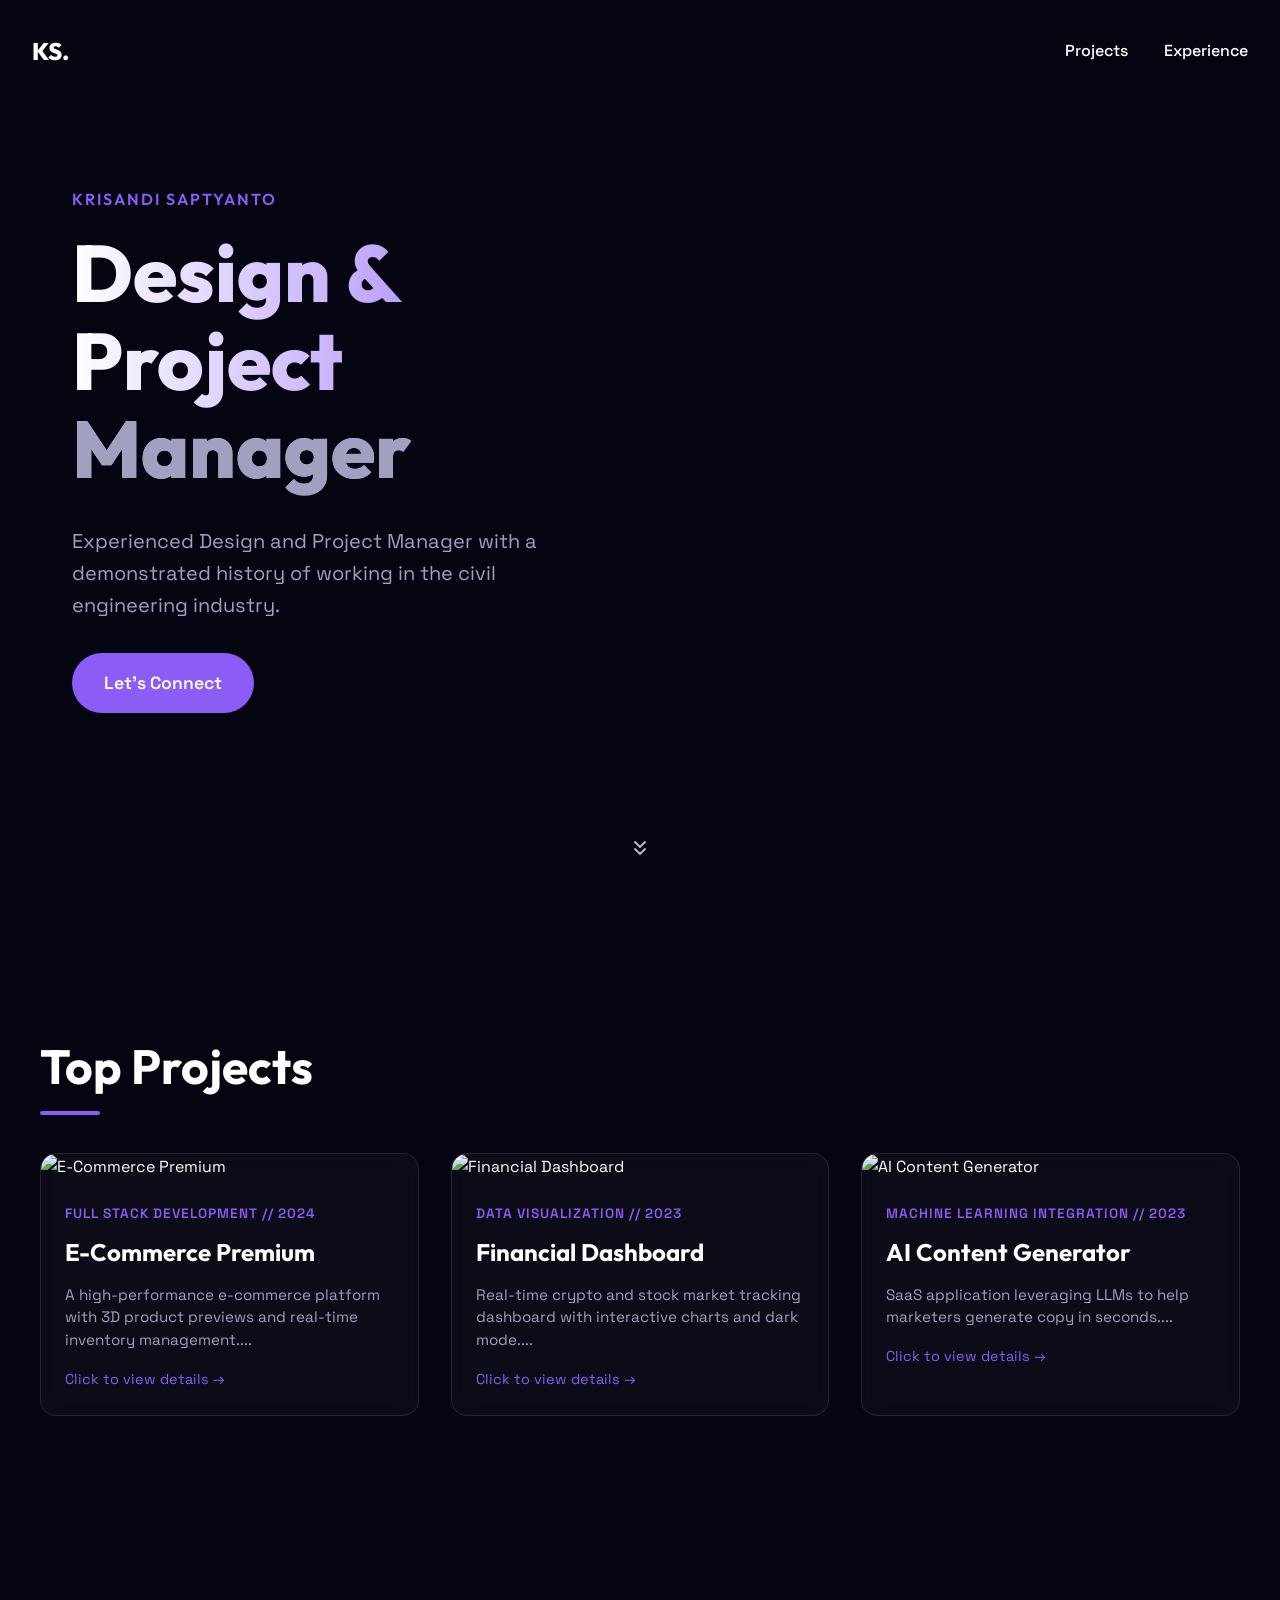
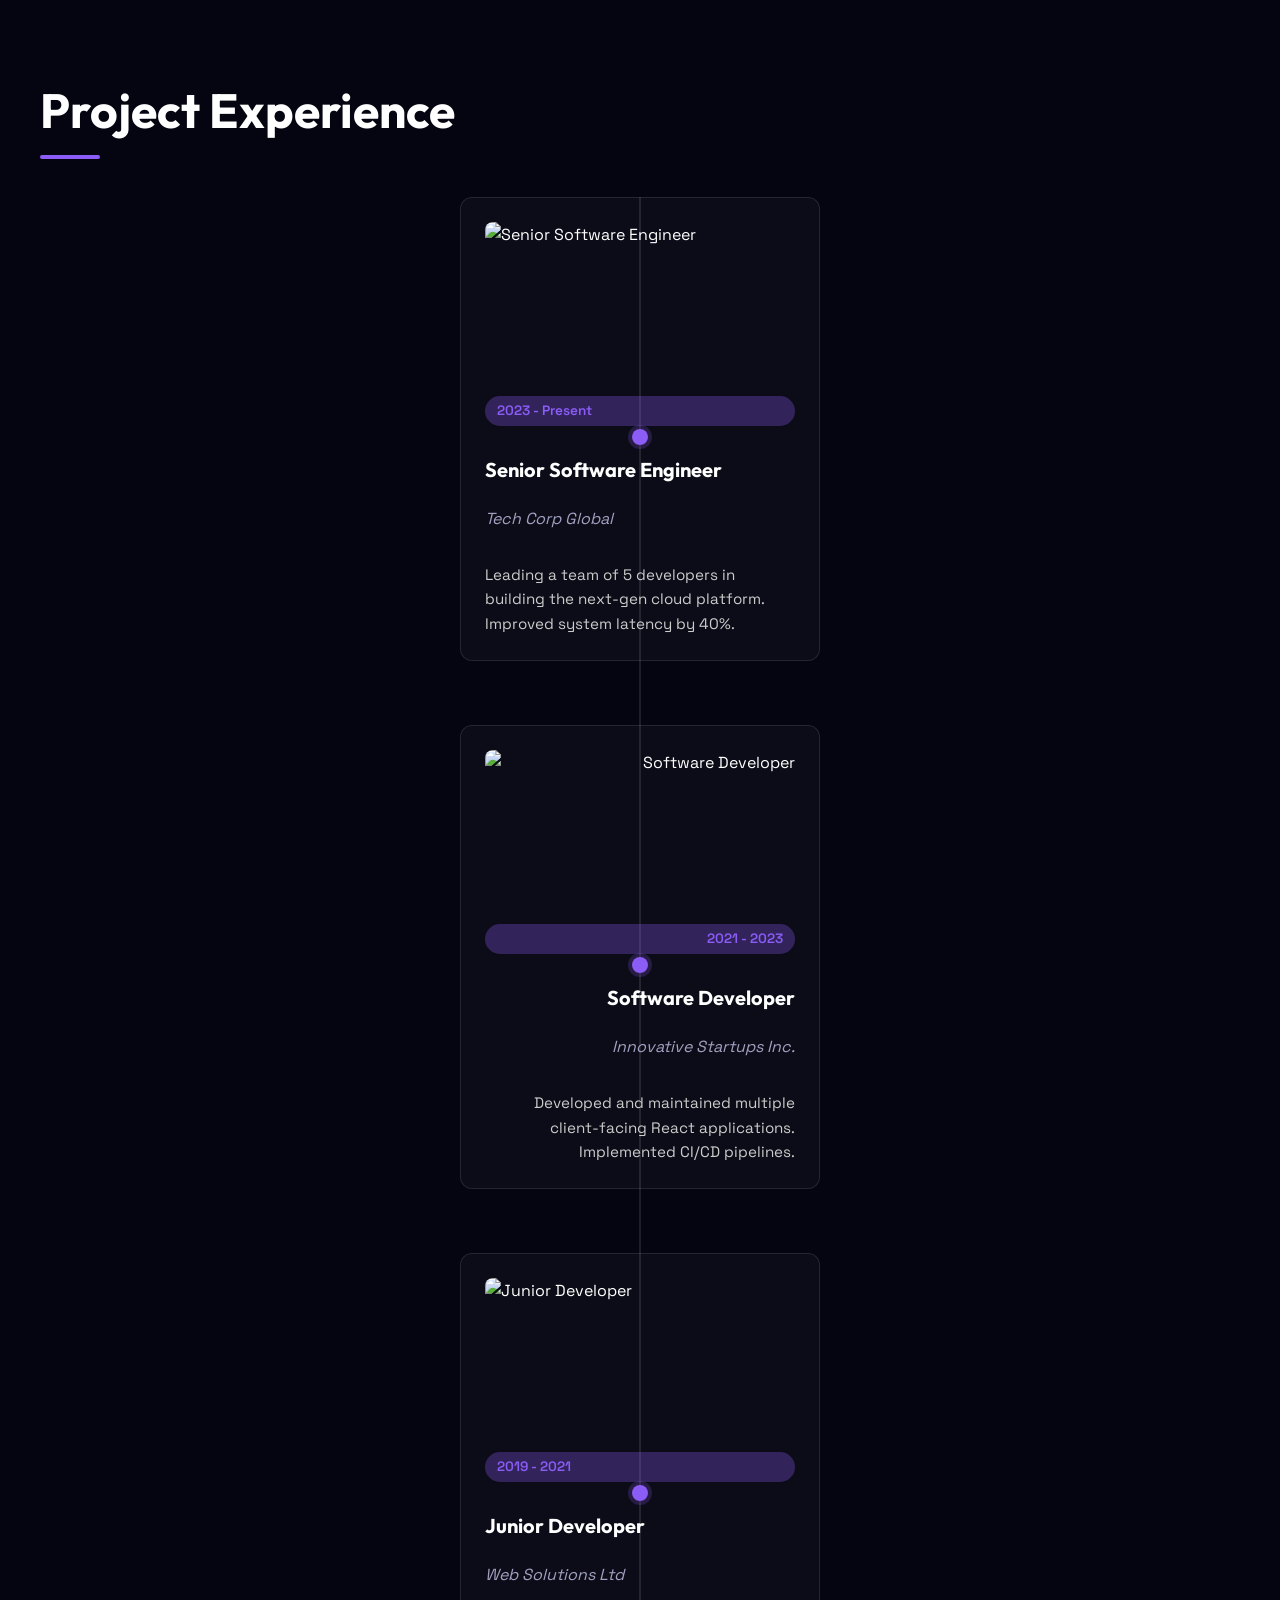
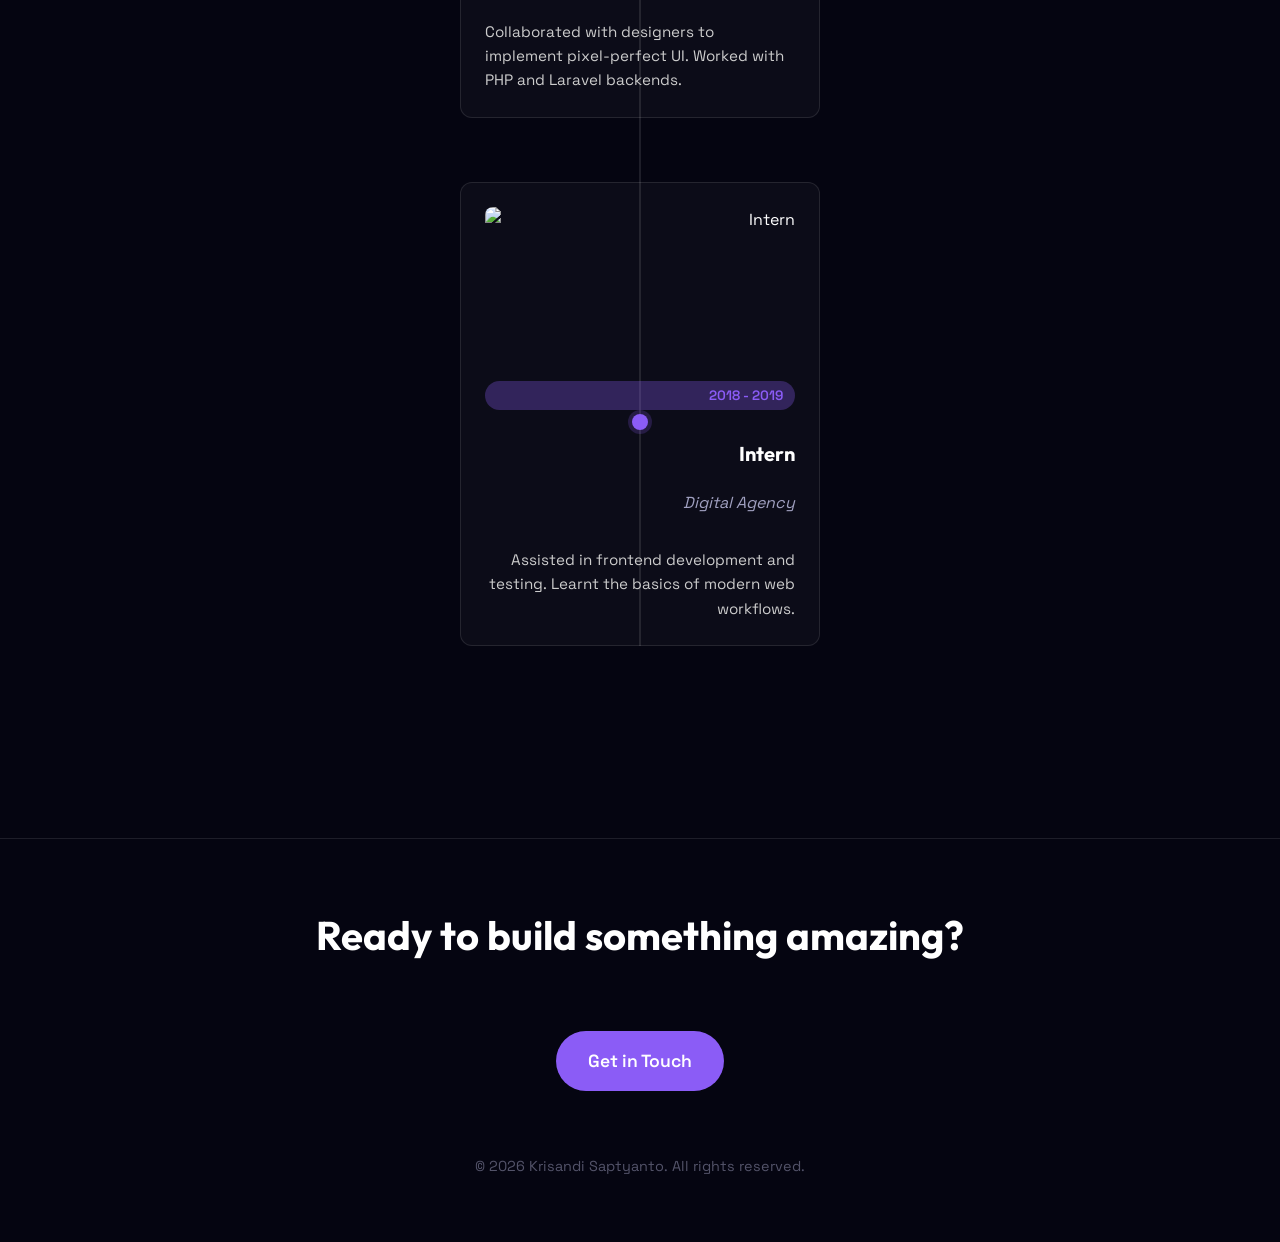
==== index.html @ 8c17f6d4 "🎨 Palette: Improve project modal accessibility and keyboard navigation - Make project cards keyboard" ====
<!DOCTYPE html>
<html lang="en">

<head>
    <meta charset="UTF-8">
    <meta name="viewport" content="width=device-width, initial-scale=1.0">
    <title>Krisandi Saptyanto | Portfolio</title>
    <link rel="stylesheet" href="styles.css">

    <!-- Three.js (UMD Version for simpler local usage) -->
    <script src="https://cdnjs.cloudflare.com/ajax/libs/three.js/r128/three.min.js"></script>
</head>

<body>

    <!-- NAVIGATION (Simple) -->
    <nav
        style="position: absolute; top: 0; left: 0; width: 100%; padding: 2rem; z-index: 100; display: flex; justify-content: space-between; align-items: center;">
        <div style="font-weight: 800; font-size: 1.5rem; font-family: var(--font-heading);">KS.</div>
        <div>
            <a href="#projects" style="margin-left: 2rem; font-weight: 500;">Projects</a>
            <a href="#experience" style="margin-left: 2rem; font-weight: 500;">Experience</a>
        </div>
    </nav>

    <!-- HERO SECTION -->
    <section id="hero" class="container">
        <div class="hero-content">
            <h2 style="color: var(--accent-primary); text-transform: uppercase; letter-spacing: 2px; font-size: 1rem; margin-bottom: 1rem; font-weight: 600;"
                id="hero-name"></h2>
            <h1 class="heading-xl">
                <span id="hero-title"></span><br>
                <span id="hero-subtitle"
                    style="color: var(--text-secondary); -webkit-text-fill-color: var(--text-secondary);"></span>
            </h1>
            <p id="hero-desc"
                style="font-size: 1.25rem; color: var(--text-secondary); max-width: 500px; margin-top: 1.5rem;"></p>
            <a href="#contact" class="contact-btn">Let's Connect</a>
        </div>
        <div class="hero-visual">
            <div id="canvas-container"></div>
        </div>

        <div class="scroll-indicator">
            <svg width="24" height="24" viewBox="0 0 24 24" fill="none" stroke="white" stroke-width="2"
                stroke-linecap="round" stroke-linejoin="round">
                <path d="M7 13l5 5 5-5M7 6l5 5 5-5" />
            </svg>
        </div>
    </section>

    <!-- TOP PROJECTS SECTION -->
    <section id="projects" class="section container">
        <h2 class="heading-lg">Top Projects</h2>
        <div class="projects-grid" id="projects-container">
            <!-- Projects injected by JS -->
        </div>
    </section>

    <!-- EXPERIENCE SECTION -->
    <section id="experience" class="section container">
        <h2 class="heading-lg">Project Experience</h2>
        <div class="timeline-container" id="timeline-container">
            <!-- Timeline injected by JS -->
        </div>
    </section>

    <!-- CONTACT / FOOTER -->
    <footer id="contact">
        <h2 style="font-size: 2.5rem; color: white; margin-bottom: 2rem;">Ready to build something amazing?</h2>
        <a href="mailto:email@example.com" class="contact-btn" id="contact-email">Get in Touch</a>
        <div style="margin-top: 4rem; opacity: 0.5; font-size: 0.9rem;">
            &copy; <span id="year"></span> Krisandi Saptyanto. All rights reserved.
        </div>
    </footer>

    <!-- MAIN SCRIPTS -->
    <!-- Loaded sequentially -->
    <script src="./src/content.js"></script>
    <script src="./src/three-scene.js"></script>
    <script src="./src/main.js"></script>

    <!-- MODAL DOM -->
    <div id="project-modal" class="modal-overlay">
        <div class="modal-content">
            <button class="close-modal" id="close-modal" aria-label="Close modal">&times;</button>
            <img src="" alt="" id="modal-image" class="modal-img">
            <div class="project-category" id="modal-category"></div>
            <h2 class="heading-lg" id="modal-title" style="font-size: 2.5rem; margin-bottom: 1rem;"></h2>
            <p id="modal-desc" style="color: #ccc; line-height: 1.8; font-size: 1.1rem;"></p>
            <a href="#" id="modal-link" class="contact-btn" target="_blank" style="margin-top: 2rem;">View Project</a>
        </div>
    </div>
</body>

</html>
---- styles.css ----
/* 
  PREMIUM DARK THEME - CORE STYLES 
  Inspired by diogotc.com
*/

@import url('https://fonts.googleapis.com/css2?family=Outfit:wght@300;400;600;800&family=Space+Grotesk:wght@300;400;500;700&display=swap');

:root {
    --bg-color: #050511;
    --bg-secondary: #0a0a1f;
    --text-primary: #ffffff;
    --text-secondary: #a0a0c0;
    --accent-primary: #8b5cf6;
    /* Modern Purple */
    --accent-secondary: #6d28d9;
    --accent-glow: rgba(139, 92, 246, 0.3);
    --border-color: rgba(255, 255, 255, 0.1);
    --card-bg: rgba(255, 255, 255, 0.03);
    --font-heading: 'Outfit', sans-serif;
    --font-body: 'Space Grotesk', sans-serif;
}

* {
    margin: 0;
    padding: 0;
    box-sizing: border-box;
}

body {
    background-color: var(--bg-color);
    color: var(--text-primary);
    font-family: var(--font-body);
    overflow-x: hidden;
    line-height: 1.6;
}

a {
    text-decoration: none;
    color: inherit;
    transition: color 0.3s ease;
}

a:hover {
    color: var(--accent-primary);
}

/* LAYOUT UTILITIES */
.container {
    max-width: 1200px;
    margin: 0 auto;
    padding: 0 2rem;
}

.section {
    padding: 8rem 0;
    position: relative;
}

/* TYPOGRAPHY */
h1,
h2,
h3,
h4 {
    font-family: var(--font-heading);
}

.heading-xl {
    font-size: 5rem;
    font-weight: 800;
    line-height: 1.1;
    background: linear-gradient(to right, #fff, var(--accent-primary));
    -webkit-background-clip: text;
    -webkit-text-fill-color: transparent;
    margin-bottom: 2rem;
}

.heading-lg {
    font-size: 3rem;
    font-weight: 700;
    margin-bottom: 3rem;
    position: relative;
    display: inline-block;
}

.heading-lg::after {
    content: '';
    position: absolute;
    bottom: -10px;
    left: 0;
    width: 60px;
    height: 4px;
    background: var(--accent-primary);
    border-radius: 2px;
}

/* HERO SECTION */
#hero {
    height: 100vh;
    display: flex;
    align-items: center;
    justify-content: space-between;
    position: relative;
    overflow: hidden;
}

.hero-content {
    flex: 1;
    z-index: 10;
}

.hero-visual {
    flex: 1;
    height: 100%;
    position: relative;
    display: flex;
    align-items: center;
    justify-content: center;
}

#canvas-container {
    width: 100%;
    height: 100%;
    position: absolute;
    top: 0;
    right: 0;
}

.scroll-indicator {
    position: absolute;
    bottom: 2rem;
    left: 50%;
    transform: translateX(-50%);
    animation: bounce 2s infinite;
    opacity: 0.7;
}

@keyframes bounce {

    0%,
    20%,
    50%,
    80%,
    100% {
        transform: translateY(0) translateX(-50%);
    }

    40% {
        transform: translateY(-10px) translateX(-50%);
    }

    60% {
        transform: translateY(-5px) translateX(-50%);
    }
}

/* TOP PROJECTS (CARDS) */
.projects-grid {
    display: grid;
    grid-template-columns: repeat(auto-fit, minmax(300px, 1fr));
    gap: 2rem;
}

.project-card {
    background: var(--card-bg);
    border: 1px solid var(--border-color);
    border-radius: 16px;
    overflow: hidden;
    backdrop-filter: blur(10px);
    transition: transform 0.4s ease, box-shadow 0.4s ease;
    cursor: pointer;
    position: relative;
    group: hover;
}

.project-card:hover,
.project-card:focus-visible {
    transform: translateY(-10px);
    box-shadow: 0 20px 40px -10px var(--accent-glow);
    border-color: var(--accent-primary);
    outline: none;
}

.project-image {
    width: 100%;
    height: 200px;
    object-fit: cover;
    transition: transform 0.6s ease;
}

.project-card:hover .project-image {
    transform: scale(1.05);
}

.project-info {
    padding: 1.5rem;
}

.project-category {
    font-size: 0.85rem;
    color: var(--accent-primary);
    text-transform: uppercase;
    letter-spacing: 1px;
    font-weight: 600;
    margin-bottom: 0.5rem;
}

.project-title {
    font-size: 1.5rem;
    color: #fff;
    margin-bottom: 0.75rem;
}

.project-desc {
    color: var(--text-secondary);
    font-size: 0.95rem;
    line-height: 1.5;
}

/* EXPERIENCE TIMELINE */
.timeline-container {
    position: relative;
    max-width: 800px;
    margin: 0 auto;
}

/* The vertical line */
.timeline-container::before {
    content: '';
    position: absolute;
    top: 0;
    bottom: 0;
    left: 20px;
    /* Adjust for mobile */
    width: 2px;
    background: var(--border-color);
}

@media (min-width: 768px) {
    .timeline-container::before {
        left: 50%;
        transform: translateX(-50%);
    }
}

.timeline-item {
    position: relative;
    margin-bottom: 4rem;
    width: 100%;
}

.timeline-content {
    position: relative;
    width: 100%;
    padding-left: 50px;
    /* On mobile, standard list style */
}

@media (min-width: 768px) {
    .timeline-item {
        display: flex;
        justify-content: center;
        align-items: flex-start;
    }

    .timeline-content {
        width: 45%;
        padding: 0;
    }

    /* Alternating sides */
    .timeline-item:nth-child(odd) {
        flex-direction: row-reverse;
    }

    .timeline-item:nth-child(odd) .timeline-content {
        text-align: left;
    }

    .timeline-item:nth-child(even) .timeline-content {
        text-align: right;
    }
}

/* Timeline Dot */
.timeline-dot {
    position: absolute;
    left: 20px;
    top: 50%;
    /* Center relative to the image/content if needed, or keep top */
    width: 16px;
    height: 16px;
    background: var(--accent-primary);
    border-radius: 50%;
    transform: translateX(-50%);
    box-shadow: 0 0 0 4px rgba(139, 92, 246, 0.2);
    z-index: 5;
}

@media (min-width: 768px) {
    .timeline-dot {
        left: 50%;
    }
}

.experience-card {
    background: var(--card-bg);
    border: 1px solid var(--border-color);
    padding: 1.5rem;
    border-radius: 12px;
    transition: all 0.3s ease;
    display: flex;
    flex-direction: column;
    gap: 1rem;
}

.experience-image {
    width: 100%;
    height: 150px;
    object-fit: cover;
    border-radius: 8px;
    margin-bottom: 0.5rem;
}

.experience-card:hover {
    border-color: var(--accent-primary);
    background: rgba(255, 255, 255, 0.05);
}

.experience-year {
    display: inline-block;
    background: var(--accent-glow);
    color: var(--accent-primary);
    padding: 0.25rem 0.75rem;
    border-radius: 20px;
    font-size: 0.85rem;
    font-weight: 600;
    margin-bottom: 0.75rem;
}

.experience-role {
    font-size: 1.25rem;
    color: #fff;
    margin-bottom: 0.25rem;
}

.experience-company {
    color: var(--text-secondary);
    font-style: italic;
    margin-bottom: 1rem;
}

/* CONTACT */
.contact-btn {
    display: inline-block;
    background: var(--accent-primary);
    color: #fff;
    padding: 1rem 2rem;
    border-radius: 50px;
    font-weight: 600;
    font-size: 1.1rem;
    margin-top: 2rem;
    transition: transform 0.2s, box-shadow 0.2s;
}

.contact-btn:hover {
    transform: translateY(-2px);
    box-shadow: 0 10px 20px -5px var(--accent-glow);
}

/* PROJECT MODAL */
.modal-overlay {
    position: fixed;
    top: 0;
    left: 0;
    width: 100%;
    height: 100%;
    background: rgba(0, 0, 0, 0.85);
    backdrop-filter: blur(5px);
    z-index: 1000;
    display: flex;
    justify-content: center;
    align-items: center;
    opacity: 0;
    pointer-events: none;
    transition: opacity 0.3s ease;
}

.modal-overlay.active {
    opacity: 1;
    pointer-events: auto;
}

.modal-content {
    background: #0a0a1f;
    border: 1px solid var(--accent-primary);
    width: 90%;
    max-width: 800px;
    max-height: 90vh;
    overflow-y: auto;
    border-radius: 20px;
    padding: 2rem;
    position: relative;
    transform: translateY(20px);
    transition: transform 0.3s ease;
    box-shadow: 0 0 50px rgba(139, 92, 246, 0.3);
}

.modal-overlay.active .modal-content {
    transform: translateY(0);
}

.close-modal {
    position: absolute;
    top: 1.5rem;
    right: 1.5rem;
    background: transparent;
    border: none;
    color: #fff;
    font-size: 2rem;
    cursor: pointer;
    line-height: 1;
}

.modal-img {
    width: 100%;
    height: 300px;
    object-fit: cover;
    border-radius: 12px;
    margin-bottom: 2rem;
}

/* FOOTER */
footer {
    padding: 4rem 0;
    text-align: center;
    border-top: 1px solid var(--border-color);
    color: var(--text-secondary);
}
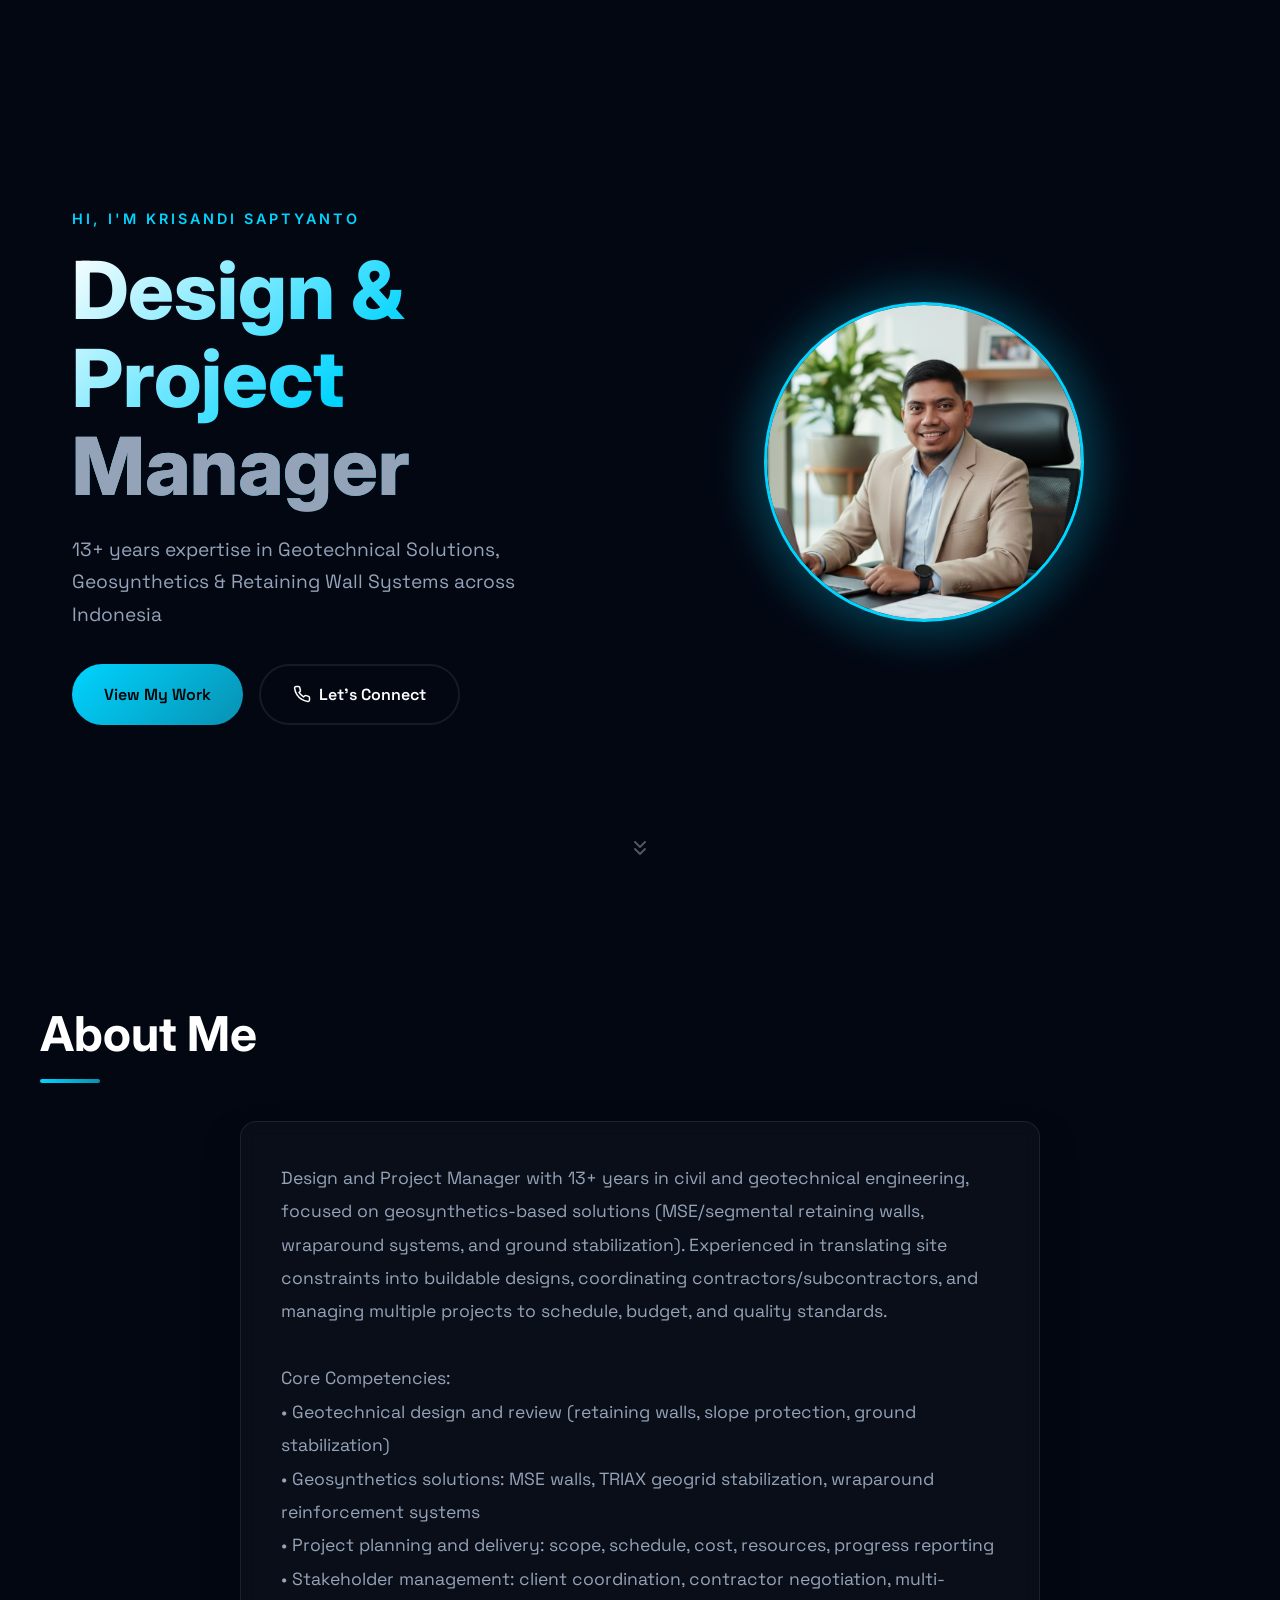
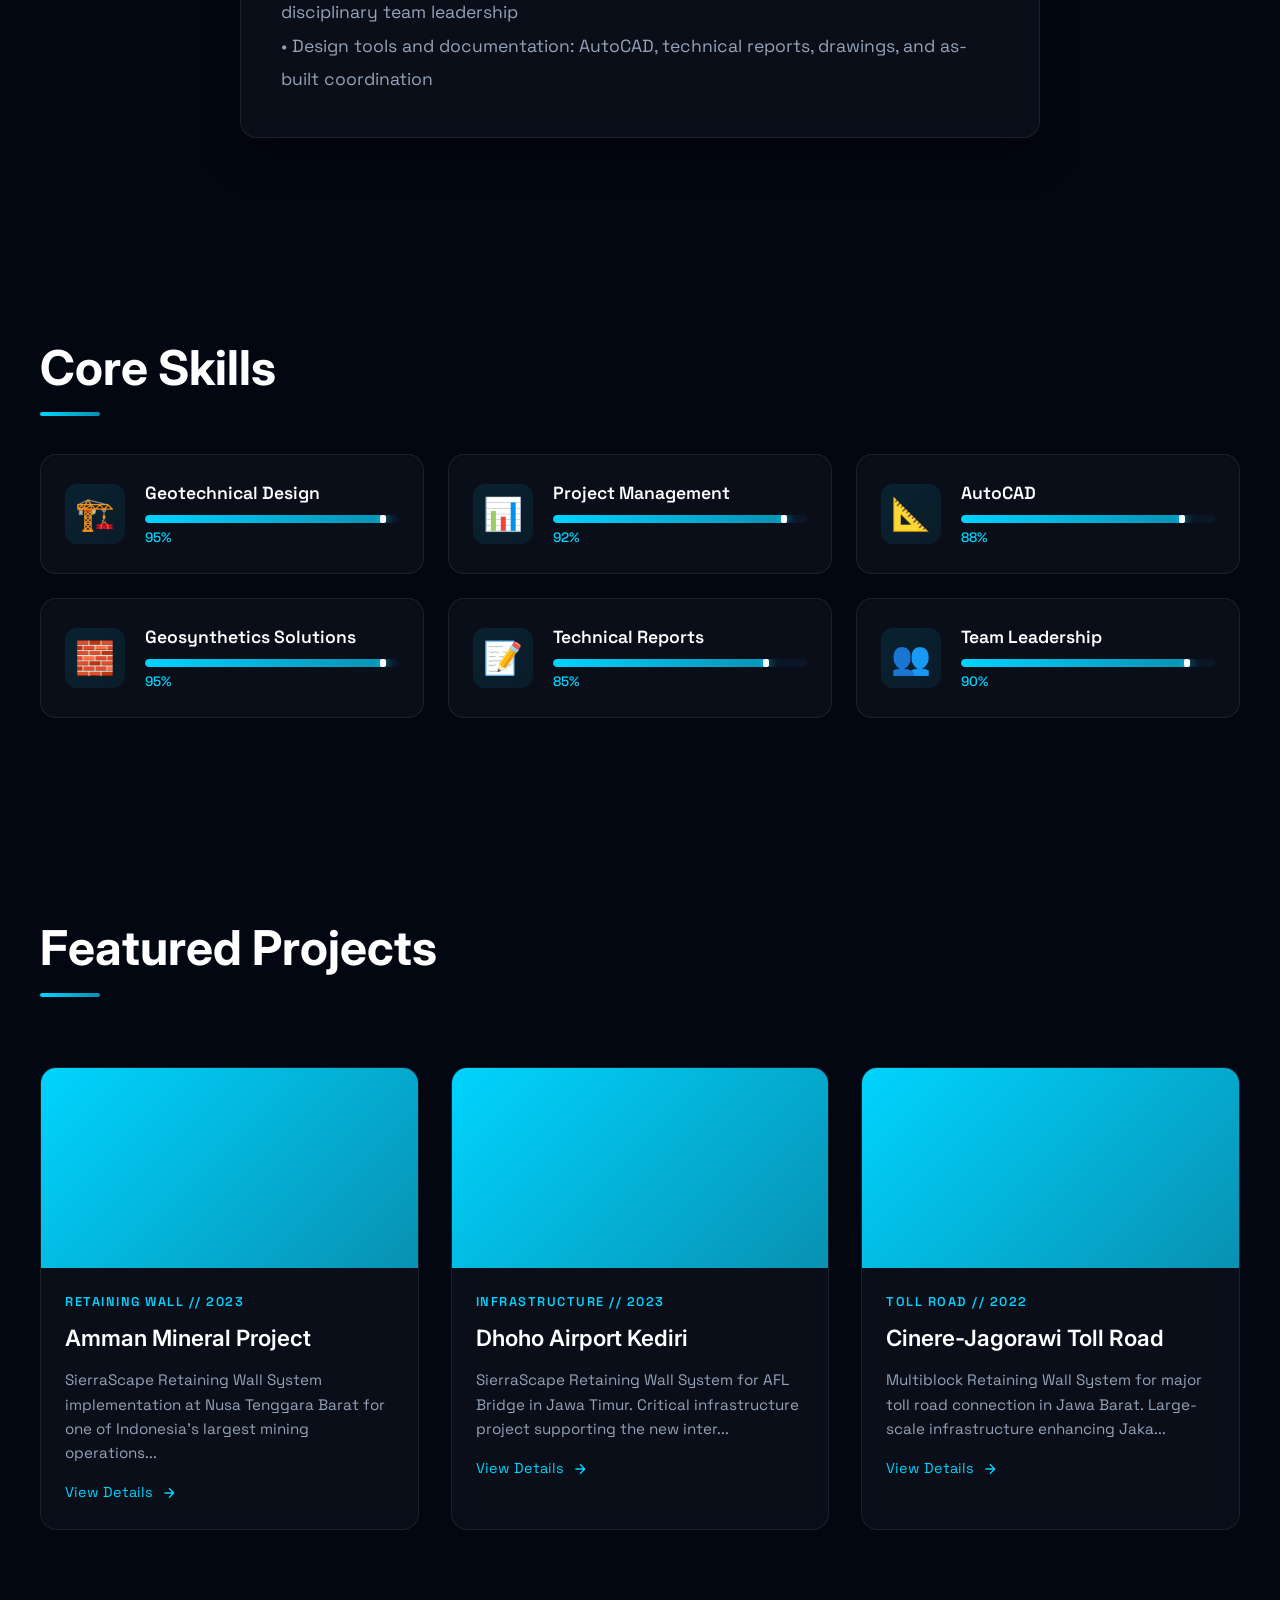
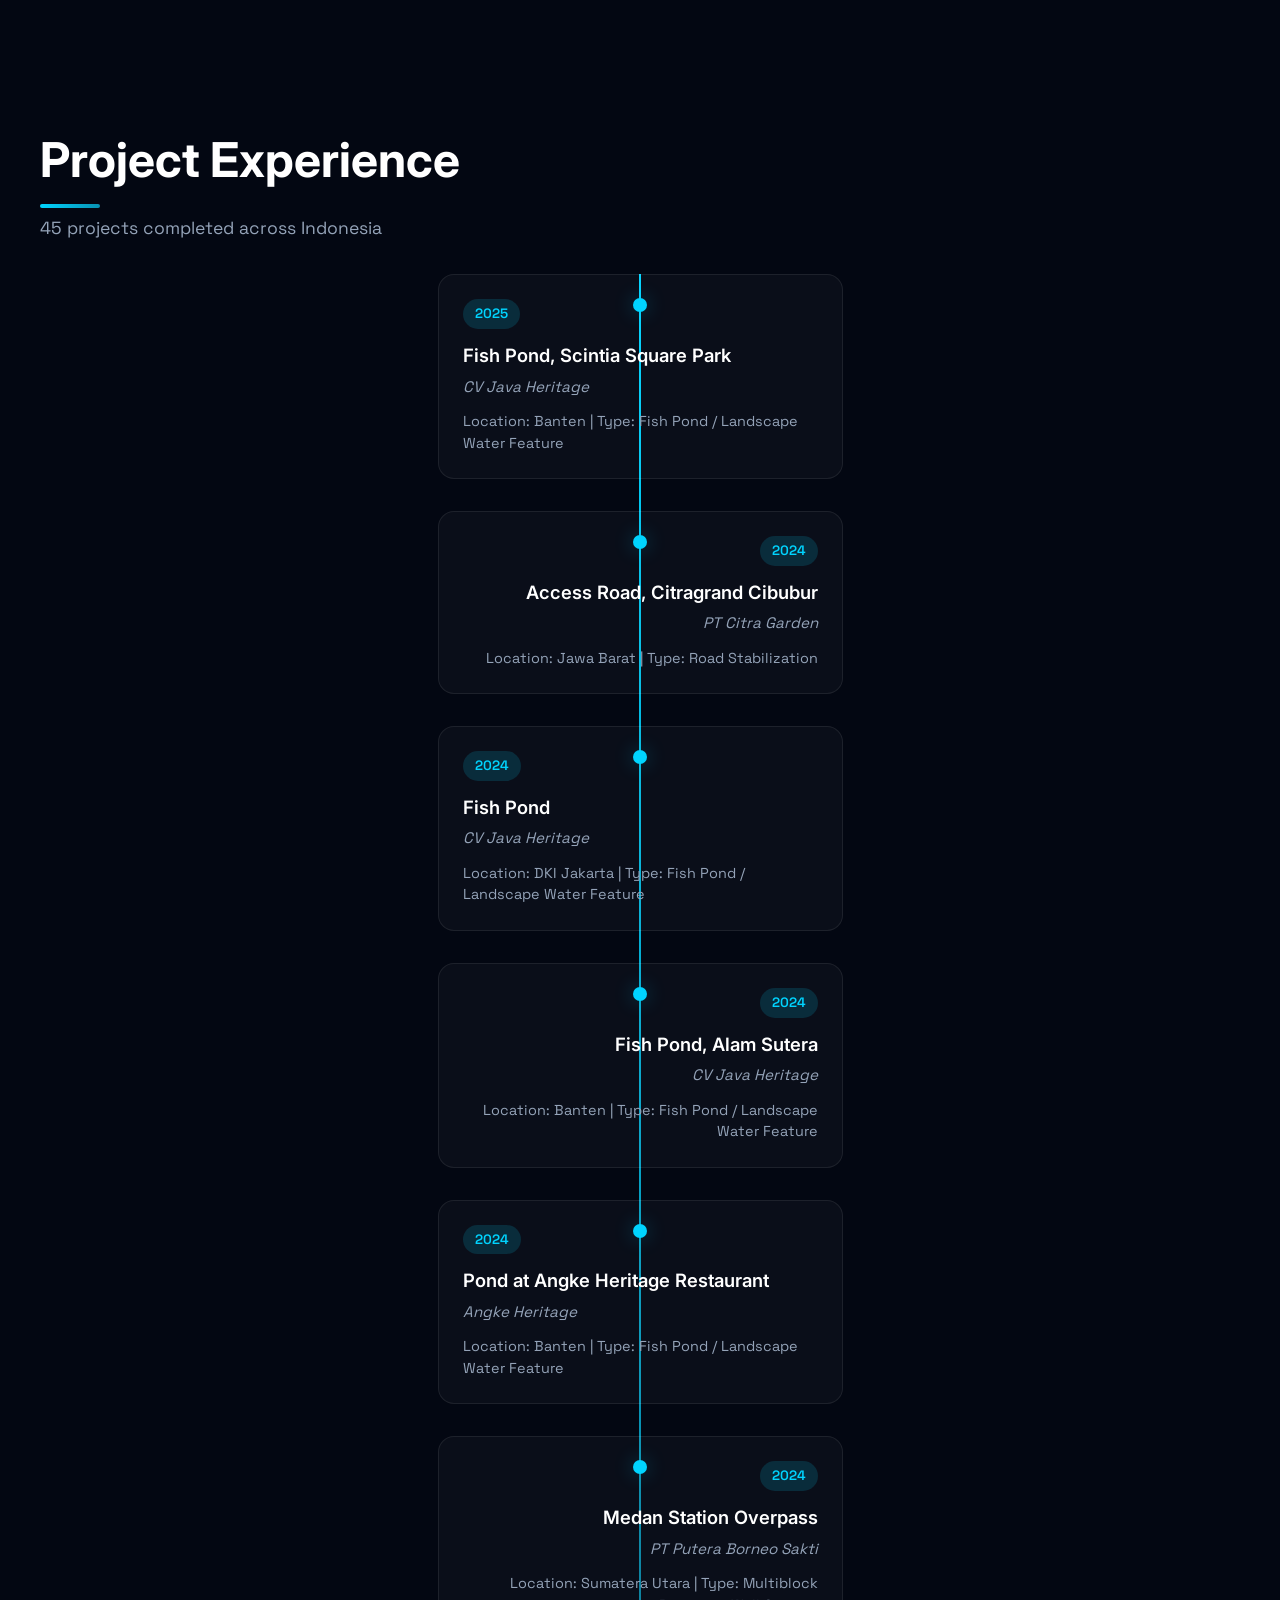
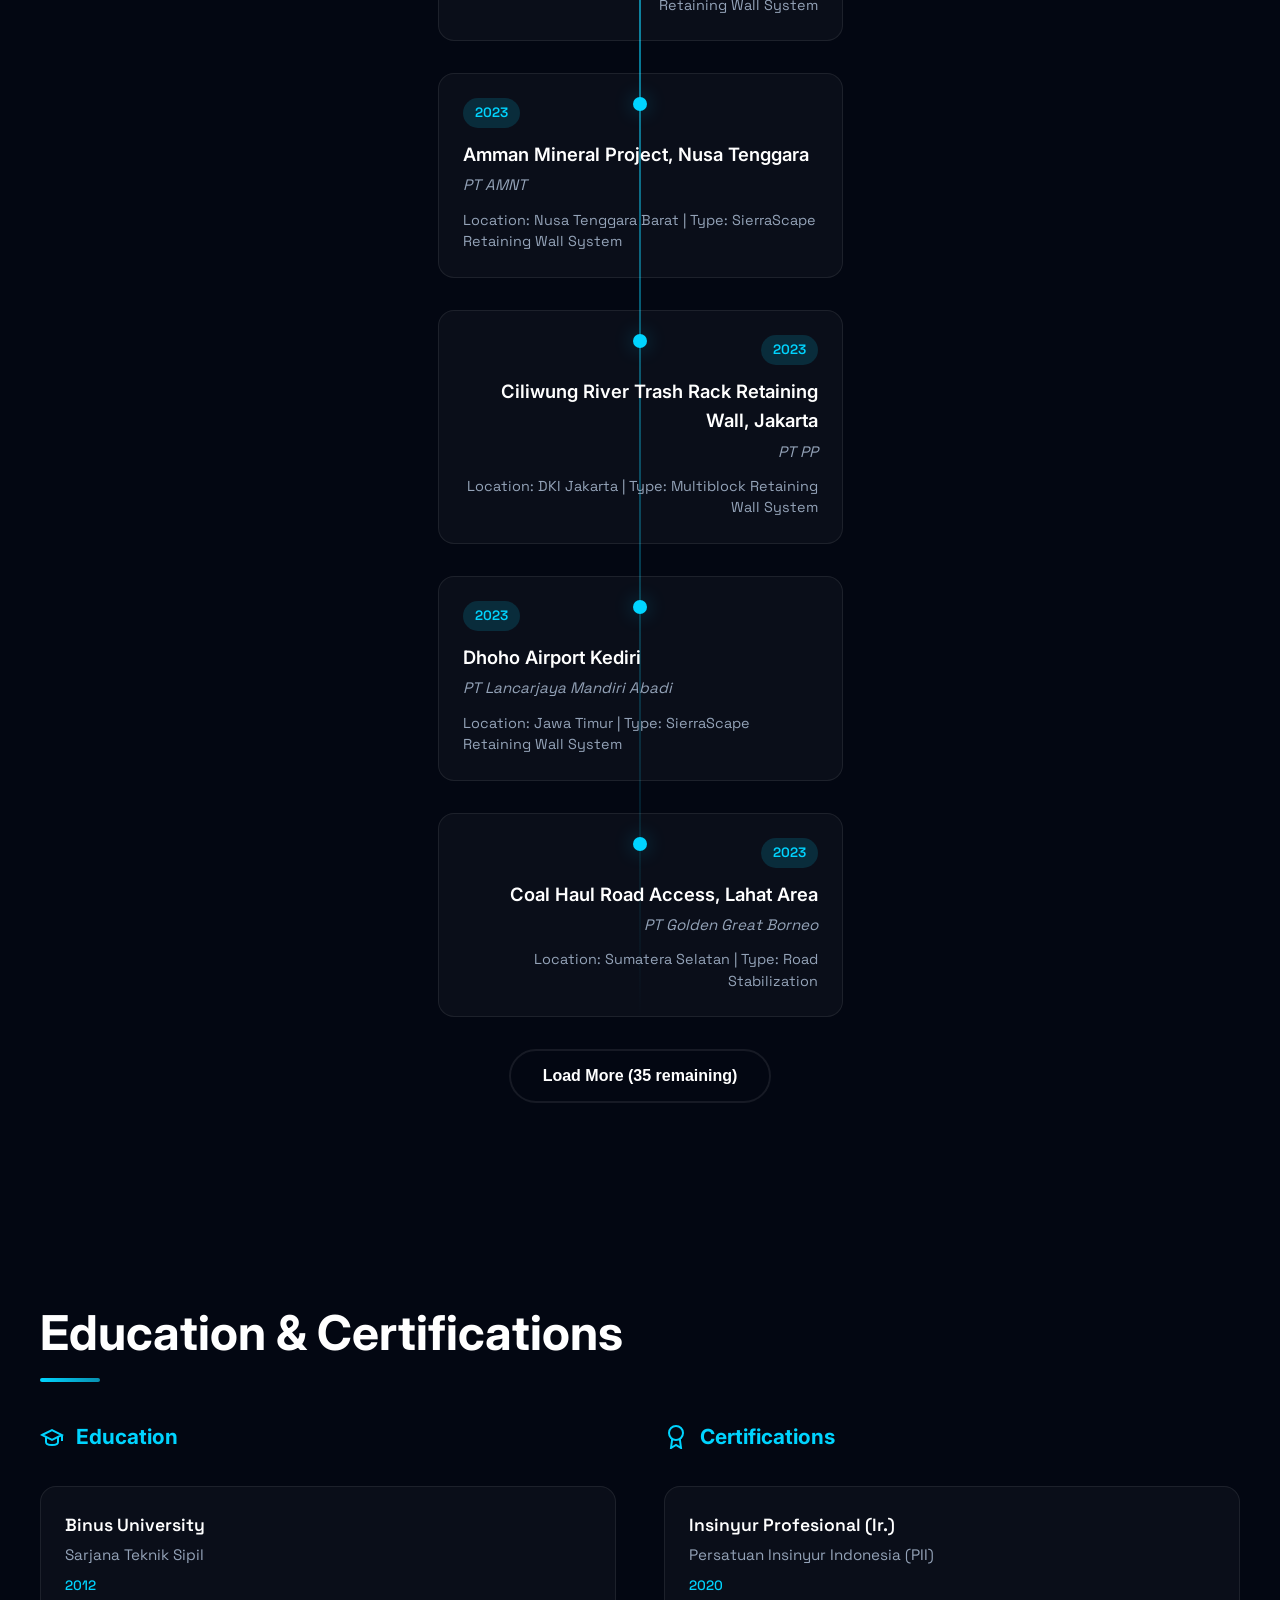
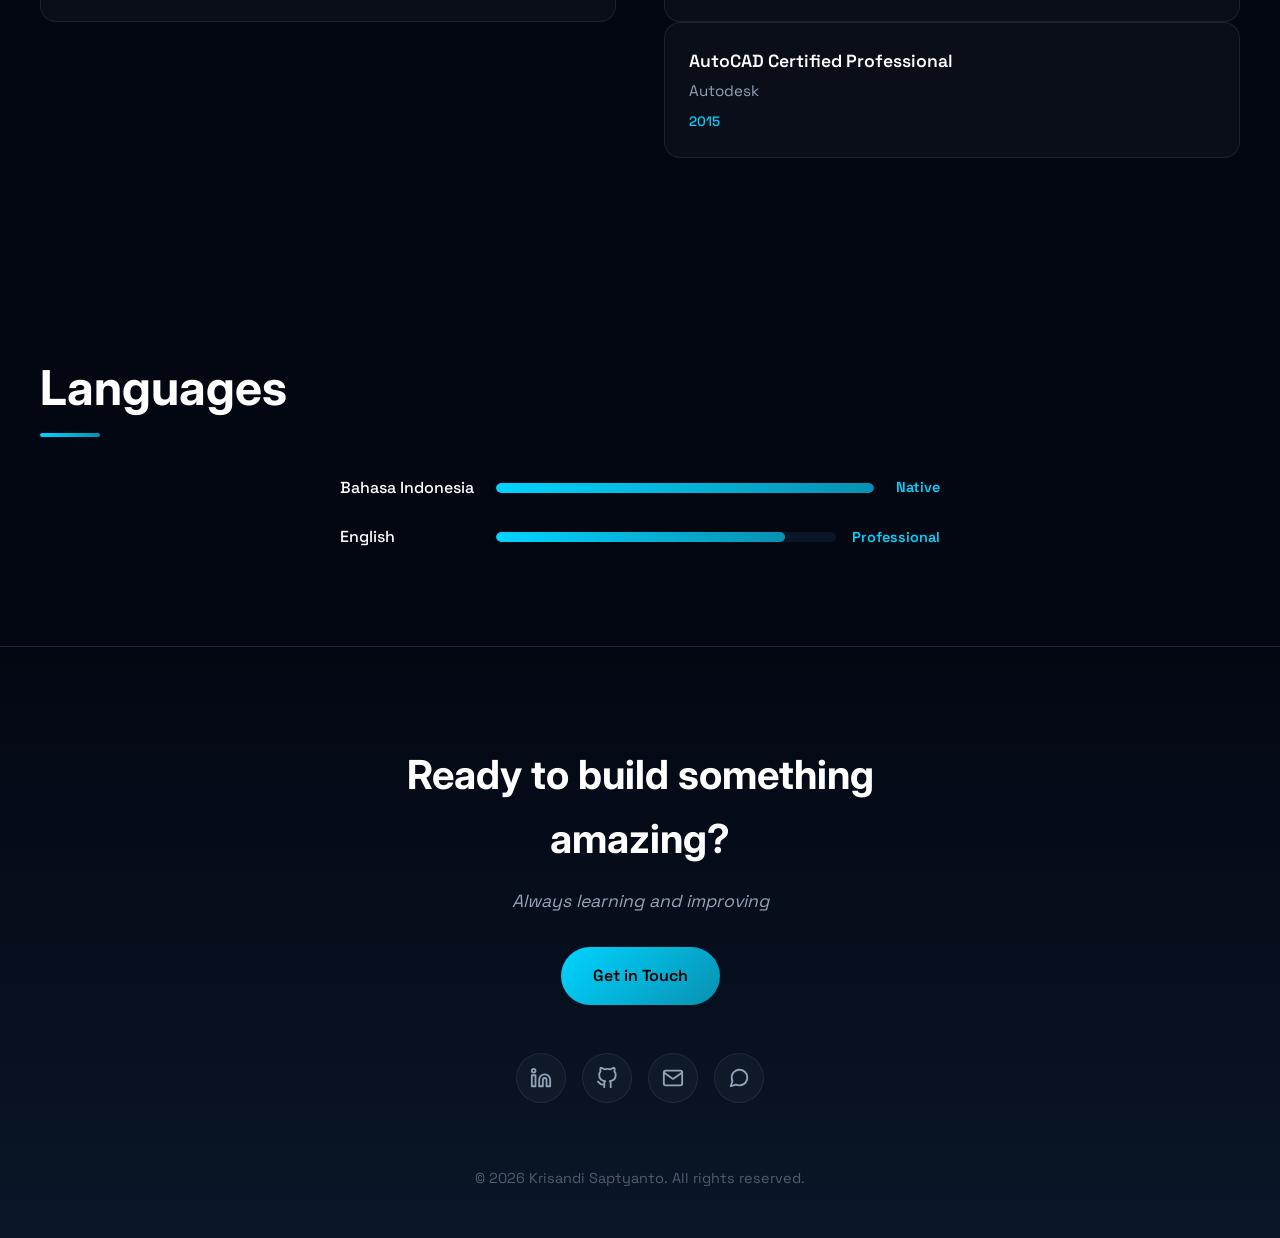
==== commit 077eb9a5: "Update portfolio: Modern Blue theme, content updates, and structure" ====
--- a/index.html
+++ b/index.html
@@ -1,96 +1,218 @@
-<!DOCTYPE html>
-<html lang="en">
-
-<head>
-    <meta charset="UTF-8">
-    <meta name="viewport" content="width=device-width, initial-scale=1.0">
-    <title>Krisandi Saptyanto | Portfolio</title>
-    <link rel="stylesheet" href="styles.css">
-
-    <!-- Three.js (UMD Version for simpler local usage) -->
-    <script src="https://cdnjs.cloudflare.com/ajax/libs/three.js/r128/three.min.js"></script>
-</head>
-
-<body>
-
-    <!-- NAVIGATION (Simple) -->
-    <nav
-        style="position: absolute; top: 0; left: 0; width: 100%; padding: 2rem; z-index: 100; display: flex; justify-content: space-between; align-items: center;">
-        <div style="font-weight: 800; font-size: 1.5rem; font-family: var(--font-heading);">KS.</div>
-        <div>
-            <a href="#projects" style="margin-left: 2rem; font-weight: 500;">Projects</a>
-            <a href="#experience" style="margin-left: 2rem; font-weight: 500;">Experience</a>
-        </div>
-    </nav>
-
-    <!-- HERO SECTION -->
-    <section id="hero" class="container">
-        <div class="hero-content">
-            <h2 style="color: var(--accent-primary); text-transform: uppercase; letter-spacing: 2px; font-size: 1rem; margin-bottom: 1rem; font-weight: 600;"
-                id="hero-name"></h2>
-            <h1 class="heading-xl">
-                <span id="hero-title"></span><br>
-                <span id="hero-subtitle"
-                    style="color: var(--text-secondary); -webkit-text-fill-color: var(--text-secondary);"></span>
-            </h1>
-            <p id="hero-desc"
-                style="font-size: 1.25rem; color: var(--text-secondary); max-width: 500px; margin-top: 1.5rem;"></p>
-            <a href="#contact" class="contact-btn">Let's Connect</a>
-        </div>
-        <div class="hero-visual">
-            <div id="canvas-container"></div>
-        </div>
-
-        <div class="scroll-indicator">
-            <svg width="24" height="24" viewBox="0 0 24 24" fill="none" stroke="white" stroke-width="2"
-                stroke-linecap="round" stroke-linejoin="round">
-                <path d="M7 13l5 5 5-5M7 6l5 5 5-5" />
-            </svg>
-        </div>
-    </section>
-
-    <!-- TOP PROJECTS SECTION -->
-    <section id="projects" class="section container">
-        <h2 class="heading-lg">Top Projects</h2>
-        <div class="projects-grid" id="projects-container">
-            <!-- Projects injected by JS -->
-        </div>
-    </section>
-
-    <!-- EXPERIENCE SECTION -->
-    <section id="experience" class="section container">
-        <h2 class="heading-lg">Project Experience</h2>
-        <div class="timeline-container" id="timeline-container">
-            <!-- Timeline injected by JS -->
-        </div>
-    </section>
-
-    <!-- CONTACT / FOOTER -->
-    <footer id="contact">
-        <h2 style="font-size: 2.5rem; color: white; margin-bottom: 2rem;">Ready to build something amazing?</h2>
-        <a href="mailto:email@example.com" class="contact-btn" id="contact-email">Get in Touch</a>
-        <div style="margin-top: 4rem; opacity: 0.5; font-size: 0.9rem;">
-            &copy; <span id="year"></span> Krisandi Saptyanto. All rights reserved.
-        </div>
-    </footer>
-
-    <!-- MAIN SCRIPTS -->
-    <!-- Loaded sequentially -->
-    <script src="./src/content.js"></script>
-    <script src="./src/three-scene.js"></script>
-    <script src="./src/main.js"></script>
-
-    <!-- MODAL DOM -->
-    <div id="project-modal" class="modal-overlay">
-        <div class="modal-content">
-            <button class="close-modal" id="close-modal" aria-label="Close modal">&times;</button>
-            <img src="" alt="" id="modal-image" class="modal-img">
-            <div class="project-category" id="modal-category"></div>
-            <h2 class="heading-lg" id="modal-title" style="font-size: 2.5rem; margin-bottom: 1rem;"></h2>
-            <p id="modal-desc" style="color: #ccc; line-height: 1.8; font-size: 1.1rem;"></p>
-            <a href="#" id="modal-link" class="contact-btn" target="_blank" style="margin-top: 2rem;">View Project</a>
-        </div>
-    </div>
-</body>
-
-</html>+<!DOCTYPE html>
+<html lang="en">
+
+<head>
+    <meta charset="UTF-8">
+    <meta name="viewport" content="width=device-width, initial-scale=1.0">
+    <title>Krisandi Saptyanto | Design & Project Manager Portfolio</title>
+    <meta name="description" content="Portfolio of Ir. Krisandi Saptyanto - Design & Project Manager with 13+ years in civil and geotechnical engineering, focused on geosynthetics-based solutions.">
+    <meta name="keywords" content="Krisandi Saptyanto, Design Manager, Project Manager, Geotechnical Engineering, Geosynthetics, Retaining Walls, Civil Engineering">
+    <link rel="stylesheet" href="styles.css">
+    
+    <!-- Google Fonts -->
+    <link rel="preconnect" href="https://fonts.googleapis.com">
+    <link rel="preconnect" href="https://fonts.gstatic.com" crossorigin>
+    <link href="https://fonts.googleapis.com/css2?family=Inter:wght@300;400;500;600;700;800&family=Space+Grotesk:wght@300;400;500;600;700&display=swap" rel="stylesheet">
+    
+    <!-- Three.js -->
+    <script src="https://cdnjs.cloudflare.com/ajax/libs/three.js/r128/three.min.js"></script>
+</head>
+
+<body>
+    <!-- FLOATING SIDE NAVIGATION -->
+    <nav class="side-nav" id="side-nav">
+        <a href="#hero" class="nav-item active" data-tooltip="Home">
+            <svg width="20" height="20" viewBox="0 0 24 24" fill="none" stroke="currentColor" stroke-width="2">
+                <path d="M3 9l9-7 9 7v11a2 2 0 0 1-2 2H5a2 2 0 0 1-2-2z"></path>
+                <polyline points="9 22 9 12 15 12 15 22"></polyline>
+            </svg>
+        </a>
+        <a href="#about" class="nav-item" data-tooltip="About">
+            <svg width="20" height="20" viewBox="0 0 24 24" fill="none" stroke="currentColor" stroke-width="2">
+                <path d="M20 21v-2a4 4 0 0 0-4-4H8a4 4 0 0 0-4 4v2"></path>
+                <circle cx="12" cy="7" r="4"></circle>
+            </svg>
+        </a>
+        <a href="#skills" class="nav-item" data-tooltip="Skills">
+            <svg width="20" height="20" viewBox="0 0 24 24" fill="none" stroke="currentColor" stroke-width="2">
+                <polygon points="12 2 2 7 12 12 22 7 12 2"></polygon>
+                <polyline points="2 17 12 22 22 17"></polyline>
+                <polyline points="2 12 12 17 22 12"></polyline>
+            </svg>
+        </a>
+        <a href="#projects" class="nav-item" data-tooltip="Portfolio">
+            <svg width="20" height="20" viewBox="0 0 24 24" fill="none" stroke="currentColor" stroke-width="2">
+                <rect x="2" y="3" width="20" height="14" rx="2" ry="2"></rect>
+                <line x1="8" y1="21" x2="16" y2="21"></line>
+                <line x1="12" y1="17" x2="12" y2="21"></line>
+            </svg>
+        </a>
+        <a href="#experience" class="nav-item" data-tooltip="Experience">
+            <svg width="20" height="20" viewBox="0 0 24 24" fill="none" stroke="currentColor" stroke-width="2">
+                <rect x="3" y="4" width="18" height="18" rx="2" ry="2"></rect>
+                <line x1="16" y1="2" x2="16" y2="6"></line>
+                <line x1="8" y1="2" x2="8" y2="6"></line>
+                <line x1="3" y1="10" x2="21" y2="10"></line>
+            </svg>
+        </a>
+        <a href="#education" class="nav-item" data-tooltip="Education">
+            <svg width="20" height="20" viewBox="0 0 24 24" fill="none" stroke="currentColor" stroke-width="2">
+                <path d="M22 10v6M2 10l10-5 10 5-10 5z"></path>
+                <path d="M6 12v5c0 2 2 3 6 3s6-1 6-3v-5"></path>
+            </svg>
+        </a>
+        <a href="#contact" class="nav-item" data-tooltip="Contact">
+            <svg width="20" height="20" viewBox="0 0 24 24" fill="none" stroke="currentColor" stroke-width="2">
+                <path d="M4 4h16c1.1 0 2 .9 2 2v12c0 1.1-.9 2-2 2H4c-1.1 0-2-.9-2-2V6c0-1.1.9-2 2-2z"></path>
+                <polyline points="22,6 12,13 2,6"></polyline>
+            </svg>
+        </a>
+    </nav>
+
+    <!-- HERO SECTION -->
+    <section id="hero" class="container">
+        <div class="hero-content">
+            <h2 class="hero-greeting" id="hero-name"></h2>
+            <h1 class="heading-xl">
+                <span id="hero-title"></span><br>
+                <span id="hero-subtitle" class="hero-subtitle-text"></span>
+            </h1>
+            <p class="hero-description" id="hero-desc"></p>
+            <div class="hero-cta">
+                <a href="#projects" class="btn-primary">View My Work</a>
+                <a href="#" class="btn-secondary" id="hero-contact-btn">
+                    <svg width="18" height="18" viewBox="0 0 24 24" fill="none" stroke="currentColor" stroke-width="2">
+                        <path d="M22 16.92v3a2 2 0 0 1-2.18 2 19.79 19.79 0 0 1-8.63-3.07 19.5 19.5 0 0 1-6-6 19.79 19.79 0 0 1-3.07-8.67A2 2 0 0 1 4.11 2h3a2 2 0 0 1 2 1.72c.127.96.362 1.903.7 2.81a2 2 0 0 1-.45 2.11L8.09 9.91a16 16 0 0 0 6 6l1.27-1.27a2 2 0 0 1 2.11-.45c.907.338 1.85.573 2.81.7A2 2 0 0 1 22 16.92z"></path>
+                    </svg>
+                    Let's Connect
+                </a>
+            </div>
+        </div>
+        <div class="hero-visual">
+            <div id="canvas-container"></div>
+            <div class="hero-image-wrapper">
+                <img id="hero-image" src="" alt="Profile Picture" class="hero-img-element">
+                <div class="hero-image-glow"></div>
+            </div>
+        </div>
+        <div class="scroll-indicator">
+            <svg width="24" height="24" viewBox="0 0 24 24" fill="none" stroke="currentColor" stroke-width="2" stroke-linecap="round" stroke-linejoin="round">
+                <path d="M7 13l5 5 5-5M7 6l5 5 5-5" />
+            </svg>
+        </div>
+    </section>
+
+    <!-- ABOUT SECTION -->
+    <section id="about" class="section container">
+        <h2 class="heading-lg" id="about-title">About Me</h2>
+        <div class="about-content">
+            <p id="about-text"></p>
+        </div>
+    </section>
+
+    <!-- SKILLS SECTION -->
+    <section id="skills" class="section container">
+        <h2 class="heading-lg">Core Skills</h2>
+        <div class="skills-grid" id="skills-container">
+            <!-- Skills injected by JS -->
+        </div>
+    </section>
+
+    <!-- TOP PROJECTS SECTION -->
+    <section id="projects" class="section container">
+        <h2 class="heading-lg">Featured Projects</h2>
+        <div class="project-filters" id="project-filters">
+            <!-- Filters injected by JS -->
+        </div>
+        <div class="projects-grid" id="projects-container">
+            <!-- Projects injected by JS -->
+        </div>
+    </section>
+
+    <!-- EXPERIENCE SECTION -->
+    <section id="experience" class="section container">
+        <h2 class="heading-lg">Project Experience</h2>
+        <p class="section-subtitle" id="experience-count"></p>
+        <div class="timeline-container" id="timeline-container">
+            <!-- Timeline injected by JS -->
+        </div>
+        <div class="load-more-container">
+            <button class="btn-secondary" id="load-more-btn" style="display: none;">Load More Projects</button>
+        </div>
+    </section>
+
+    <!-- EDUCATION & CERTIFICATION SECTION -->
+    <section id="education" class="section container">
+        <h2 class="heading-lg">Education & Certifications</h2>
+        <div class="education-grid">
+            <div class="education-column">
+                <h3 class="column-title">
+                    <svg width="24" height="24" viewBox="0 0 24 24" fill="none" stroke="currentColor" stroke-width="2">
+                        <path d="M22 10v6M2 10l10-5 10 5-10 5z"></path>
+                        <path d="M6 12v5c0 2 2 3 6 3s6-1 6-3v-5"></path>
+                    </svg>
+                    Education
+                </h3>
+                <div id="education-container">
+                    <!-- Education items injected by JS -->
+                </div>
+            </div>
+            <div class="education-column">
+                <h3 class="column-title">
+                    <svg width="24" height="24" viewBox="0 0 24 24" fill="none" stroke="currentColor" stroke-width="2">
+                        <circle cx="12" cy="8" r="7"></circle>
+                        <polyline points="8.21 13.89 7 23 12 20 17 23 15.79 13.88"></polyline>
+                    </svg>
+                    Certifications
+                </h3>
+                <div id="certifications-container">
+                    <!-- Certifications injected by JS -->
+                </div>
+            </div>
+        </div>
+    </section>
+
+    <!-- LANGUAGES SECTION -->
+    <section id="languages" class="section container">
+        <h2 class="heading-lg">Languages</h2>
+        <div class="languages-container" id="languages-container">
+            <!-- Languages injected by JS -->
+        </div>
+    </section>
+
+    <!-- CONTACT / FOOTER -->
+    <footer id="contact">
+        <div class="footer-container">
+            <h2 class="footer-heading">Ready to build something amazing?</h2>
+            <p class="footer-tagline">Always learning and improving</p>
+            <a href="#" class="btn-primary" id="contact-email">Get in Touch</a>
+            
+            <div class="social-links" id="social-links">
+                <!-- Social icons injected by JS -->
+            </div>
+            
+            <div class="footer-bottom">
+                &copy; <span id="year"></span> Krisandi Saptyanto. All rights reserved.
+            </div>
+        </div>
+    </footer>
+
+    <!-- MAIN SCRIPTS -->
+    <script src="./src/content.js"></script>
+    <script src="./src/three-scene.js"></script>
+    <script src="./src/main.js"></script>
+
+    <!-- PROJECT MODAL -->
+    <div id="project-modal" class="modal-overlay">
+        <div class="modal-content">
+            <button class="close-modal" id="close-modal" aria-label="Close">&times;</button>
+            <img src="" alt="" id="modal-image" class="modal-img">
+            <div class="project-category" id="modal-category"></div>
+            <h2 class="heading-lg modal-title" id="modal-title"></h2>
+            <p id="modal-desc" class="modal-desc"></p>
+            <a href="#" id="modal-link" class="btn-primary" target="_blank">View Project</a>
+        </div>
+    </div>
+</body>
+
+</html>
--- a/styles.css
+++ b/styles.css
@@ -1,438 +1,1127 @@
-/* 
-  PREMIUM DARK THEME - CORE STYLES 
-  Inspired by diogotc.com
-*/
-
-@import url('https://fonts.googleapis.com/css2?family=Outfit:wght@300;400;600;800&family=Space+Grotesk:wght@300;400;500;700&display=swap');
-
-:root {
-    --bg-color: #050511;
-    --bg-secondary: #0a0a1f;
-    --text-primary: #ffffff;
-    --text-secondary: #a0a0c0;
-    --accent-primary: #8b5cf6;
-    /* Modern Purple */
-    --accent-secondary: #6d28d9;
-    --accent-glow: rgba(139, 92, 246, 0.3);
-    --border-color: rgba(255, 255, 255, 0.1);
-    --card-bg: rgba(255, 255, 255, 0.03);
-    --font-heading: 'Outfit', sans-serif;
-    --font-body: 'Space Grotesk', sans-serif;
-}
-
-* {
-    margin: 0;
-    padding: 0;
-    box-sizing: border-box;
-}
-
-body {
-    background-color: var(--bg-color);
-    color: var(--text-primary);
-    font-family: var(--font-body);
-    overflow-x: hidden;
-    line-height: 1.6;
-}
-
-a {
-    text-decoration: none;
-    color: inherit;
-    transition: color 0.3s ease;
-}
-
-a:hover {
-    color: var(--accent-primary);
-}
-
-/* LAYOUT UTILITIES */
-.container {
-    max-width: 1200px;
-    margin: 0 auto;
-    padding: 0 2rem;
-}
-
-.section {
-    padding: 8rem 0;
-    position: relative;
-}
-
-/* TYPOGRAPHY */
-h1,
-h2,
-h3,
-h4 {
-    font-family: var(--font-heading);
-}
-
-.heading-xl {
-    font-size: 5rem;
-    font-weight: 800;
-    line-height: 1.1;
-    background: linear-gradient(to right, #fff, var(--accent-primary));
-    -webkit-background-clip: text;
-    -webkit-text-fill-color: transparent;
-    margin-bottom: 2rem;
-}
-
-.heading-lg {
-    font-size: 3rem;
-    font-weight: 700;
-    margin-bottom: 3rem;
-    position: relative;
-    display: inline-block;
-}
-
-.heading-lg::after {
-    content: '';
-    position: absolute;
-    bottom: -10px;
-    left: 0;
-    width: 60px;
-    height: 4px;
-    background: var(--accent-primary);
-    border-radius: 2px;
-}
-
-/* HERO SECTION */
-#hero {
-    height: 100vh;
-    display: flex;
-    align-items: center;
-    justify-content: space-between;
-    position: relative;
-    overflow: hidden;
-}
-
-.hero-content {
-    flex: 1;
-    z-index: 10;
-}
-
-.hero-visual {
-    flex: 1;
-    height: 100%;
-    position: relative;
-    display: flex;
-    align-items: center;
-    justify-content: center;
-}
-
-#canvas-container {
-    width: 100%;
-    height: 100%;
-    position: absolute;
-    top: 0;
-    right: 0;
-}
-
-.scroll-indicator {
-    position: absolute;
-    bottom: 2rem;
-    left: 50%;
-    transform: translateX(-50%);
-    animation: bounce 2s infinite;
-    opacity: 0.7;
-}
-
-@keyframes bounce {
-
-    0%,
-    20%,
-    50%,
-    80%,
-    100% {
-        transform: translateY(0) translateX(-50%);
-    }
-
-    40% {
-        transform: translateY(-10px) translateX(-50%);
-    }
-
-    60% {
-        transform: translateY(-5px) translateX(-50%);
-    }
-}
-
-/* TOP PROJECTS (CARDS) */
-.projects-grid {
-    display: grid;
-    grid-template-columns: repeat(auto-fit, minmax(300px, 1fr));
-    gap: 2rem;
-}
-
-.project-card {
-    background: var(--card-bg);
-    border: 1px solid var(--border-color);
-    border-radius: 16px;
-    overflow: hidden;
-    backdrop-filter: blur(10px);
-    transition: transform 0.4s ease, box-shadow 0.4s ease;
-    cursor: pointer;
-    position: relative;
-    group: hover;
-}
-
-.project-card:hover,
-.project-card:focus-visible {
-    transform: translateY(-10px);
-    box-shadow: 0 20px 40px -10px var(--accent-glow);
-    border-color: var(--accent-primary);
-    outline: none;
-}
-
-.project-image {
-    width: 100%;
-    height: 200px;
-    object-fit: cover;
-    transition: transform 0.6s ease;
-}
-
-.project-card:hover .project-image {
-    transform: scale(1.05);
-}
-
-.project-info {
-    padding: 1.5rem;
-}
-
-.project-category {
-    font-size: 0.85rem;
-    color: var(--accent-primary);
-    text-transform: uppercase;
-    letter-spacing: 1px;
-    font-weight: 600;
-    margin-bottom: 0.5rem;
-}
-
-.project-title {
-    font-size: 1.5rem;
-    color: #fff;
-    margin-bottom: 0.75rem;
-}
-
-.project-desc {
-    color: var(--text-secondary);
-    font-size: 0.95rem;
-    line-height: 1.5;
-}
-
-/* EXPERIENCE TIMELINE */
-.timeline-container {
-    position: relative;
-    max-width: 800px;
-    margin: 0 auto;
-}
-
-/* The vertical line */
-.timeline-container::before {
-    content: '';
-    position: absolute;
-    top: 0;
-    bottom: 0;
-    left: 20px;
-    /* Adjust for mobile */
-    width: 2px;
-    background: var(--border-color);
-}
-
-@media (min-width: 768px) {
-    .timeline-container::before {
-        left: 50%;
-        transform: translateX(-50%);
-    }
-}
-
-.timeline-item {
-    position: relative;
-    margin-bottom: 4rem;
-    width: 100%;
-}
-
-.timeline-content {
-    position: relative;
-    width: 100%;
-    padding-left: 50px;
-    /* On mobile, standard list style */
-}
-
-@media (min-width: 768px) {
-    .timeline-item {
-        display: flex;
-        justify-content: center;
-        align-items: flex-start;
-    }
-
-    .timeline-content {
-        width: 45%;
-        padding: 0;
-    }
-
-    /* Alternating sides */
-    .timeline-item:nth-child(odd) {
-        flex-direction: row-reverse;
-    }
-
-    .timeline-item:nth-child(odd) .timeline-content {
-        text-align: left;
-    }
-
-    .timeline-item:nth-child(even) .timeline-content {
-        text-align: right;
-    }
-}
-
-/* Timeline Dot */
-.timeline-dot {
-    position: absolute;
-    left: 20px;
-    top: 50%;
-    /* Center relative to the image/content if needed, or keep top */
-    width: 16px;
-    height: 16px;
-    background: var(--accent-primary);
-    border-radius: 50%;
-    transform: translateX(-50%);
-    box-shadow: 0 0 0 4px rgba(139, 92, 246, 0.2);
-    z-index: 5;
-}
-
-@media (min-width: 768px) {
-    .timeline-dot {
-        left: 50%;
-    }
-}
-
-.experience-card {
-    background: var(--card-bg);
-    border: 1px solid var(--border-color);
-    padding: 1.5rem;
-    border-radius: 12px;
-    transition: all 0.3s ease;
-    display: flex;
-    flex-direction: column;
-    gap: 1rem;
-}
-
-.experience-image {
-    width: 100%;
-    height: 150px;
-    object-fit: cover;
-    border-radius: 8px;
-    margin-bottom: 0.5rem;
-}
-
-.experience-card:hover {
-    border-color: var(--accent-primary);
-    background: rgba(255, 255, 255, 0.05);
-}
-
-.experience-year {
-    display: inline-block;
-    background: var(--accent-glow);
-    color: var(--accent-primary);
-    padding: 0.25rem 0.75rem;
-    border-radius: 20px;
-    font-size: 0.85rem;
-    font-weight: 600;
-    margin-bottom: 0.75rem;
-}
-
-.experience-role {
-    font-size: 1.25rem;
-    color: #fff;
-    margin-bottom: 0.25rem;
-}
-
-.experience-company {
-    color: var(--text-secondary);
-    font-style: italic;
-    margin-bottom: 1rem;
-}
-
-/* CONTACT */
-.contact-btn {
-    display: inline-block;
-    background: var(--accent-primary);
-    color: #fff;
-    padding: 1rem 2rem;
-    border-radius: 50px;
-    font-weight: 600;
-    font-size: 1.1rem;
-    margin-top: 2rem;
-    transition: transform 0.2s, box-shadow 0.2s;
-}
-
-.contact-btn:hover {
-    transform: translateY(-2px);
-    box-shadow: 0 10px 20px -5px var(--accent-glow);
-}
-
-/* PROJECT MODAL */
-.modal-overlay {
-    position: fixed;
-    top: 0;
-    left: 0;
-    width: 100%;
-    height: 100%;
-    background: rgba(0, 0, 0, 0.85);
-    backdrop-filter: blur(5px);
-    z-index: 1000;
-    display: flex;
-    justify-content: center;
-    align-items: center;
-    opacity: 0;
-    pointer-events: none;
-    transition: opacity 0.3s ease;
-}
-
-.modal-overlay.active {
-    opacity: 1;
-    pointer-events: auto;
-}
-
-.modal-content {
-    background: #0a0a1f;
-    border: 1px solid var(--accent-primary);
-    width: 90%;
-    max-width: 800px;
-    max-height: 90vh;
-    overflow-y: auto;
-    border-radius: 20px;
-    padding: 2rem;
-    position: relative;
-    transform: translateY(20px);
-    transition: transform 0.3s ease;
-    box-shadow: 0 0 50px rgba(139, 92, 246, 0.3);
-}
-
-.modal-overlay.active .modal-content {
-    transform: translateY(0);
-}
-
-.close-modal {
-    position: absolute;
-    top: 1.5rem;
-    right: 1.5rem;
-    background: transparent;
-    border: none;
-    color: #fff;
-    font-size: 2rem;
-    cursor: pointer;
-    line-height: 1;
-}
-
-.modal-img {
-    width: 100%;
-    height: 300px;
-    object-fit: cover;
-    border-radius: 12px;
-    margin-bottom: 2rem;
-}
-
-/* FOOTER */
-footer {
-    padding: 4rem 0;
-    text-align: center;
-    border-top: 1px solid var(--border-color);
-    color: var(--text-secondary);
+/* 
+  MODERN BLUE THEME - PORTFOLIO STYLES
+  Brand: Deep Navy, Neon Cyan, Soft Teal
+*/
+
+@import url('https://fonts.googleapis.com/css2?family=Inter:wght@300;400;500;600;700;800&family=Space+Grotesk:wght@300;400;500;600;700&display=swap');
+
+:root {
+    /* Primary Palette - Modern Blue */
+    --bg-color: #030712;
+    --bg-secondary: #0a1628;
+    --bg-tertiary: #0f1f35;
+    --text-primary: #ffffff;
+    --text-secondary: #94a3b8;
+    --accent-primary: #00d4ff;
+    --accent-secondary: #0891b2;
+    --accent-tertiary: #06b6d4;
+    --accent-glow: rgba(0, 212, 255, 0.3);
+    --accent-glow-strong: rgba(0, 212, 255, 0.5);
+    --border-color: rgba(255, 255, 255, 0.08);
+    --card-bg: rgba(255, 255, 255, 0.03);
+    --card-bg-hover: rgba(255, 255, 255, 0.06);
+    --glass-bg: rgba(10, 22, 40, 0.8);
+    --font-heading: 'Inter', sans-serif;
+    --font-body: 'Space Grotesk', sans-serif;
+    --radius-sm: 8px;
+    --radius-md: 12px;
+    --radius-lg: 16px;
+    --radius-xl: 24px;
+    --transition-fast: 0.2s ease;
+    --transition-normal: 0.3s ease;
+    --transition-slow: 0.5s ease;
+}
+
+* {
+    margin: 0;
+    padding: 0;
+    box-sizing: border-box;
+}
+
+html {
+    scroll-behavior: smooth;
+}
+
+body {
+    background-color: var(--bg-color);
+    color: var(--text-primary);
+    font-family: var(--font-body);
+    overflow-x: hidden;
+    line-height: 1.6;
+}
+
+a {
+    text-decoration: none;
+    color: inherit;
+    transition: color var(--transition-normal);
+}
+
+a:hover {
+    color: var(--accent-primary);
+}
+
+/* ========================================
+   LAYOUT UTILITIES
+======================================== */
+
+.container {
+    max-width: 1200px;
+    margin: 0 auto;
+    padding: 0 2rem;
+}
+
+.section {
+    padding: 6rem 0;
+    position: relative;
+}
+
+.section-subtitle {
+    color: var(--text-secondary);
+    font-size: 1.1rem;
+    margin-top: -2rem;
+    margin-bottom: 2rem;
+}
+
+/* ========================================
+   TYPOGRAPHY
+======================================== */
+
+h1,
+h2,
+h3,
+h4 {
+    font-family: var(--font-heading);
+}
+
+.heading-xl {
+    font-size: clamp(2.5rem, 8vw, 5rem);
+    font-weight: 800;
+    line-height: 1.1;
+    background: linear-gradient(135deg, #fff 0%, var(--accent-primary) 50%, var(--accent-secondary) 100%);
+    -webkit-background-clip: text;
+    -webkit-text-fill-color: transparent;
+    background-clip: text;
+    margin-bottom: 1.5rem;
+}
+
+.heading-lg {
+    font-size: clamp(1.8rem, 4vw, 3rem);
+    font-weight: 700;
+    margin-bottom: 3rem;
+    position: relative;
+    display: inline-block;
+}
+
+.heading-lg::after {
+    content: '';
+    position: absolute;
+    bottom: -10px;
+    left: 0;
+    width: 60px;
+    height: 4px;
+    background: linear-gradient(90deg, var(--accent-primary), var(--accent-secondary));
+    border-radius: 2px;
+}
+
+/* ========================================
+   BUTTONS
+======================================== */
+
+.btn-primary {
+    display: inline-flex;
+    align-items: center;
+    gap: 0.5rem;
+    background: linear-gradient(135deg, var(--accent-primary), var(--accent-secondary));
+    color: #000;
+    padding: 1rem 2rem;
+    border-radius: 50px;
+    font-weight: 600;
+    font-size: 1rem;
+    transition: transform var(--transition-fast), box-shadow var(--transition-normal);
+    border: none;
+    cursor: pointer;
+}
+
+.btn-primary:hover {
+    transform: translateY(-3px);
+    box-shadow: 0 10px 30px -5px var(--accent-glow-strong);
+    color: #000;
+}
+
+.btn-secondary {
+    display: inline-flex;
+    align-items: center;
+    gap: 0.5rem;
+    background: transparent;
+    color: var(--text-primary);
+    padding: 1rem 2rem;
+    border-radius: 50px;
+    font-weight: 600;
+    font-size: 1rem;
+    border: 2px solid var(--border-color);
+    transition: all var(--transition-normal);
+    cursor: pointer;
+}
+
+.btn-secondary:hover {
+    border-color: var(--accent-primary);
+    color: var(--accent-primary);
+    background: rgba(0, 212, 255, 0.1);
+}
+
+/* ========================================
+   FLOATING SIDE NAVIGATION
+======================================== */
+
+.side-nav {
+    position: fixed;
+    left: 2rem;
+    top: 50%;
+    transform: translateY(-50%);
+    display: flex;
+    flex-direction: column;
+    gap: 0.5rem;
+    z-index: 1000;
+    background: var(--glass-bg);
+    backdrop-filter: blur(20px);
+    -webkit-backdrop-filter: blur(20px);
+    padding: 1rem 0.75rem;
+    border-radius: var(--radius-xl);
+    border: 1px solid var(--border-color);
+    box-shadow: 0 4px 30px rgba(0, 0, 0, 0.3);
+    /* Hidden by default - appears after scrolling past hero */
+    opacity: 0;
+    visibility: hidden;
+    transition: opacity 0.4s ease, visibility 0.4s ease, transform 0.4s ease;
+}
+
+.side-nav.visible {
+    opacity: 0.5;
+    visibility: visible;
+}
+
+.side-nav:hover {
+    opacity: 1;
+    background: var(--bg-secondary);
+}
+
+.nav-item {
+    width: 44px;
+    height: 44px;
+    display: flex;
+    align-items: center;
+    justify-content: center;
+    border-radius: var(--radius-md);
+    color: var(--text-secondary);
+    transition: all var(--transition-normal);
+    position: relative;
+}
+
+.nav-item:hover,
+.nav-item.active {
+    color: var(--accent-primary);
+    background: rgba(0, 212, 255, 0.1);
+}
+
+.nav-item.active {
+    box-shadow: inset 0 0 20px rgba(0, 212, 255, 0.2);
+}
+
+.nav-item::after {
+    content: attr(data-tooltip);
+    position: absolute;
+    left: calc(100% + 15px);
+    background: var(--bg-secondary);
+    color: var(--text-primary);
+    padding: 0.5rem 1rem;
+    border-radius: var(--radius-sm);
+    font-size: 0.85rem;
+    white-space: nowrap;
+    opacity: 0;
+    visibility: hidden;
+    transition: all var(--transition-fast);
+    border: 1px solid var(--border-color);
+}
+
+.nav-item:hover::after {
+    opacity: 1;
+    visibility: visible;
+}
+
+@media (max-width: 768px) {
+    .side-nav {
+        left: 50%;
+        top: auto;
+        bottom: 1.5rem;
+        transform: translateX(-50%);
+        flex-direction: row;
+        padding: 0.75rem 1rem;
+    }
+
+    .nav-item::after {
+        display: none;
+    }
+}
+
+/* ========================================
+   HERO SECTION
+======================================== */
+
+#hero {
+    min-height: 100vh;
+    display: flex;
+    align-items: center;
+    justify-content: space-between;
+    position: relative;
+    overflow: hidden;
+    padding-top: 2rem;
+}
+
+.hero-content {
+    flex: 1;
+    z-index: 10;
+    max-width: 600px;
+}
+
+.hero-greeting {
+    color: var(--accent-primary);
+    text-transform: uppercase;
+    letter-spacing: 3px;
+    font-size: 0.9rem;
+    margin-bottom: 1rem;
+    font-weight: 600;
+}
+
+.hero-subtitle-text {
+    color: var(--text-secondary);
+    -webkit-text-fill-color: var(--text-secondary);
+}
+
+.hero-description {
+    font-size: 1.2rem;
+    color: var(--text-secondary);
+    max-width: 500px;
+    margin-bottom: 2rem;
+    line-height: 1.7;
+}
+
+.hero-cta {
+    display: flex;
+    gap: 1rem;
+    flex-wrap: wrap;
+}
+
+.hero-visual {
+    flex: 1;
+    height: 100%;
+    position: relative;
+    display: flex;
+    align-items: center;
+    justify-content: center;
+    min-height: 400px;
+}
+
+#canvas-container {
+    width: 100%;
+    height: 100%;
+    position: absolute;
+    top: 0;
+    right: 0;
+    opacity: 0.6;
+}
+
+.hero-image-wrapper {
+    position: relative;
+    z-index: 10;
+}
+
+.hero-img-element {
+    width: 320px;
+    height: 320px;
+    object-fit: cover;
+    border-radius: 50%;
+    border: 3px solid var(--accent-primary);
+    box-shadow: 0 0 60px var(--accent-glow);
+    animation: float 6s ease-in-out infinite;
+}
+
+.hero-image-glow {
+    position: absolute;
+    top: 50%;
+    left: 50%;
+    transform: translate(-50%, -50%);
+    width: 400px;
+    height: 400px;
+    background: radial-gradient(circle, var(--accent-glow) 0%, transparent 70%);
+    border-radius: 50%;
+    z-index: -1;
+    animation: pulse 4s ease-in-out infinite;
+}
+
+@keyframes float {
+
+    0%,
+    100% {
+        transform: translateY(0px);
+    }
+
+    50% {
+        transform: translateY(-20px);
+    }
+}
+
+@keyframes pulse {
+
+    0%,
+    100% {
+        opacity: 0.5;
+        transform: translate(-50%, -50%) scale(1);
+    }
+
+    50% {
+        opacity: 0.8;
+        transform: translate(-50%, -50%) scale(1.1);
+    }
+}
+
+.scroll-indicator {
+    position: absolute;
+    bottom: 2rem;
+    left: 50%;
+    transform: translateX(-50%);
+    animation: bounce 2s infinite;
+    opacity: 0.5;
+    color: var(--text-secondary);
+}
+
+@keyframes bounce {
+
+    0%,
+    20%,
+    50%,
+    80%,
+    100% {
+        transform: translateY(0) translateX(-50%);
+    }
+
+    40% {
+        transform: translateY(-10px) translateX(-50%);
+    }
+
+    60% {
+        transform: translateY(-5px) translateX(-50%);
+    }
+}
+
+@media (max-width: 900px) {
+    #hero {
+        flex-direction: column-reverse;
+        text-align: center;
+        padding-top: 4rem;
+    }
+
+    .hero-content {
+        max-width: 100%;
+    }
+
+    .hero-description {
+        margin: 0 auto 2rem;
+    }
+
+    .hero-cta {
+        justify-content: center;
+    }
+
+    .hero-img-element {
+        width: 250px;
+        height: 250px;
+    }
+}
+
+/* ========================================
+   ABOUT SECTION
+======================================== */
+
+.about-content {
+    max-width: 800px;
+    margin: 0 auto;
+    background: var(--card-bg);
+    padding: 2.5rem;
+    border-radius: var(--radius-lg);
+    border: 1px solid var(--border-color);
+    backdrop-filter: blur(10px);
+    box-shadow: 0 20px 40px -10px rgba(0, 0, 0, 0.5);
+}
+
+.about-content p {
+    color: var(--text-secondary);
+    font-size: 1.1rem;
+    line-height: 1.9;
+    white-space: pre-line;
+}
+
+/* ========================================
+   SKILLS SECTION
+======================================== */
+
+.skills-grid {
+    display: grid;
+    grid-template-columns: repeat(auto-fit, minmax(320px, 1fr));
+    gap: 1.5rem;
+}
+
+.skill-card {
+    background: var(--card-bg);
+    border: 1px solid var(--border-color);
+    border-radius: var(--radius-lg);
+    padding: 1.5rem;
+    display: flex;
+    align-items: center;
+    gap: 1.25rem;
+    transition: all var(--transition-normal);
+}
+
+.skill-card:hover {
+    background: var(--card-bg-hover);
+    border-color: var(--accent-primary);
+    transform: translateY(-5px);
+    box-shadow: 0 15px 30px -10px var(--accent-glow);
+}
+
+.skill-icon {
+    font-size: 2rem;
+    width: 60px;
+    height: 60px;
+    display: flex;
+    align-items: center;
+    justify-content: center;
+    background: linear-gradient(135deg, rgba(0, 212, 255, 0.1), rgba(8, 145, 178, 0.1));
+    border-radius: var(--radius-md);
+    flex-shrink: 0;
+}
+
+.skill-info {
+    flex: 1;
+}
+
+.skill-name {
+    font-weight: 600;
+    font-size: 1.1rem;
+    margin-bottom: 0.5rem;
+    color: var(--text-primary);
+}
+
+.skill-bar {
+    height: 8px;
+    background: var(--bg-secondary);
+    border-radius: 4px;
+    overflow: hidden;
+}
+
+.skill-progress {
+    height: 100%;
+    background: linear-gradient(90deg, var(--accent-primary), var(--accent-secondary));
+    border-radius: 4px;
+    transition: width 1s ease-out;
+    position: relative;
+}
+
+.skill-progress::after {
+    content: '';
+    position: absolute;
+    right: 0;
+    top: 0;
+    width: 6px;
+    height: 100%;
+    background: #fff;
+    border-radius: 2px;
+    box-shadow: 0 0 10px var(--accent-primary);
+}
+
+.skill-level {
+    font-size: 0.85rem;
+    color: var(--accent-primary);
+    margin-top: 0.25rem;
+    font-weight: 500;
+}
+
+/* ========================================
+   PROJECTS SECTION
+======================================== */
+
+.project-filters {
+    display: flex;
+    gap: 0.75rem;
+    flex-wrap: wrap;
+    margin-bottom: 2rem;
+}
+
+.filter-btn {
+    padding: 0.5rem 1.25rem;
+    border-radius: 50px;
+    background: var(--card-bg);
+    border: 1px solid var(--border-color);
+    color: var(--text-secondary);
+    font-size: 0.9rem;
+    cursor: pointer;
+    transition: all var(--transition-normal);
+}
+
+.filter-btn:hover,
+.filter-btn.active {
+    background: rgba(0, 212, 255, 0.1);
+    border-color: var(--accent-primary);
+    color: var(--accent-primary);
+}
+
+.projects-grid {
+    display: grid;
+    grid-template-columns: repeat(auto-fit, minmax(320px, 1fr));
+    gap: 2rem;
+}
+
+.project-card {
+    background: var(--card-bg);
+    border: 1px solid var(--border-color);
+    border-radius: var(--radius-lg);
+    overflow: hidden;
+    backdrop-filter: blur(10px);
+    transition: all var(--transition-slow);
+    cursor: pointer;
+    position: relative;
+}
+
+.project-card:hover {
+    transform: translateY(-10px);
+    box-shadow: 0 25px 50px -15px var(--accent-glow);
+    border-color: var(--accent-primary);
+}
+
+.project-image {
+    width: 100%;
+    height: 200px;
+    object-fit: cover;
+    transition: transform var(--transition-slow);
+}
+
+.project-card:hover .project-image {
+    transform: scale(1.05);
+}
+
+.project-info {
+    padding: 1.5rem;
+}
+
+.project-category {
+    font-size: 0.8rem;
+    color: var(--accent-primary);
+    text-transform: uppercase;
+    letter-spacing: 1.5px;
+    font-weight: 600;
+    margin-bottom: 0.5rem;
+}
+
+.project-title {
+    font-size: 1.4rem;
+    color: #fff;
+    margin-bottom: 0.75rem;
+    font-weight: 600;
+}
+
+.project-desc {
+    color: var(--text-secondary);
+    font-size: 0.95rem;
+    line-height: 1.6;
+}
+
+.project-cta {
+    margin-top: 1rem;
+    color: var(--accent-primary);
+    font-size: 0.9rem;
+    display: flex;
+    align-items: center;
+    gap: 0.5rem;
+}
+
+/* ========================================
+   EXPERIENCE TIMELINE
+======================================== */
+
+.timeline-container {
+    position: relative;
+    max-width: 900px;
+    margin: 0 auto;
+}
+
+.timeline-container::before {
+    content: '';
+    position: absolute;
+    top: 0;
+    bottom: 0;
+    left: 20px;
+    width: 2px;
+    background: linear-gradient(180deg, var(--accent-primary), var(--accent-secondary), transparent);
+}
+
+@media (min-width: 768px) {
+    .timeline-container::before {
+        left: 50%;
+        transform: translateX(-50%);
+    }
+}
+
+.timeline-item {
+    position: relative;
+    margin-bottom: 2rem;
+    width: 100%;
+    opacity: 0;
+    transform: translateY(20px);
+    transition: all var(--transition-slow);
+}
+
+.timeline-item.visible {
+    opacity: 1;
+    transform: translateY(0);
+}
+
+.timeline-content {
+    position: relative;
+    width: 100%;
+    padding-left: 60px;
+}
+
+@media (min-width: 768px) {
+    .timeline-item {
+        display: flex;
+        justify-content: center;
+        align-items: flex-start;
+    }
+
+    .timeline-content {
+        width: 45%;
+        padding: 0;
+    }
+
+    .timeline-item:nth-child(odd) {
+        flex-direction: row-reverse;
+    }
+
+    .timeline-item:nth-child(odd) .timeline-content {
+        text-align: left;
+    }
+
+    .timeline-item:nth-child(even) .timeline-content {
+        text-align: right;
+    }
+}
+
+.timeline-dot {
+    position: absolute;
+    left: 20px;
+    top: 1.5rem;
+    width: 14px;
+    height: 14px;
+    background: var(--accent-primary);
+    border-radius: 50%;
+    transform: translateX(-50%);
+    box-shadow: 0 0 20px var(--accent-glow);
+    z-index: 5;
+}
+
+@media (min-width: 768px) {
+    .timeline-dot {
+        left: 50%;
+    }
+}
+
+.experience-card {
+    background: var(--card-bg);
+    border: 1px solid var(--border-color);
+    padding: 1.5rem;
+    border-radius: var(--radius-lg);
+    transition: all var(--transition-normal);
+}
+
+.experience-card:hover {
+    border-color: var(--accent-primary);
+    background: var(--card-bg-hover);
+}
+
+.experience-image {
+    width: 100%;
+    height: 150px;
+    object-fit: cover;
+    border-radius: var(--radius-md);
+    margin-bottom: 1rem;
+}
+
+.experience-year {
+    display: inline-block;
+    background: rgba(0, 212, 255, 0.15);
+    color: var(--accent-primary);
+    padding: 0.25rem 0.75rem;
+    border-radius: 20px;
+    font-size: 0.85rem;
+    font-weight: 600;
+    margin-bottom: 0.75rem;
+}
+
+.experience-role {
+    font-size: 1.15rem;
+    color: #fff;
+    margin-bottom: 0.25rem;
+    font-weight: 600;
+}
+
+.experience-company {
+    color: var(--text-secondary);
+    font-style: italic;
+    margin-bottom: 0.75rem;
+    font-size: 0.95rem;
+}
+
+.experience-desc {
+    color: var(--text-secondary);
+    font-size: 0.9rem;
+    line-height: 1.5;
+}
+
+.load-more-container {
+    text-align: center;
+    margin-top: 2rem;
+}
+
+/* ========================================
+   EDUCATION & CERTIFICATION
+======================================== */
+
+.education-grid {
+    display: grid;
+    grid-template-columns: repeat(auto-fit, minmax(300px, 1fr));
+    gap: 3rem;
+}
+
+.education-column {
+    display: flex;
+    flex-direction: column;
+    gap: 1.5rem;
+}
+
+.column-title {
+    display: flex;
+    align-items: center;
+    gap: 0.75rem;
+    font-size: 1.3rem;
+    color: var(--accent-primary);
+    margin-bottom: 0.5rem;
+}
+
+.edu-card,
+.cert-card {
+    background: var(--card-bg);
+    border: 1px solid var(--border-color);
+    border-radius: var(--radius-lg);
+    padding: 1.5rem;
+    transition: all var(--transition-normal);
+}
+
+.edu-card:hover,
+.cert-card:hover {
+    border-color: var(--accent-primary);
+    transform: translateX(10px);
+}
+
+.edu-institution,
+.cert-name {
+    font-size: 1.1rem;
+    font-weight: 600;
+    color: var(--text-primary);
+    margin-bottom: 0.25rem;
+}
+
+.edu-degree,
+.cert-issuer {
+    color: var(--text-secondary);
+    font-size: 0.95rem;
+    margin-bottom: 0.5rem;
+}
+
+.edu-year,
+.cert-year {
+    color: var(--accent-primary);
+    font-size: 0.85rem;
+    font-weight: 500;
+}
+
+/* ========================================
+   LANGUAGES
+======================================== */
+
+.languages-container {
+    max-width: 600px;
+    margin: 0 auto;
+    display: flex;
+    flex-direction: column;
+    gap: 1.5rem;
+}
+
+.language-item {
+    display: flex;
+    align-items: center;
+    gap: 1rem;
+}
+
+.language-name {
+    min-width: 140px;
+    font-weight: 500;
+    color: var(--text-primary);
+}
+
+.language-bar {
+    flex: 1;
+    height: 10px;
+    background: var(--bg-secondary);
+    border-radius: 5px;
+    overflow: hidden;
+}
+
+.language-progress {
+    height: 100%;
+    background: linear-gradient(90deg, var(--accent-primary), var(--accent-secondary));
+    border-radius: 5px;
+    transition: width 1s ease-out;
+}
+
+.language-level {
+    min-width: 50px;
+    text-align: right;
+    color: var(--accent-primary);
+    font-weight: 600;
+    font-size: 0.9rem;
+}
+
+/* ========================================
+   FOOTER
+======================================== */
+
+footer {
+    padding: 6rem 2rem 3rem;
+    text-align: center;
+    border-top: 1px solid var(--border-color);
+    background: linear-gradient(180deg, var(--bg-color), var(--bg-secondary));
+}
+
+.footer-container {
+    max-width: 600px;
+    margin: 0 auto;
+}
+
+.footer-heading {
+    font-size: clamp(1.8rem, 4vw, 2.5rem);
+    color: #fff;
+    margin-bottom: 1rem;
+    font-weight: 700;
+}
+
+.footer-tagline {
+    color: var(--text-secondary);
+    font-size: 1.1rem;
+    margin-bottom: 2rem;
+    font-style: italic;
+}
+
+.social-links {
+    display: flex;
+    justify-content: center;
+    gap: 1rem;
+    margin-top: 3rem;
+}
+
+.social-link {
+    width: 50px;
+    height: 50px;
+    display: flex;
+    align-items: center;
+    justify-content: center;
+    border-radius: 50%;
+    background: var(--card-bg);
+    border: 1px solid var(--border-color);
+    color: var(--text-secondary);
+    transition: all var(--transition-normal);
+}
+
+.social-link:hover {
+    color: var(--accent-primary);
+    border-color: var(--accent-primary);
+    transform: translateY(-5px);
+    box-shadow: 0 10px 20px -5px var(--accent-glow);
+}
+
+.footer-bottom {
+    margin-top: 4rem;
+    opacity: 0.5;
+    font-size: 0.9rem;
+    color: var(--text-secondary);
+}
+
+/* ========================================
+   PROJECT MODAL
+======================================== */
+
+.modal-overlay {
+    position: fixed;
+    top: 0;
+    left: 0;
+    width: 100%;
+    height: 100%;
+    background: rgba(0, 0, 0, 0.9);
+    backdrop-filter: blur(10px);
+    z-index: 2000;
+    display: flex;
+    justify-content: center;
+    align-items: center;
+    opacity: 0;
+    pointer-events: none;
+    transition: opacity var(--transition-normal);
+    padding: 2rem;
+}
+
+.modal-overlay.active {
+    opacity: 1;
+    pointer-events: auto;
+}
+
+.modal-content {
+    background: var(--bg-secondary);
+    border: 1px solid var(--accent-primary);
+    width: 100%;
+    max-width: 700px;
+    max-height: 85vh;
+    overflow-y: auto;
+    border-radius: var(--radius-xl);
+    padding: 2rem;
+    position: relative;
+    transform: translateY(20px) scale(0.95);
+    transition: transform var(--transition-normal);
+    box-shadow: 0 0 60px var(--accent-glow);
+}
+
+.modal-overlay.active .modal-content {
+    transform: translateY(0) scale(1);
+}
+
+.close-modal {
+    position: absolute;
+    top: 1rem;
+    right: 1.5rem;
+    background: transparent;
+    border: none;
+    color: var(--text-secondary);
+    font-size: 2rem;
+    cursor: pointer;
+    line-height: 1;
+    transition: color var(--transition-fast);
+}
+
+.close-modal:hover {
+    color: var(--accent-primary);
+}
+
+.modal-img {
+    width: 100%;
+    height: 250px;
+    object-fit: cover;
+    border-radius: var(--radius-lg);
+    margin-bottom: 1.5rem;
+}
+
+.modal-title {
+    font-size: 2rem;
+    margin-bottom: 1rem;
+}
+
+.modal-title::after {
+    display: none;
+}
+
+.modal-desc {
+    color: var(--text-secondary);
+    line-height: 1.8;
+    font-size: 1.05rem;
+    margin-bottom: 1.5rem;
+}
+
+/* ========================================
+   RESPONSIVE ADJUSTMENTS
+======================================== */
+
+@media (max-width: 768px) {
+    .container {
+        padding: 0 1.5rem;
+    }
+
+    .section {
+        padding: 4rem 0;
+    }
+
+    .heading-lg {
+        margin-bottom: 2rem;
+    }
+
+    .skills-grid {
+        grid-template-columns: 1fr;
+    }
+
+    .projects-grid {
+        grid-template-columns: 1fr;
+    }
+
+    .education-grid {
+        grid-template-columns: 1fr;
+    }
+
+    .timeline-content {
+        padding-left: 50px;
+    }
+
+    .hero-img-element {
+        width: 200px;
+        height: 200px;
+    }
+}
+
+/* ========================================
+   SCROLL ANIMATIONS
+======================================== */
+
+.fade-in {
+    opacity: 0;
+    transform: translateY(30px);
+    transition: all 0.6s ease;
+}
+
+.fade-in.visible {
+    opacity: 1;
+    transform: translateY(0);
+}
+
+/* ========================================
+   SCROLLBAR
+======================================== */
+
+::-webkit-scrollbar {
+    width: 8px;
+}
+
+::-webkit-scrollbar-track {
+    background: var(--bg-color);
+}
+
+::-webkit-scrollbar-thumb {
+    background: var(--accent-secondary);
+    border-radius: 4px;
+}
+
+::-webkit-scrollbar-thumb:hover {
+    background: var(--accent-primary);
 }
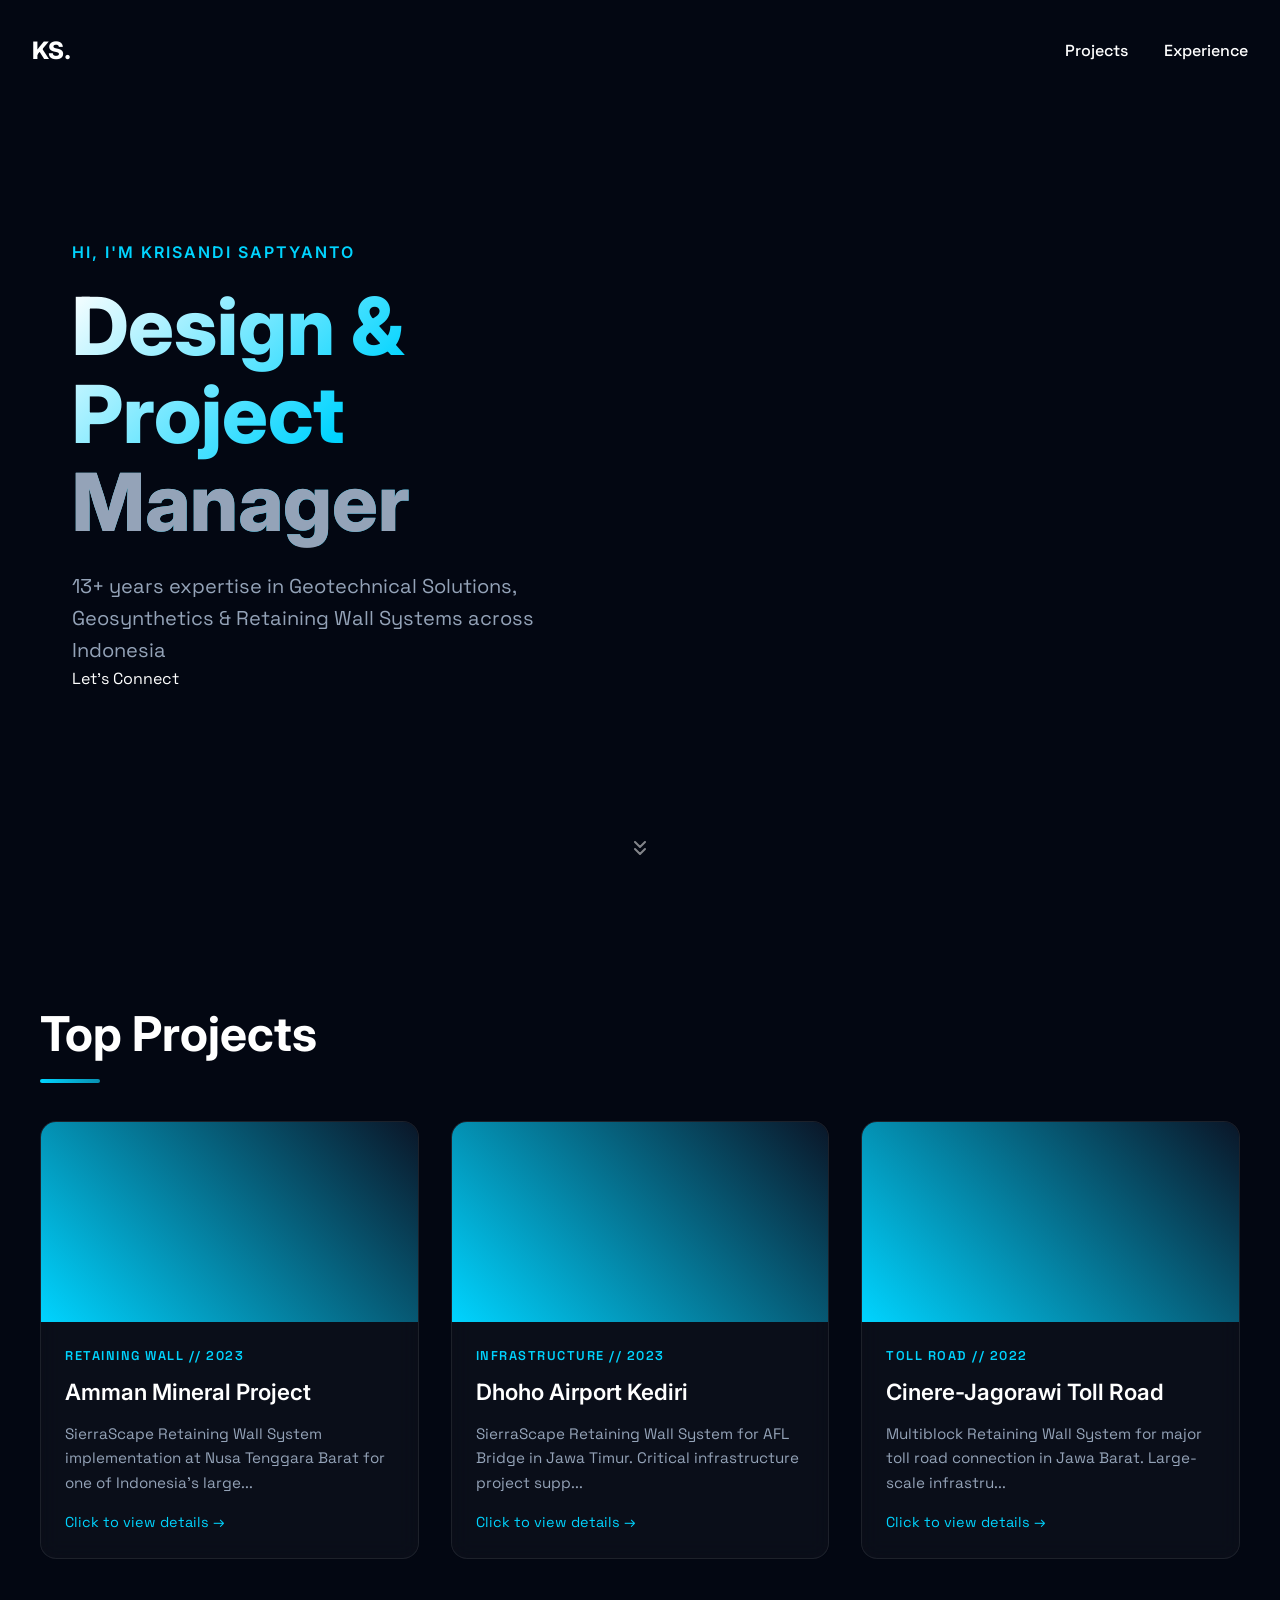
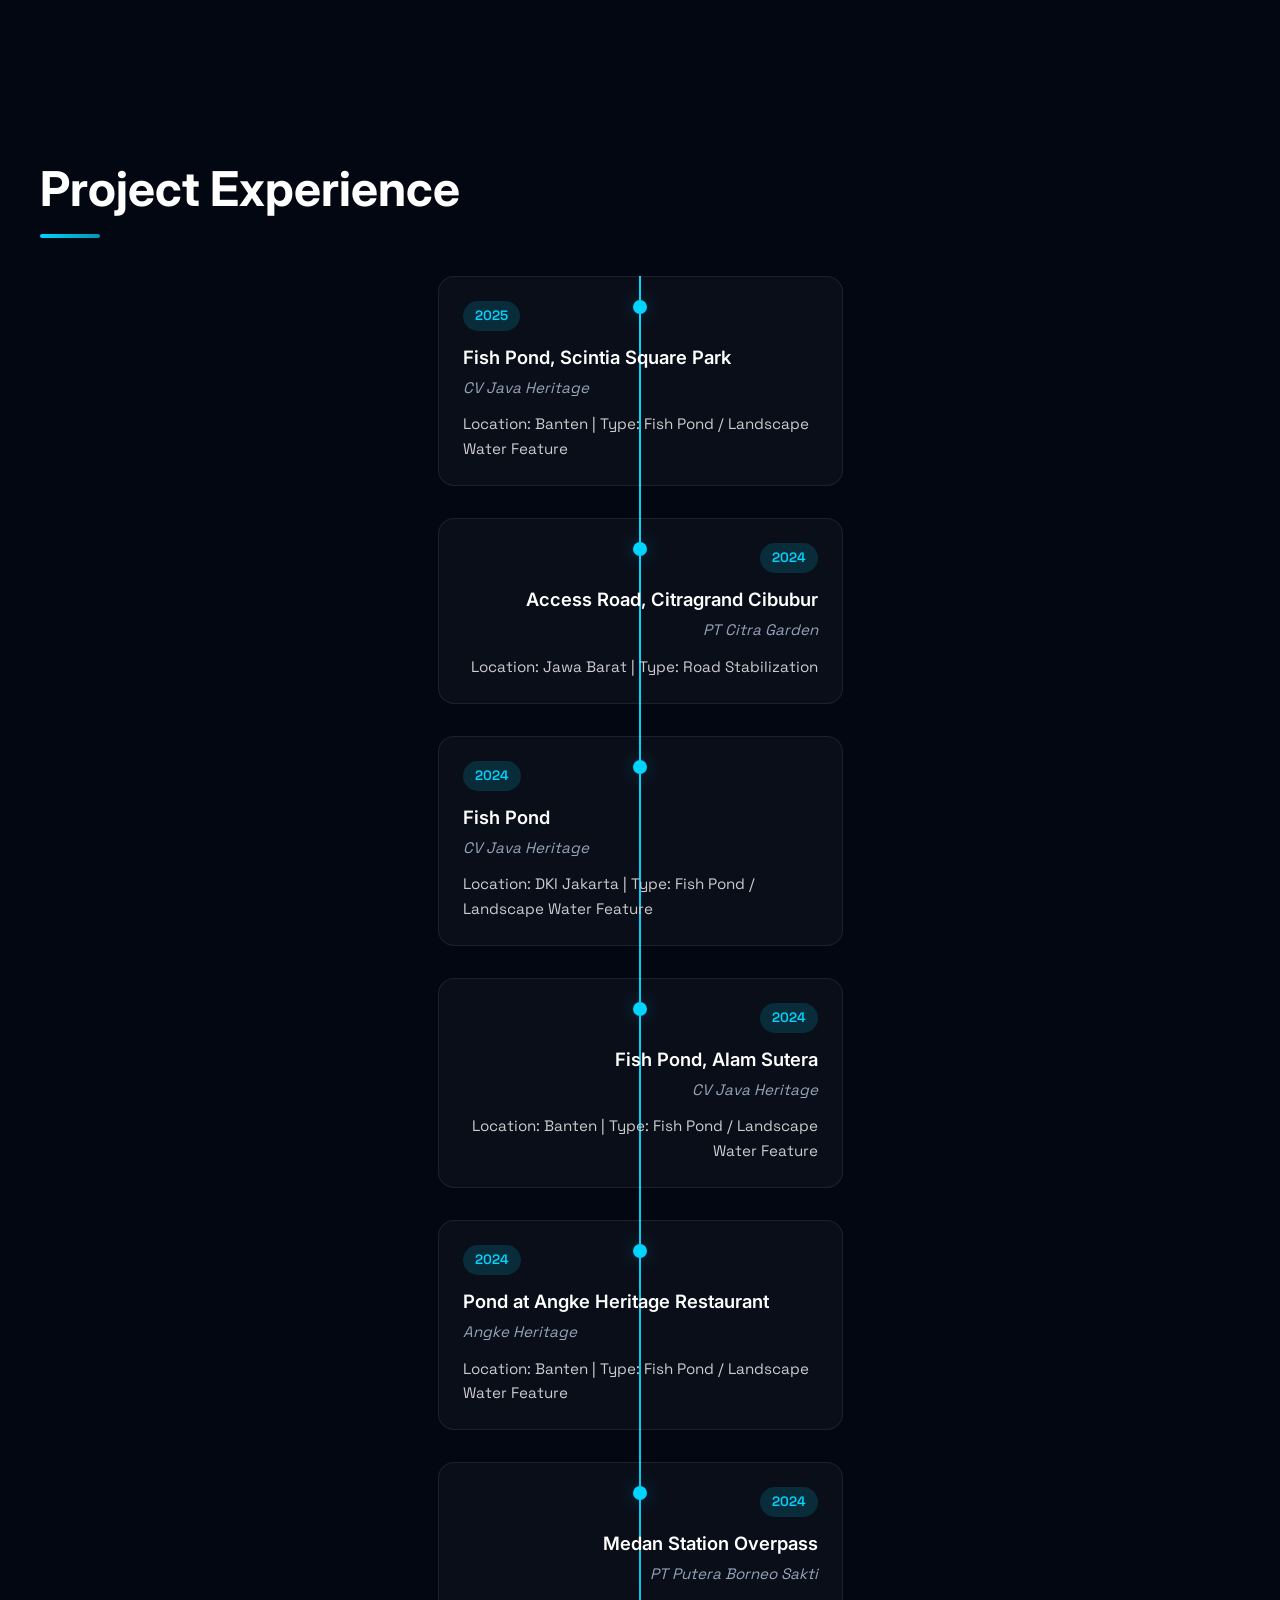
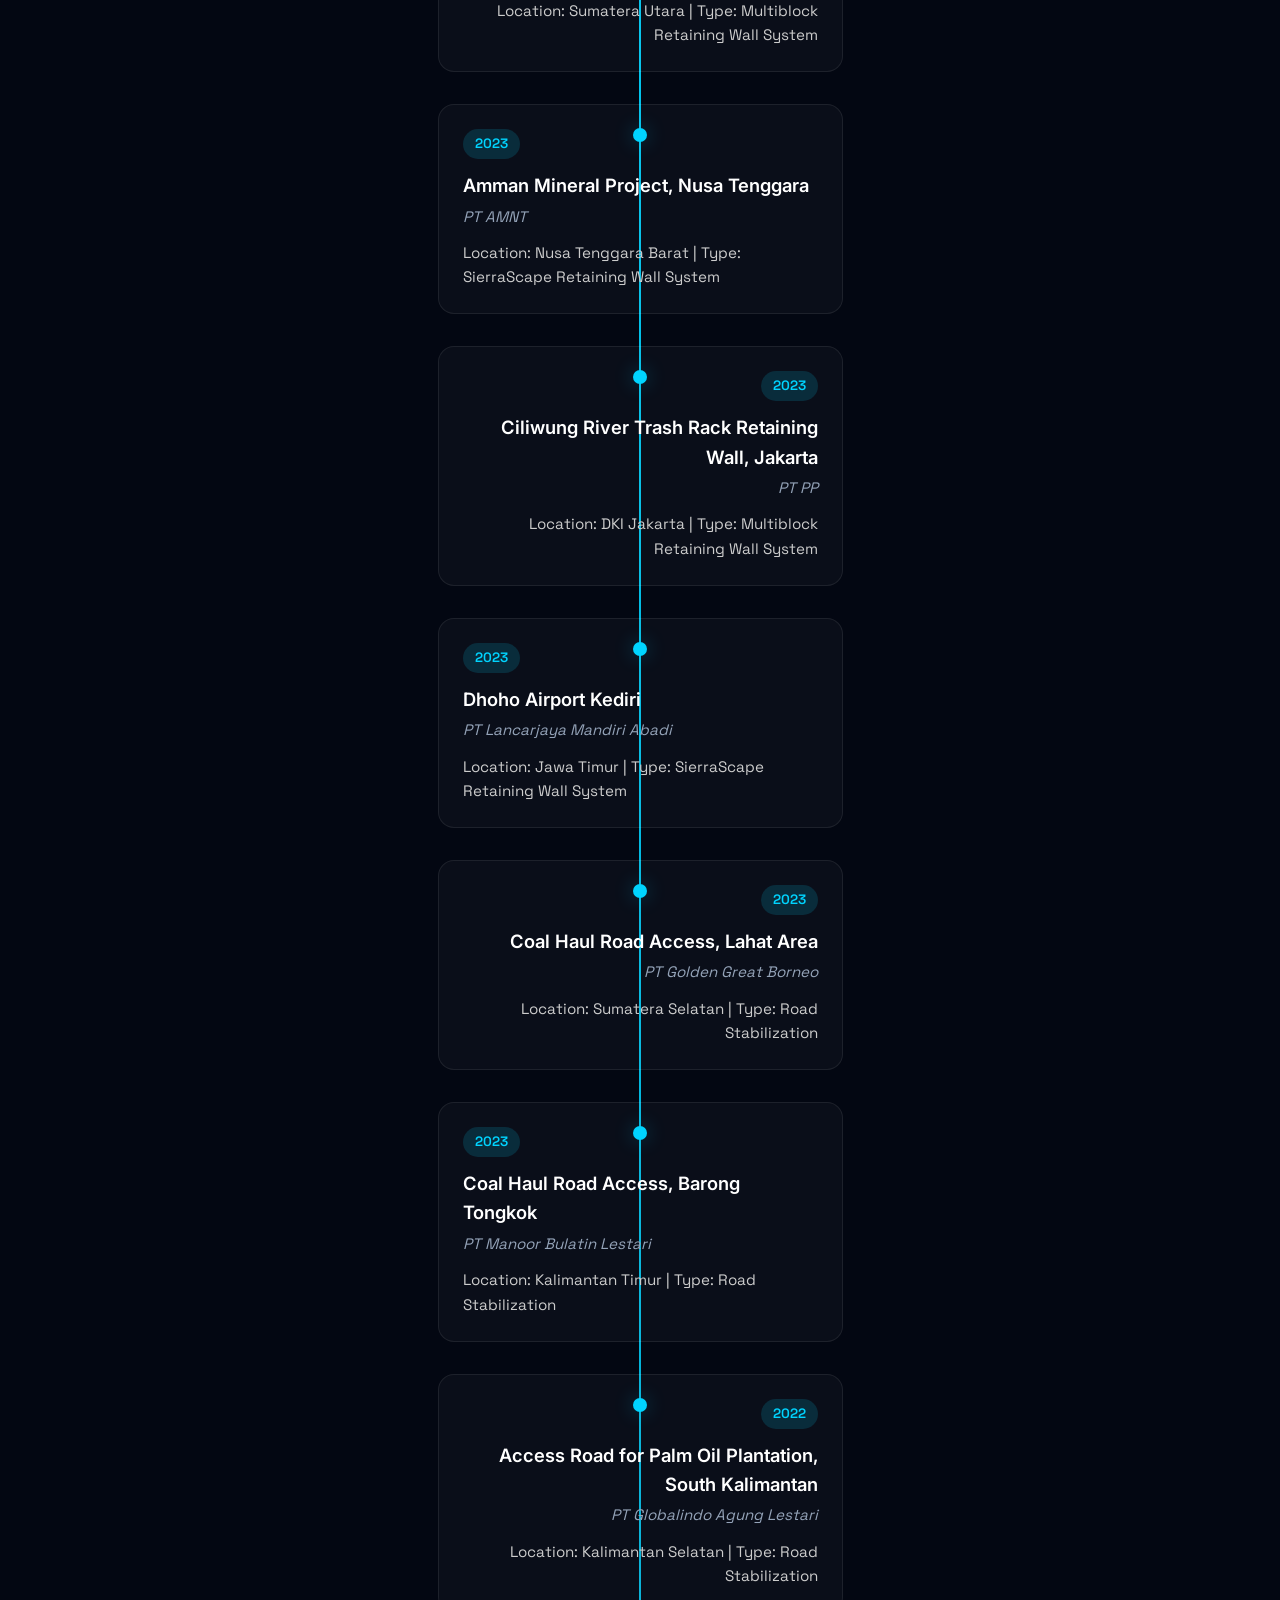
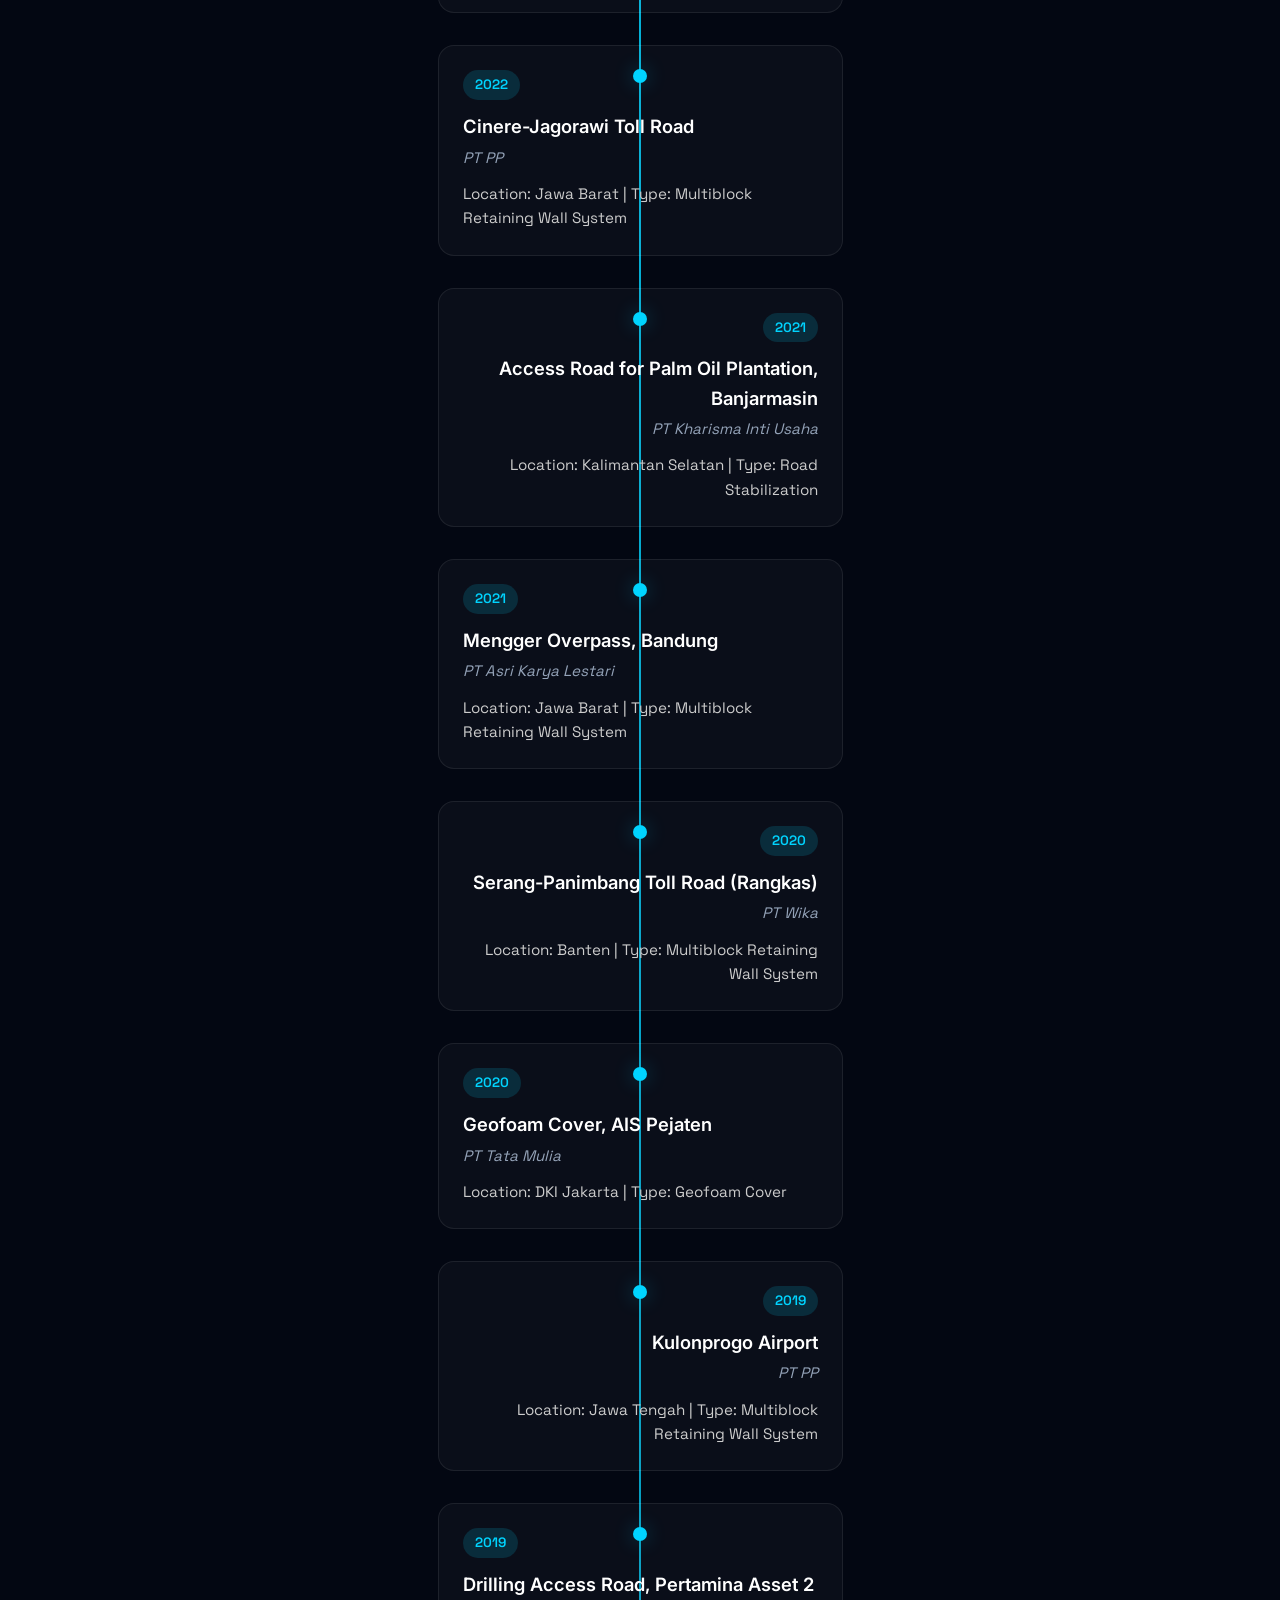
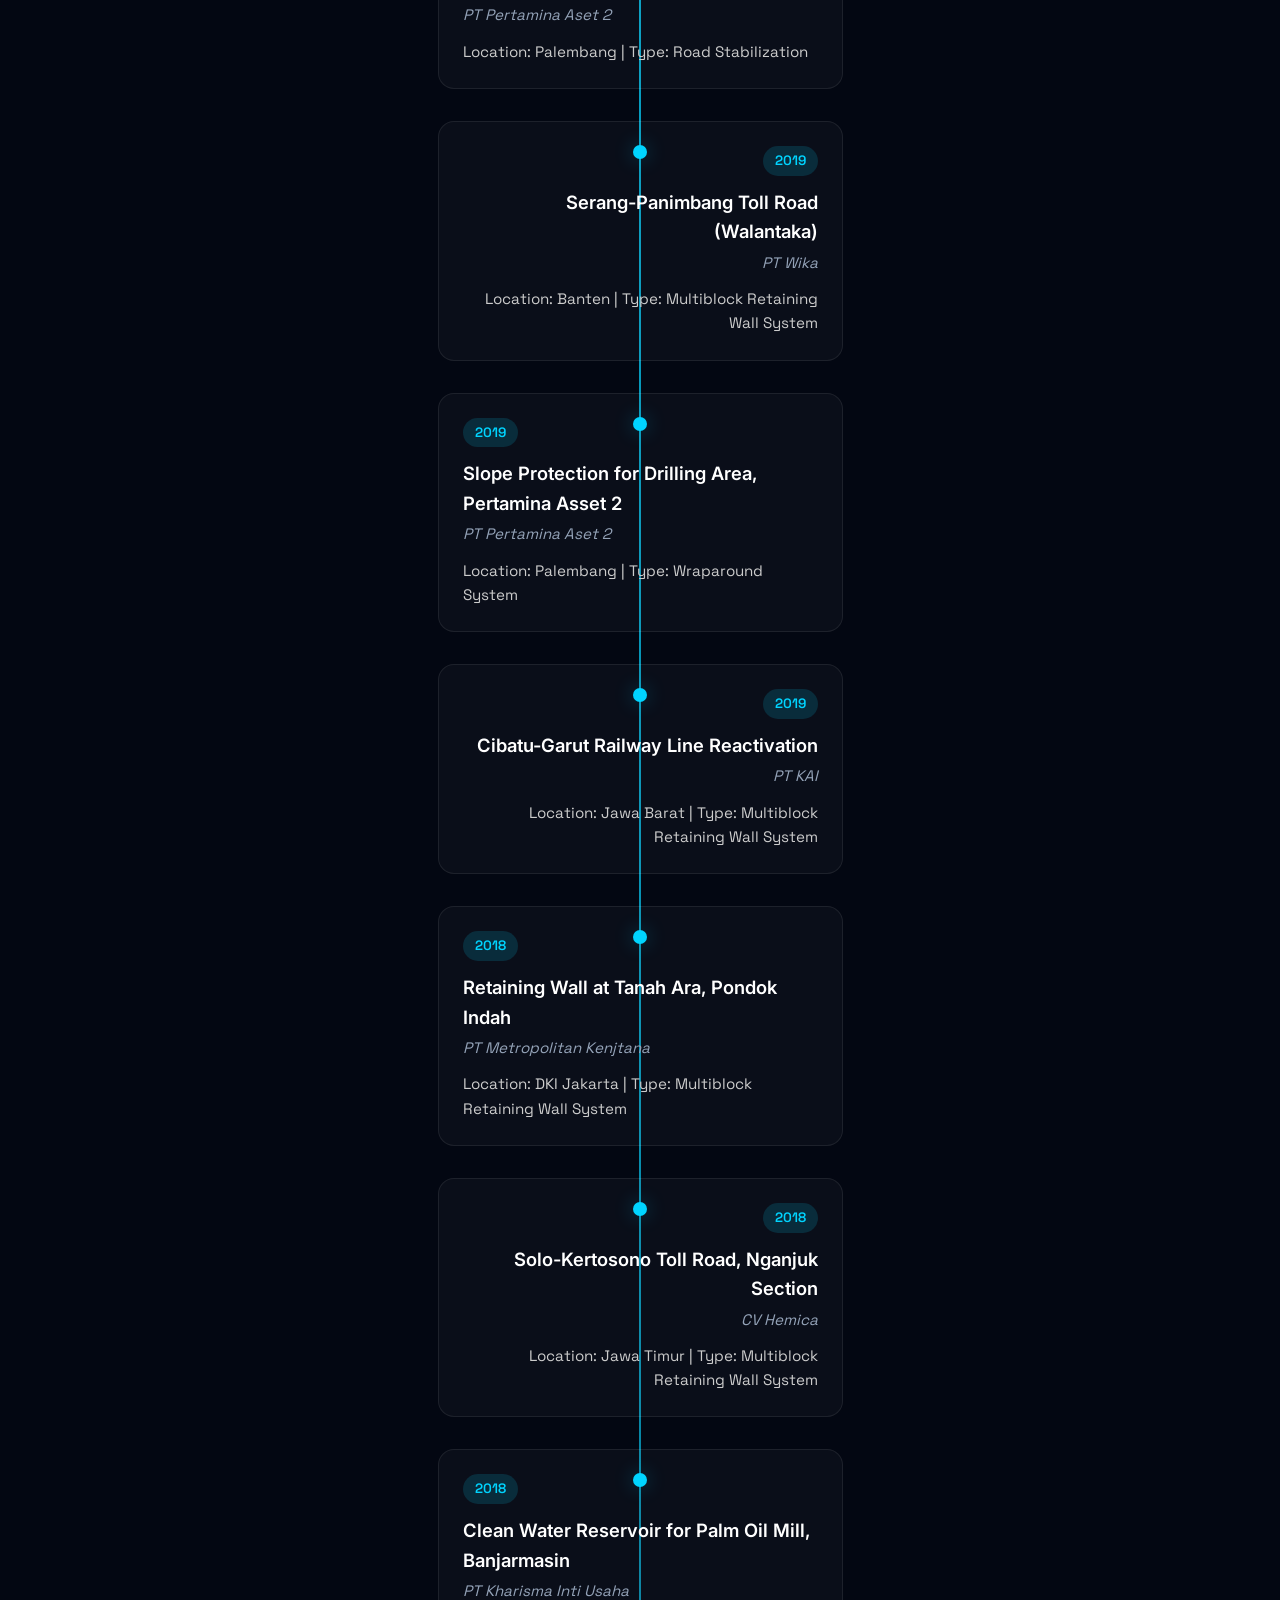
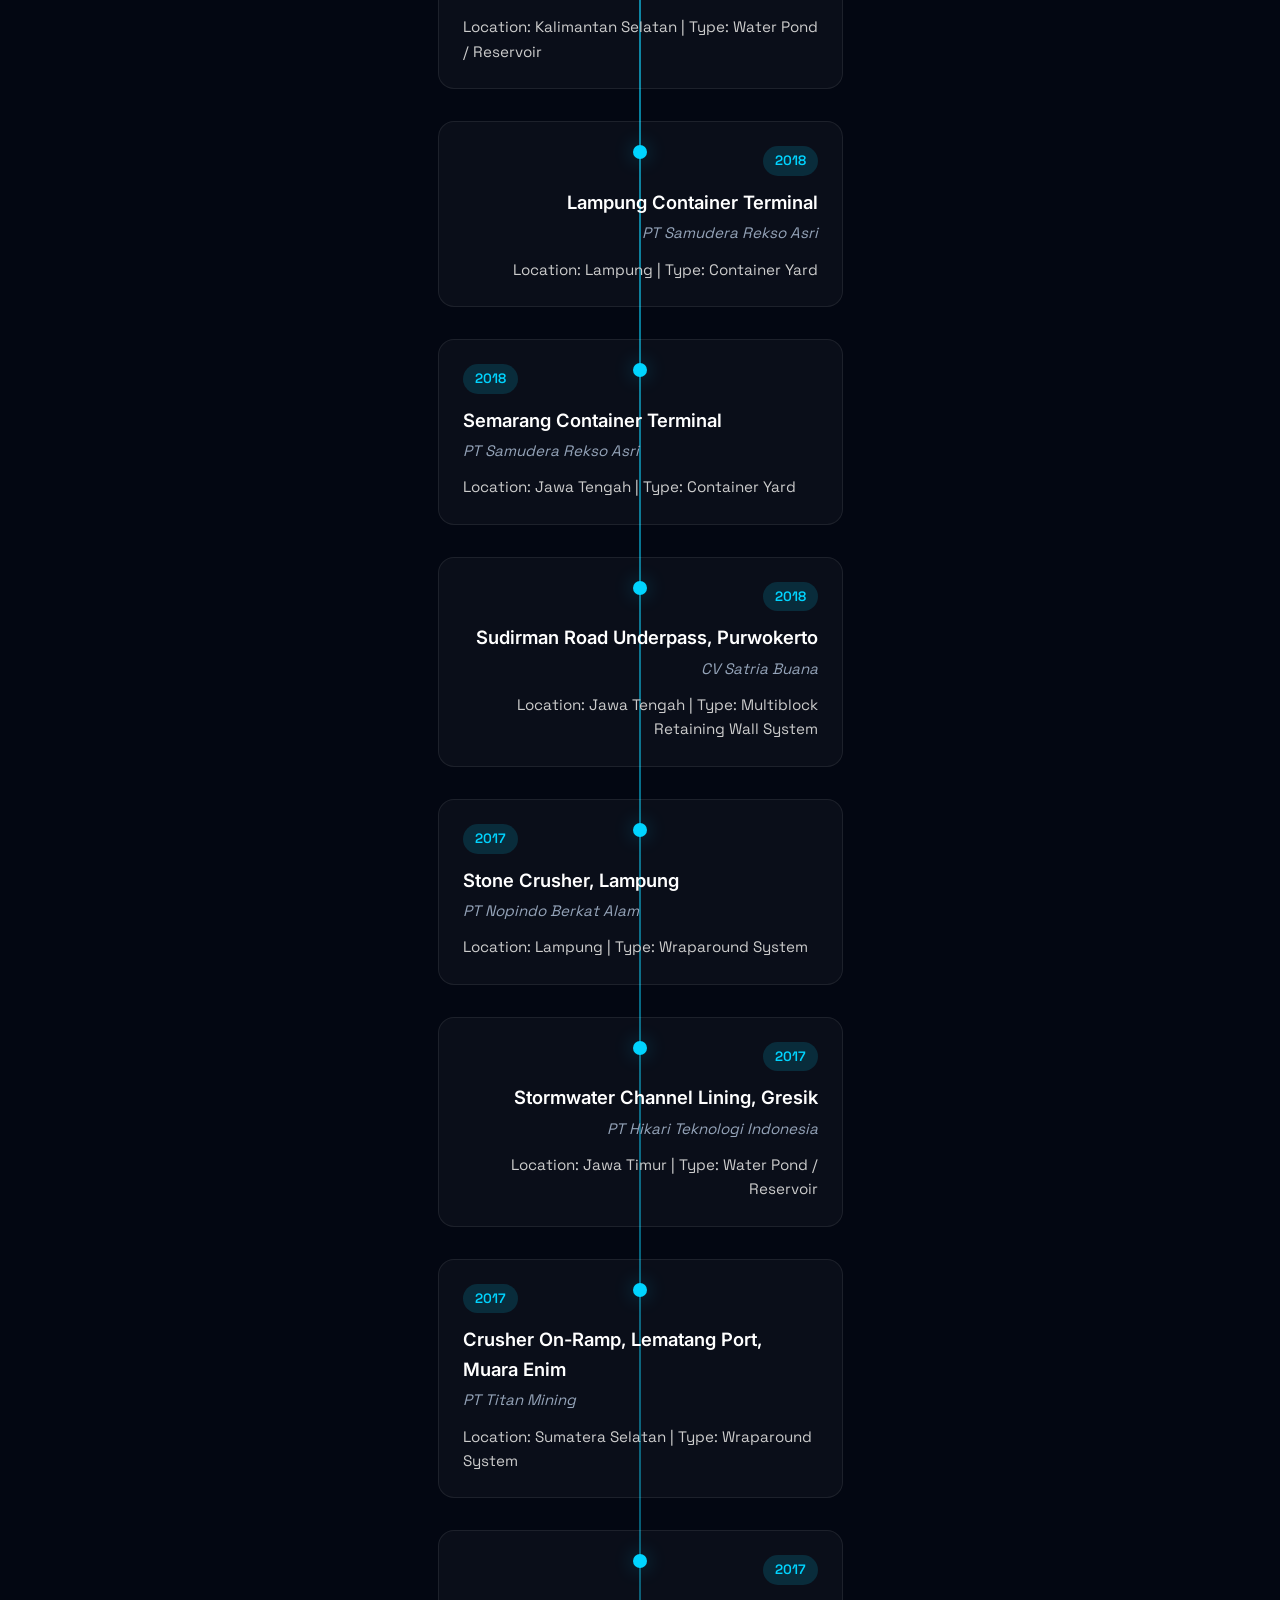
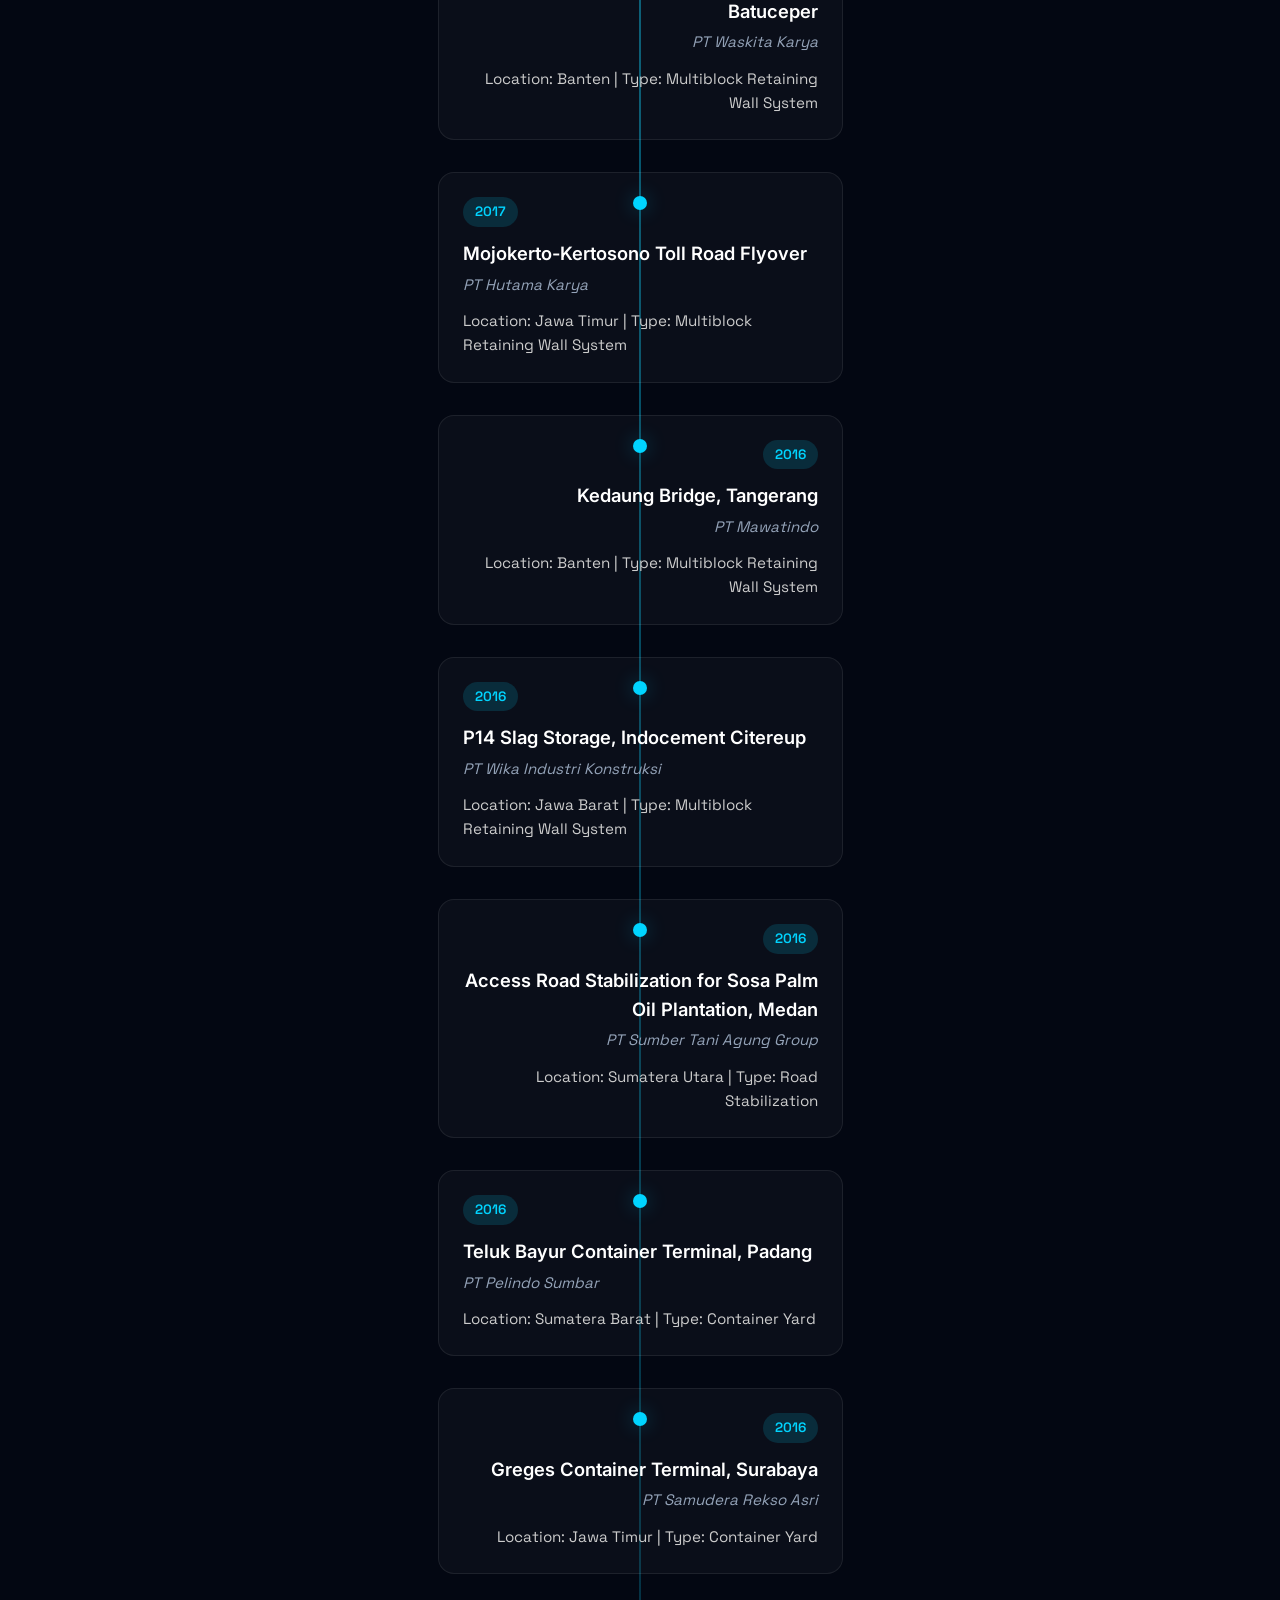
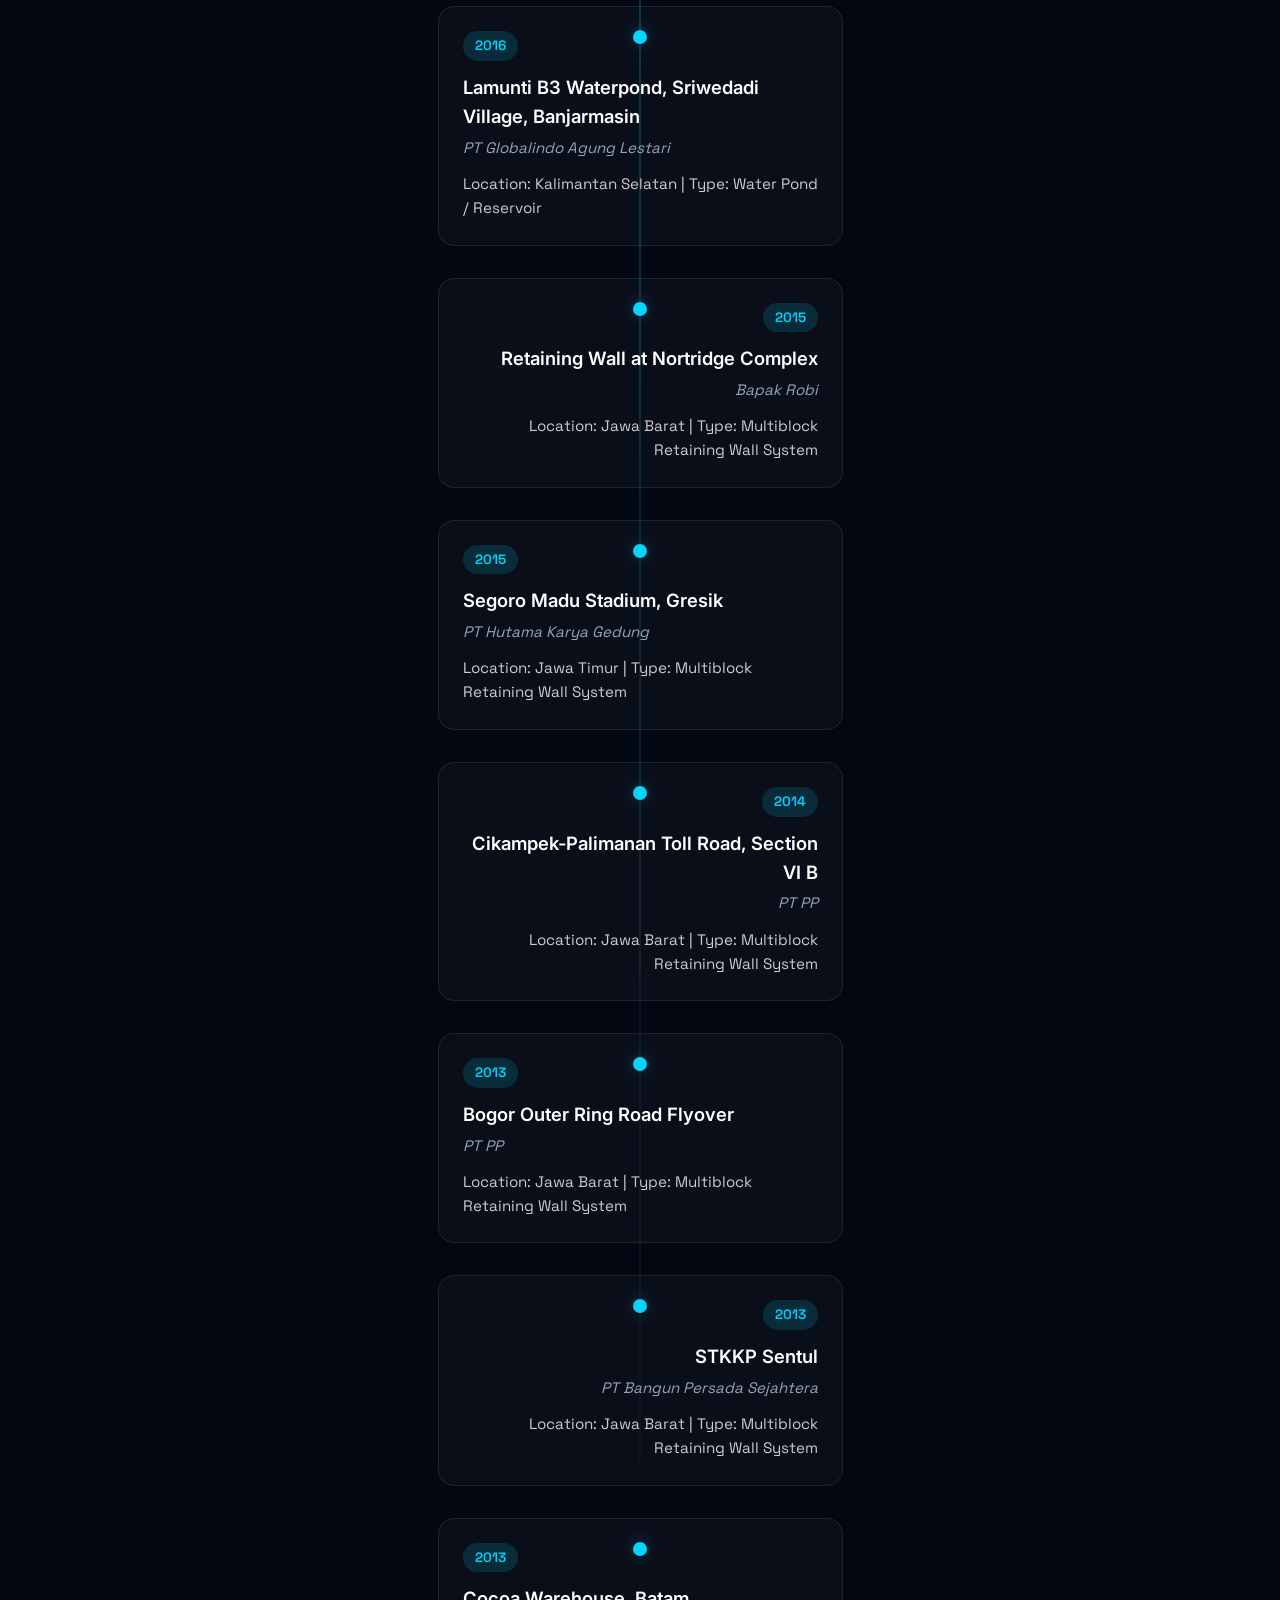
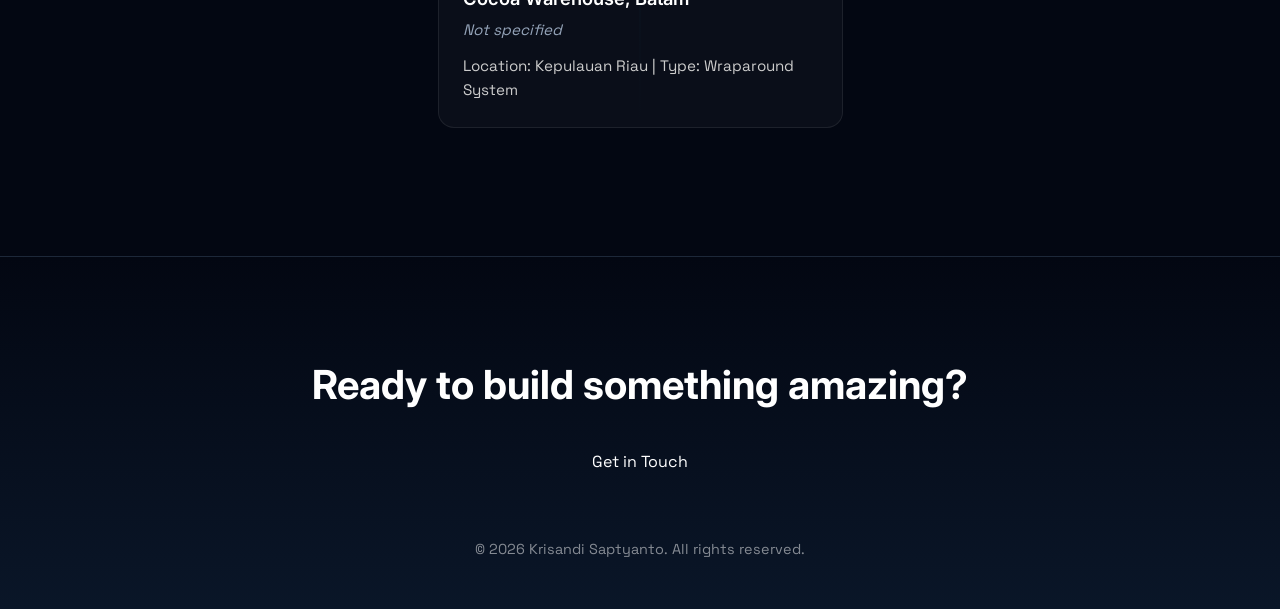
==== commit dc3e931d: "🎨 Palette: Enhance project modal accessibility and keyboard navigation 💡 What: - Added `role="dialog" ====
--- a/index.html
+++ b/index.html
@@ -4,126 +4,54 @@
 <head>
     <meta charset="UTF-8">
     <meta name="viewport" content="width=device-width, initial-scale=1.0">
-    <title>Krisandi Saptyanto | Design & Project Manager Portfolio</title>
-    <meta name="description" content="Portfolio of Ir. Krisandi Saptyanto - Design & Project Manager with 13+ years in civil and geotechnical engineering, focused on geosynthetics-based solutions.">
-    <meta name="keywords" content="Krisandi Saptyanto, Design Manager, Project Manager, Geotechnical Engineering, Geosynthetics, Retaining Walls, Civil Engineering">
+    <title>Krisandi Saptyanto | Portfolio</title>
     <link rel="stylesheet" href="styles.css">
-    
-    <!-- Google Fonts -->
-    <link rel="preconnect" href="https://fonts.googleapis.com">
-    <link rel="preconnect" href="https://fonts.gstatic.com" crossorigin>
-    <link href="https://fonts.googleapis.com/css2?family=Inter:wght@300;400;500;600;700;800&family=Space+Grotesk:wght@300;400;500;600;700&display=swap" rel="stylesheet">
-    
-    <!-- Three.js -->
+
+    <!-- Three.js (UMD Version for simpler local usage) -->
     <script src="https://cdnjs.cloudflare.com/ajax/libs/three.js/r128/three.min.js"></script>
 </head>
 
 <body>
-    <!-- FLOATING SIDE NAVIGATION -->
-    <nav class="side-nav" id="side-nav">
-        <a href="#hero" class="nav-item active" data-tooltip="Home">
-            <svg width="20" height="20" viewBox="0 0 24 24" fill="none" stroke="currentColor" stroke-width="2">
-                <path d="M3 9l9-7 9 7v11a2 2 0 0 1-2 2H5a2 2 0 0 1-2-2z"></path>
-                <polyline points="9 22 9 12 15 12 15 22"></polyline>
-            </svg>
-        </a>
-        <a href="#about" class="nav-item" data-tooltip="About">
-            <svg width="20" height="20" viewBox="0 0 24 24" fill="none" stroke="currentColor" stroke-width="2">
-                <path d="M20 21v-2a4 4 0 0 0-4-4H8a4 4 0 0 0-4 4v2"></path>
-                <circle cx="12" cy="7" r="4"></circle>
-            </svg>
-        </a>
-        <a href="#skills" class="nav-item" data-tooltip="Skills">
-            <svg width="20" height="20" viewBox="0 0 24 24" fill="none" stroke="currentColor" stroke-width="2">
-                <polygon points="12 2 2 7 12 12 22 7 12 2"></polygon>
-                <polyline points="2 17 12 22 22 17"></polyline>
-                <polyline points="2 12 12 17 22 12"></polyline>
-            </svg>
-        </a>
-        <a href="#projects" class="nav-item" data-tooltip="Portfolio">
-            <svg width="20" height="20" viewBox="0 0 24 24" fill="none" stroke="currentColor" stroke-width="2">
-                <rect x="2" y="3" width="20" height="14" rx="2" ry="2"></rect>
-                <line x1="8" y1="21" x2="16" y2="21"></line>
-                <line x1="12" y1="17" x2="12" y2="21"></line>
-            </svg>
-        </a>
-        <a href="#experience" class="nav-item" data-tooltip="Experience">
-            <svg width="20" height="20" viewBox="0 0 24 24" fill="none" stroke="currentColor" stroke-width="2">
-                <rect x="3" y="4" width="18" height="18" rx="2" ry="2"></rect>
-                <line x1="16" y1="2" x2="16" y2="6"></line>
-                <line x1="8" y1="2" x2="8" y2="6"></line>
-                <line x1="3" y1="10" x2="21" y2="10"></line>
-            </svg>
-        </a>
-        <a href="#education" class="nav-item" data-tooltip="Education">
-            <svg width="20" height="20" viewBox="0 0 24 24" fill="none" stroke="currentColor" stroke-width="2">
-                <path d="M22 10v6M2 10l10-5 10 5-10 5z"></path>
-                <path d="M6 12v5c0 2 2 3 6 3s6-1 6-3v-5"></path>
-            </svg>
-        </a>
-        <a href="#contact" class="nav-item" data-tooltip="Contact">
-            <svg width="20" height="20" viewBox="0 0 24 24" fill="none" stroke="currentColor" stroke-width="2">
-                <path d="M4 4h16c1.1 0 2 .9 2 2v12c0 1.1-.9 2-2 2H4c-1.1 0-2-.9-2-2V6c0-1.1.9-2 2-2z"></path>
-                <polyline points="22,6 12,13 2,6"></polyline>
-            </svg>
-        </a>
+
+    <!-- NAVIGATION (Simple) -->
+    <nav
+        style="position: absolute; top: 0; left: 0; width: 100%; padding: 2rem; z-index: 100; display: flex; justify-content: space-between; align-items: center;">
+        <div style="font-weight: 800; font-size: 1.5rem; font-family: var(--font-heading);">KS.</div>
+        <div>
+            <a href="#projects" style="margin-left: 2rem; font-weight: 500;">Projects</a>
+            <a href="#experience" style="margin-left: 2rem; font-weight: 500;">Experience</a>
+        </div>
     </nav>
 
     <!-- HERO SECTION -->
     <section id="hero" class="container">
         <div class="hero-content">
-            <h2 class="hero-greeting" id="hero-name"></h2>
+            <h2 style="color: var(--accent-primary); text-transform: uppercase; letter-spacing: 2px; font-size: 1rem; margin-bottom: 1rem; font-weight: 600;"
+                id="hero-name"></h2>
             <h1 class="heading-xl">
                 <span id="hero-title"></span><br>
-                <span id="hero-subtitle" class="hero-subtitle-text"></span>
+                <span id="hero-subtitle"
+                    style="color: var(--text-secondary); -webkit-text-fill-color: var(--text-secondary);"></span>
             </h1>
-            <p class="hero-description" id="hero-desc"></p>
-            <div class="hero-cta">
-                <a href="#projects" class="btn-primary">View My Work</a>
-                <a href="#" class="btn-secondary" id="hero-contact-btn">
-                    <svg width="18" height="18" viewBox="0 0 24 24" fill="none" stroke="currentColor" stroke-width="2">
-                        <path d="M22 16.92v3a2 2 0 0 1-2.18 2 19.79 19.79 0 0 1-8.63-3.07 19.5 19.5 0 0 1-6-6 19.79 19.79 0 0 1-3.07-8.67A2 2 0 0 1 4.11 2h3a2 2 0 0 1 2 1.72c.127.96.362 1.903.7 2.81a2 2 0 0 1-.45 2.11L8.09 9.91a16 16 0 0 0 6 6l1.27-1.27a2 2 0 0 1 2.11-.45c.907.338 1.85.573 2.81.7A2 2 0 0 1 22 16.92z"></path>
-                    </svg>
-                    Let's Connect
-                </a>
-            </div>
+            <p id="hero-desc"
+                style="font-size: 1.25rem; color: var(--text-secondary); max-width: 500px; margin-top: 1.5rem;"></p>
+            <a href="#contact" class="contact-btn">Let's Connect</a>
         </div>
         <div class="hero-visual">
             <div id="canvas-container"></div>
-            <div class="hero-image-wrapper">
-                <img id="hero-image" src="" alt="Profile Picture" class="hero-img-element">
-                <div class="hero-image-glow"></div>
-            </div>
         </div>
+
         <div class="scroll-indicator">
-            <svg width="24" height="24" viewBox="0 0 24 24" fill="none" stroke="currentColor" stroke-width="2" stroke-linecap="round" stroke-linejoin="round">
+            <svg width="24" height="24" viewBox="0 0 24 24" fill="none" stroke="white" stroke-width="2"
+                stroke-linecap="round" stroke-linejoin="round" aria-hidden="true">
                 <path d="M7 13l5 5 5-5M7 6l5 5 5-5" />
             </svg>
         </div>
     </section>
 
-    <!-- ABOUT SECTION -->
-    <section id="about" class="section container">
-        <h2 class="heading-lg" id="about-title">About Me</h2>
-        <div class="about-content">
-            <p id="about-text"></p>
-        </div>
-    </section>
-
-    <!-- SKILLS SECTION -->
-    <section id="skills" class="section container">
-        <h2 class="heading-lg">Core Skills</h2>
-        <div class="skills-grid" id="skills-container">
-            <!-- Skills injected by JS -->
-        </div>
-    </section>
-
     <!-- TOP PROJECTS SECTION -->
     <section id="projects" class="section container">
-        <h2 class="heading-lg">Featured Projects</h2>
-        <div class="project-filters" id="project-filters">
-            <!-- Filters injected by JS -->
-        </div>
+        <h2 class="heading-lg">Top Projects</h2>
         <div class="projects-grid" id="projects-container">
             <!-- Projects injected by JS -->
         </div>
@@ -132,85 +60,35 @@
     <!-- EXPERIENCE SECTION -->
     <section id="experience" class="section container">
         <h2 class="heading-lg">Project Experience</h2>
-        <p class="section-subtitle" id="experience-count"></p>
         <div class="timeline-container" id="timeline-container">
             <!-- Timeline injected by JS -->
-        </div>
-        <div class="load-more-container">
-            <button class="btn-secondary" id="load-more-btn" style="display: none;">Load More Projects</button>
-        </div>
-    </section>
-
-    <!-- EDUCATION & CERTIFICATION SECTION -->
-    <section id="education" class="section container">
-        <h2 class="heading-lg">Education & Certifications</h2>
-        <div class="education-grid">
-            <div class="education-column">
-                <h3 class="column-title">
-                    <svg width="24" height="24" viewBox="0 0 24 24" fill="none" stroke="currentColor" stroke-width="2">
-                        <path d="M22 10v6M2 10l10-5 10 5-10 5z"></path>
-                        <path d="M6 12v5c0 2 2 3 6 3s6-1 6-3v-5"></path>
-                    </svg>
-                    Education
-                </h3>
-                <div id="education-container">
-                    <!-- Education items injected by JS -->
-                </div>
-            </div>
-            <div class="education-column">
-                <h3 class="column-title">
-                    <svg width="24" height="24" viewBox="0 0 24 24" fill="none" stroke="currentColor" stroke-width="2">
-                        <circle cx="12" cy="8" r="7"></circle>
-                        <polyline points="8.21 13.89 7 23 12 20 17 23 15.79 13.88"></polyline>
-                    </svg>
-                    Certifications
-                </h3>
-                <div id="certifications-container">
-                    <!-- Certifications injected by JS -->
-                </div>
-            </div>
-        </div>
-    </section>
-
-    <!-- LANGUAGES SECTION -->
-    <section id="languages" class="section container">
-        <h2 class="heading-lg">Languages</h2>
-        <div class="languages-container" id="languages-container">
-            <!-- Languages injected by JS -->
         </div>
     </section>
 
     <!-- CONTACT / FOOTER -->
     <footer id="contact">
-        <div class="footer-container">
-            <h2 class="footer-heading">Ready to build something amazing?</h2>
-            <p class="footer-tagline">Always learning and improving</p>
-            <a href="#" class="btn-primary" id="contact-email">Get in Touch</a>
-            
-            <div class="social-links" id="social-links">
-                <!-- Social icons injected by JS -->
-            </div>
-            
-            <div class="footer-bottom">
-                &copy; <span id="year"></span> Krisandi Saptyanto. All rights reserved.
-            </div>
+        <h2 style="font-size: 2.5rem; color: white; margin-bottom: 2rem;">Ready to build something amazing?</h2>
+        <a href="mailto:email@example.com" class="contact-btn" id="contact-email">Get in Touch</a>
+        <div style="margin-top: 4rem; opacity: 0.5; font-size: 0.9rem;">
+            &copy; <span id="year"></span> Krisandi Saptyanto. All rights reserved.
         </div>
     </footer>
 
     <!-- MAIN SCRIPTS -->
+    <!-- Loaded sequentially -->
     <script src="./src/content.js"></script>
     <script src="./src/three-scene.js"></script>
     <script src="./src/main.js"></script>
 
-    <!-- PROJECT MODAL -->
-    <div id="project-modal" class="modal-overlay">
+    <!-- MODAL DOM -->
+    <div id="project-modal" class="modal-overlay" role="dialog" aria-modal="true" aria-labelledby="modal-title">
         <div class="modal-content">
-            <button class="close-modal" id="close-modal" aria-label="Close">&times;</button>
+            <button class="close-modal" id="close-modal" aria-label="Close project details">&times;</button>
             <img src="" alt="" id="modal-image" class="modal-img">
             <div class="project-category" id="modal-category"></div>
-            <h2 class="heading-lg modal-title" id="modal-title"></h2>
-            <p id="modal-desc" class="modal-desc"></p>
-            <a href="#" id="modal-link" class="btn-primary" target="_blank">View Project</a>
+            <h2 class="heading-lg" id="modal-title" style="font-size: 2.5rem; margin-bottom: 1rem;"></h2>
+            <p id="modal-desc" style="color: #ccc; line-height: 1.8; font-size: 1.1rem;"></p>
+            <a href="#" id="modal-link" class="contact-btn" target="_blank" style="margin-top: 2rem;">View Project</a>
         </div>
     </div>
 </body>
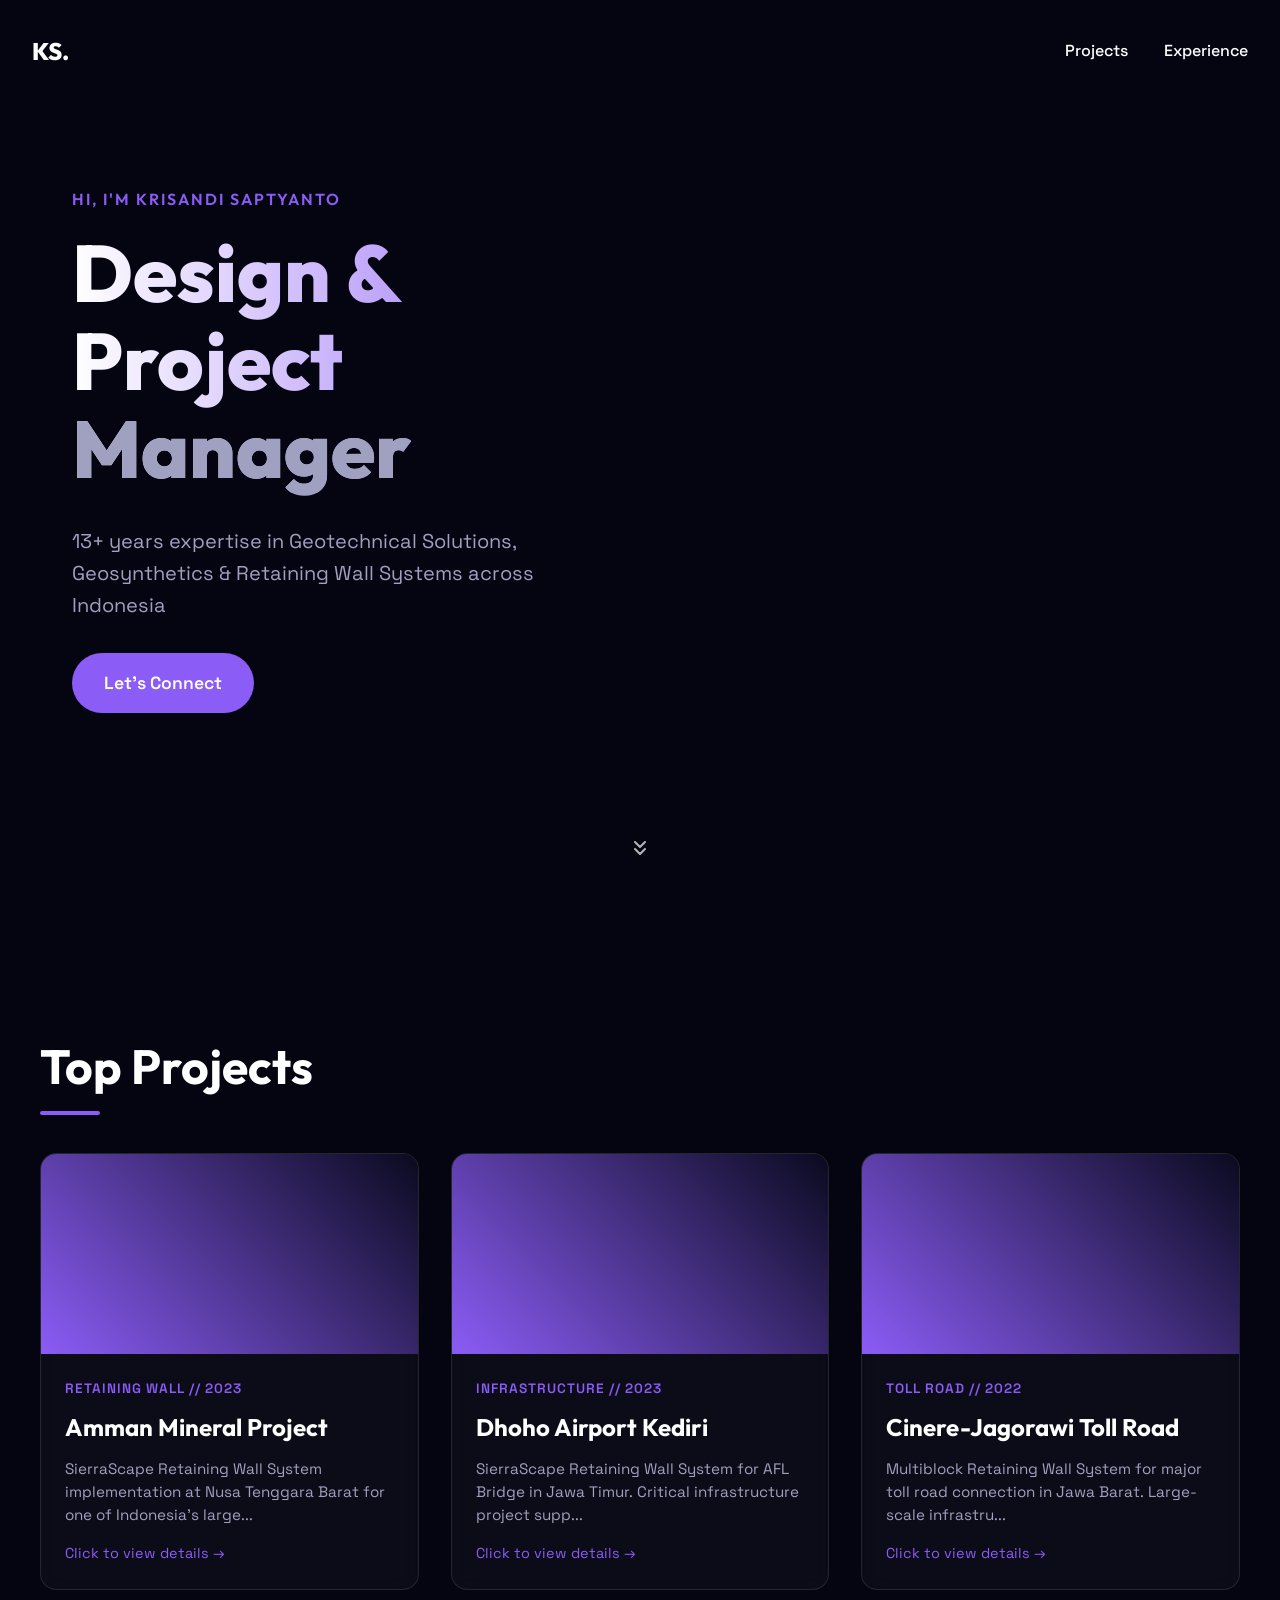
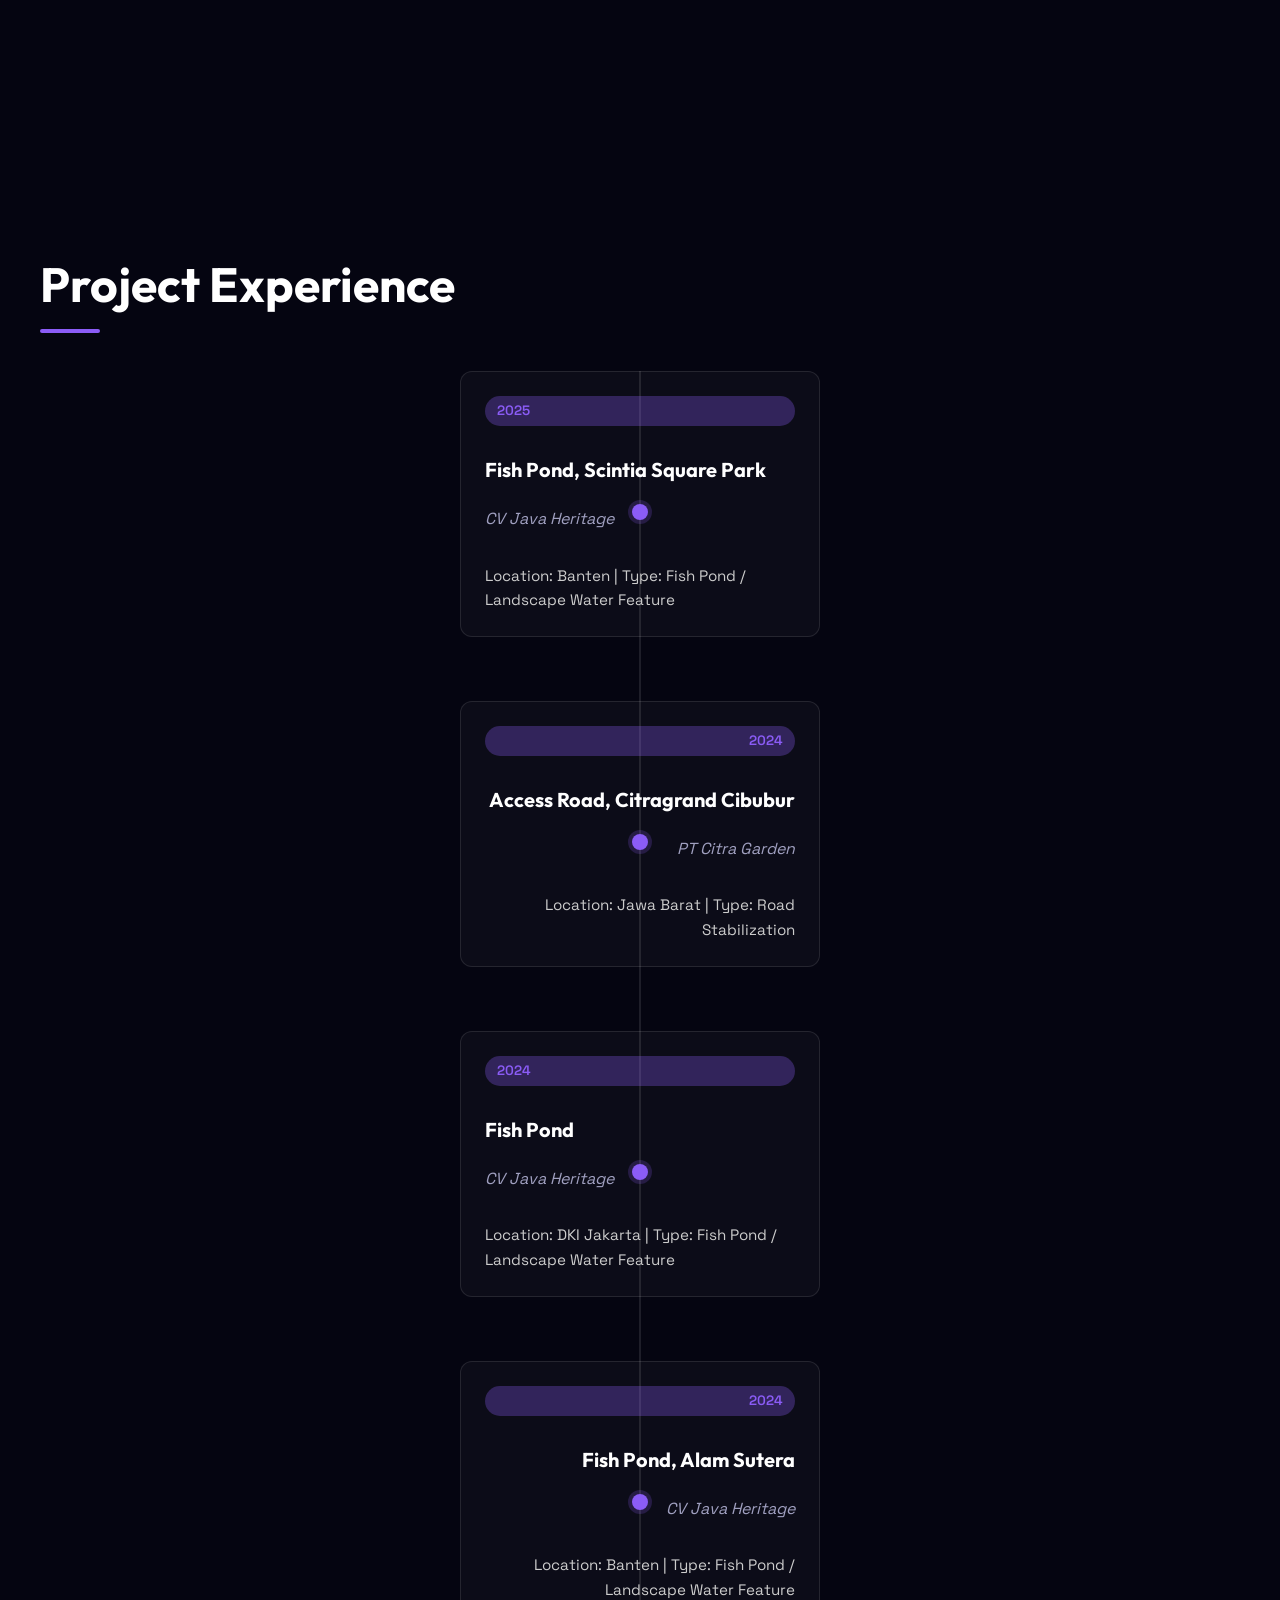
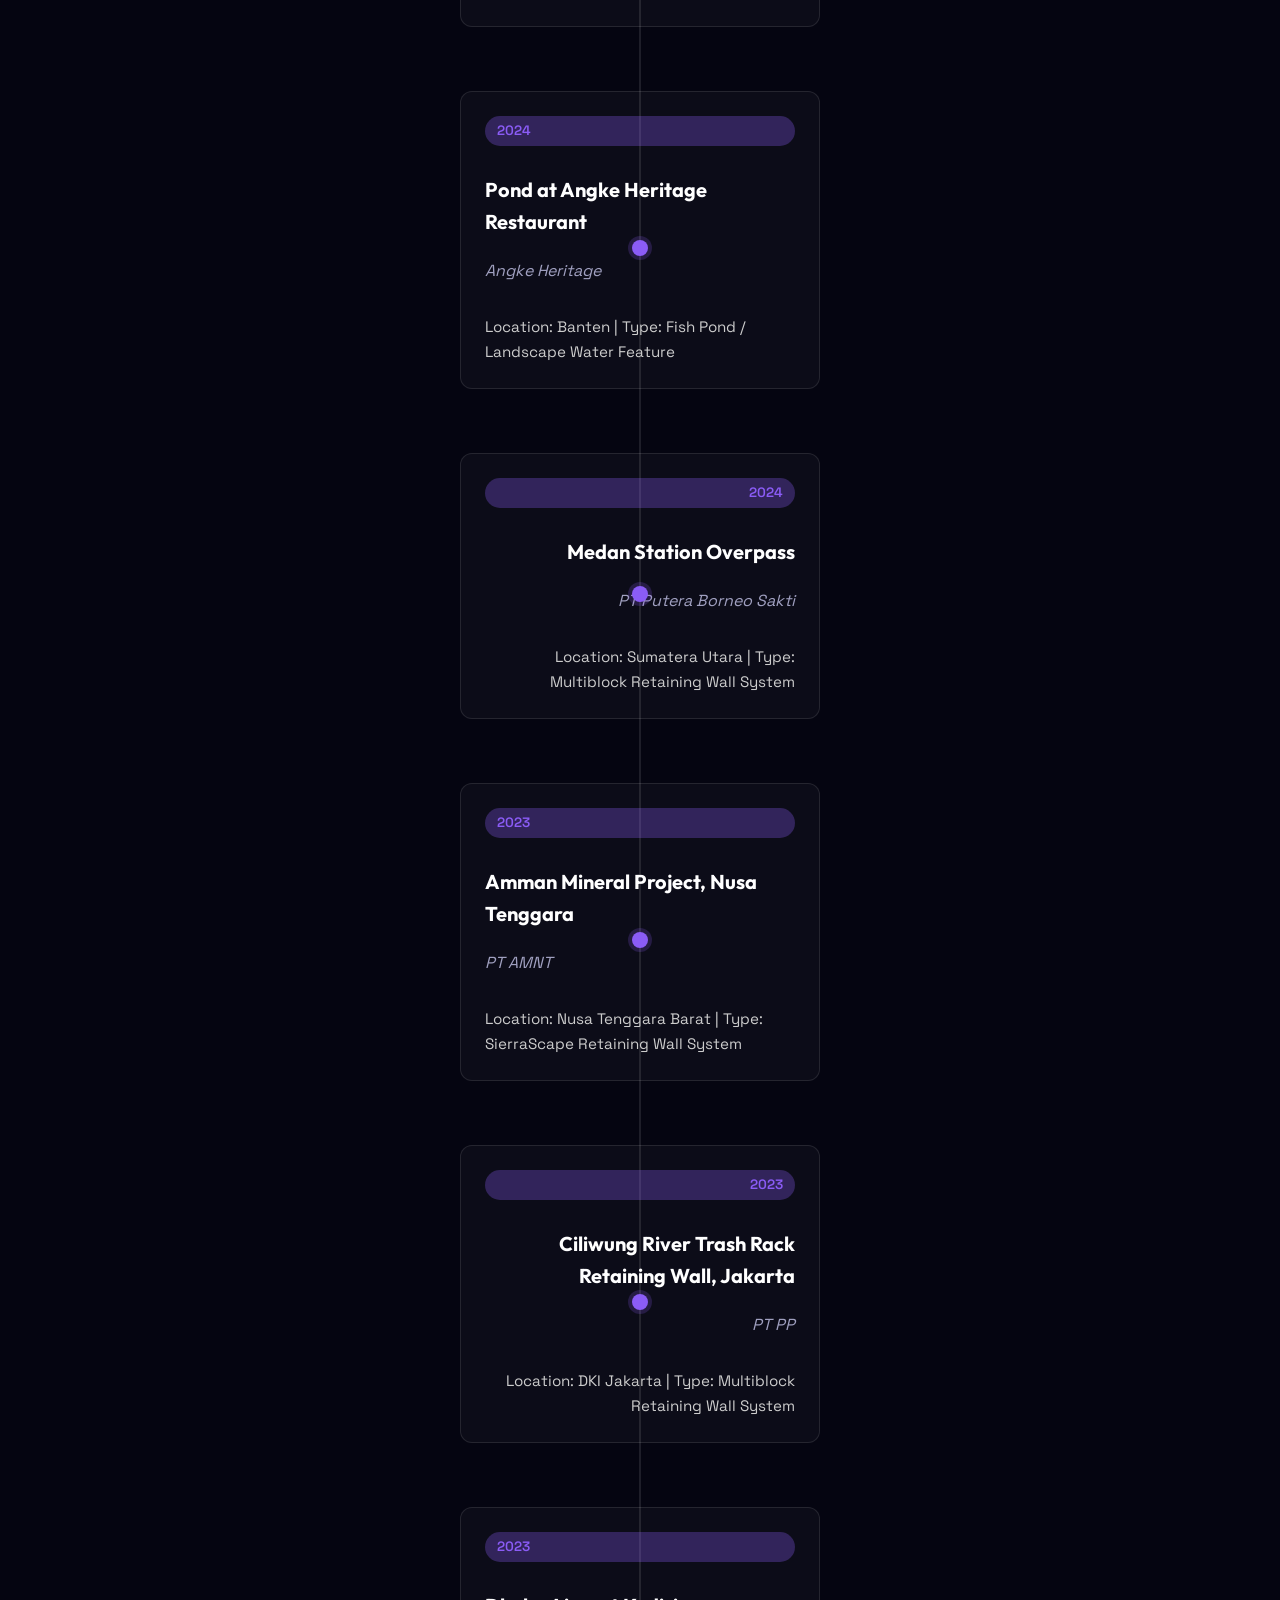
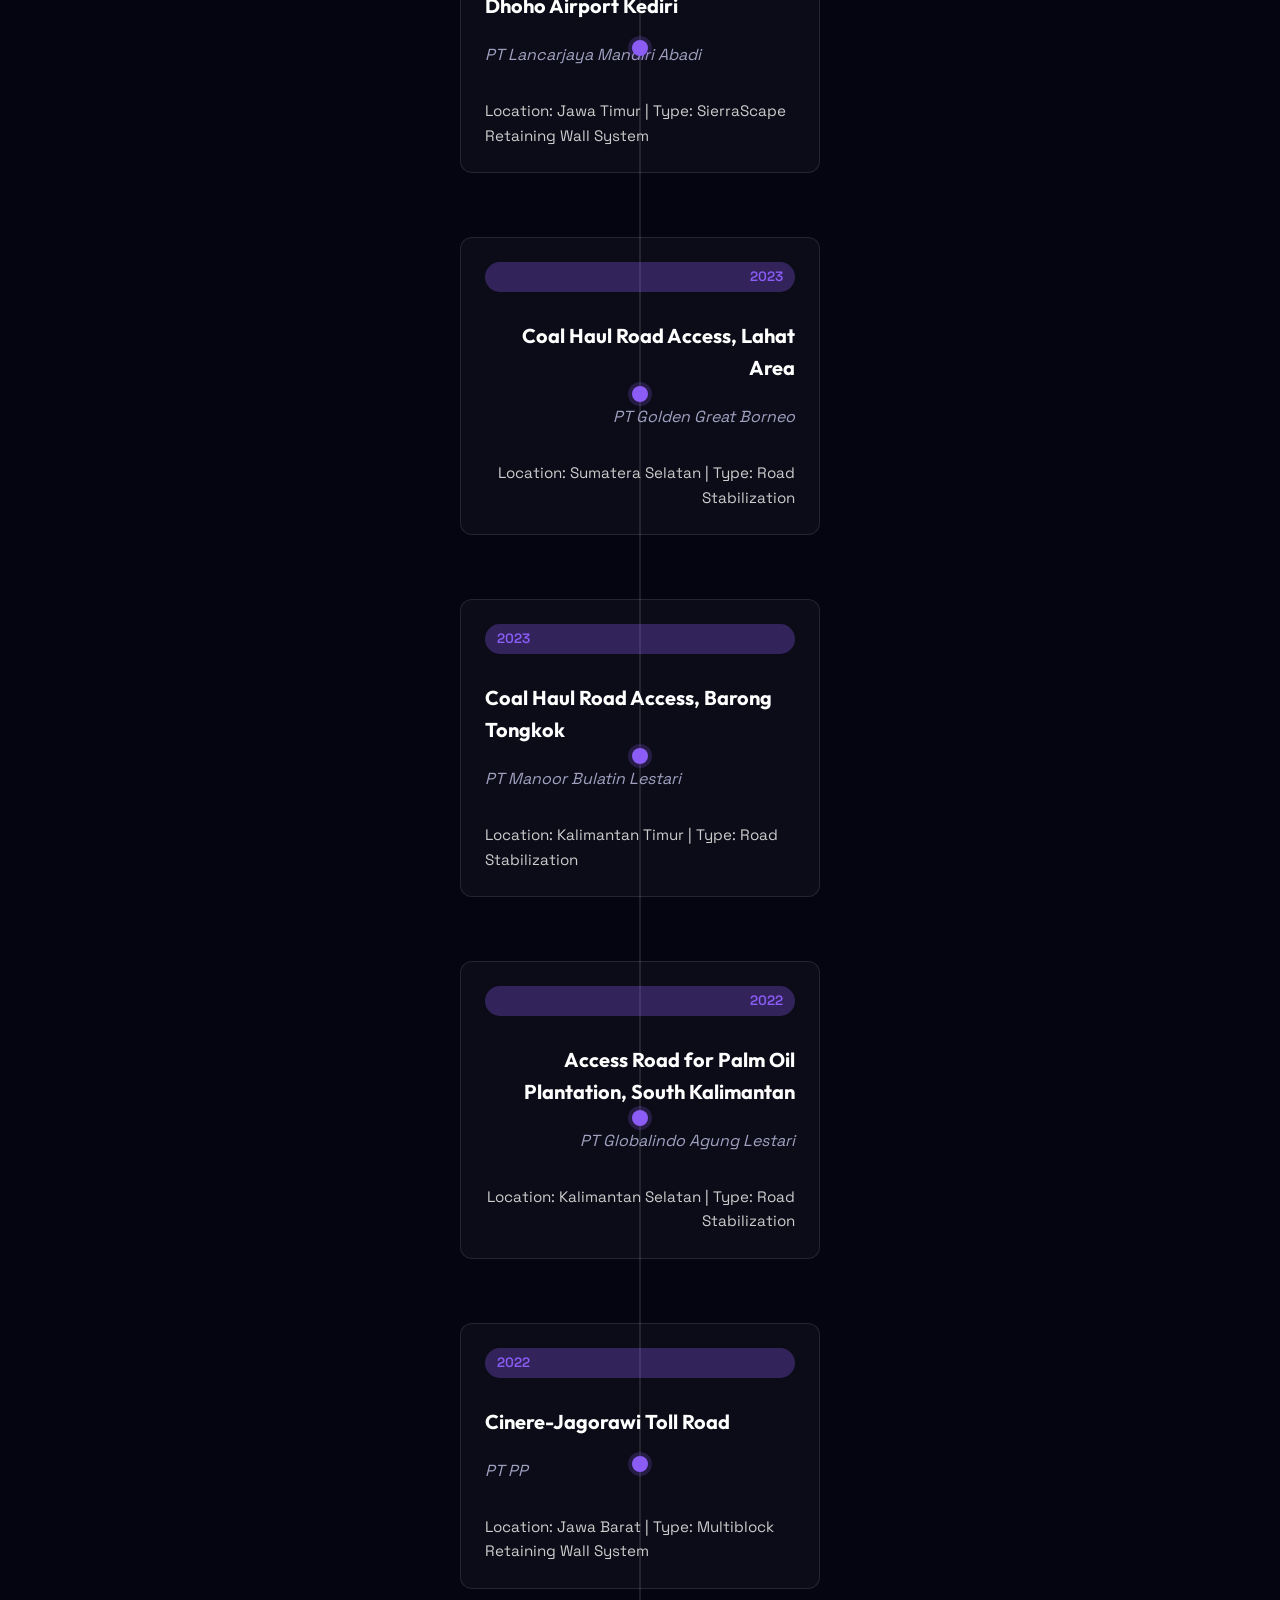
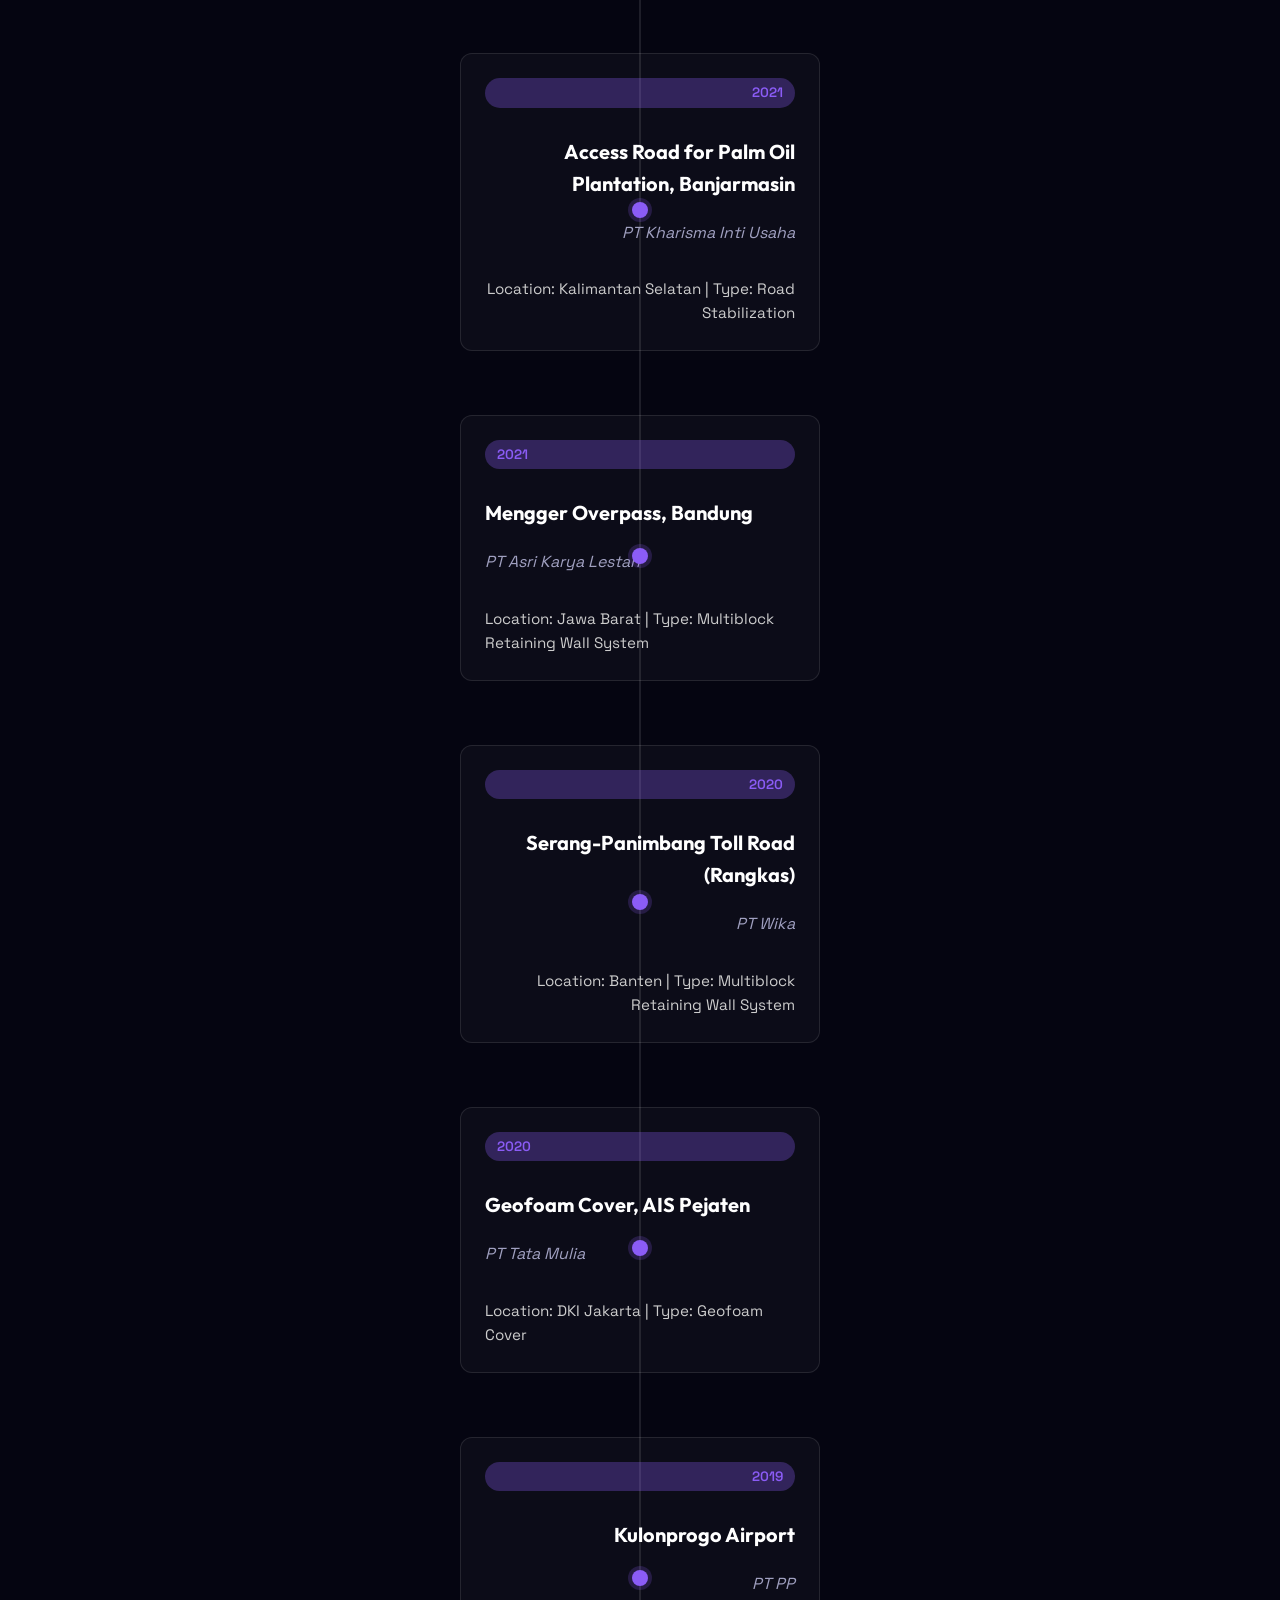
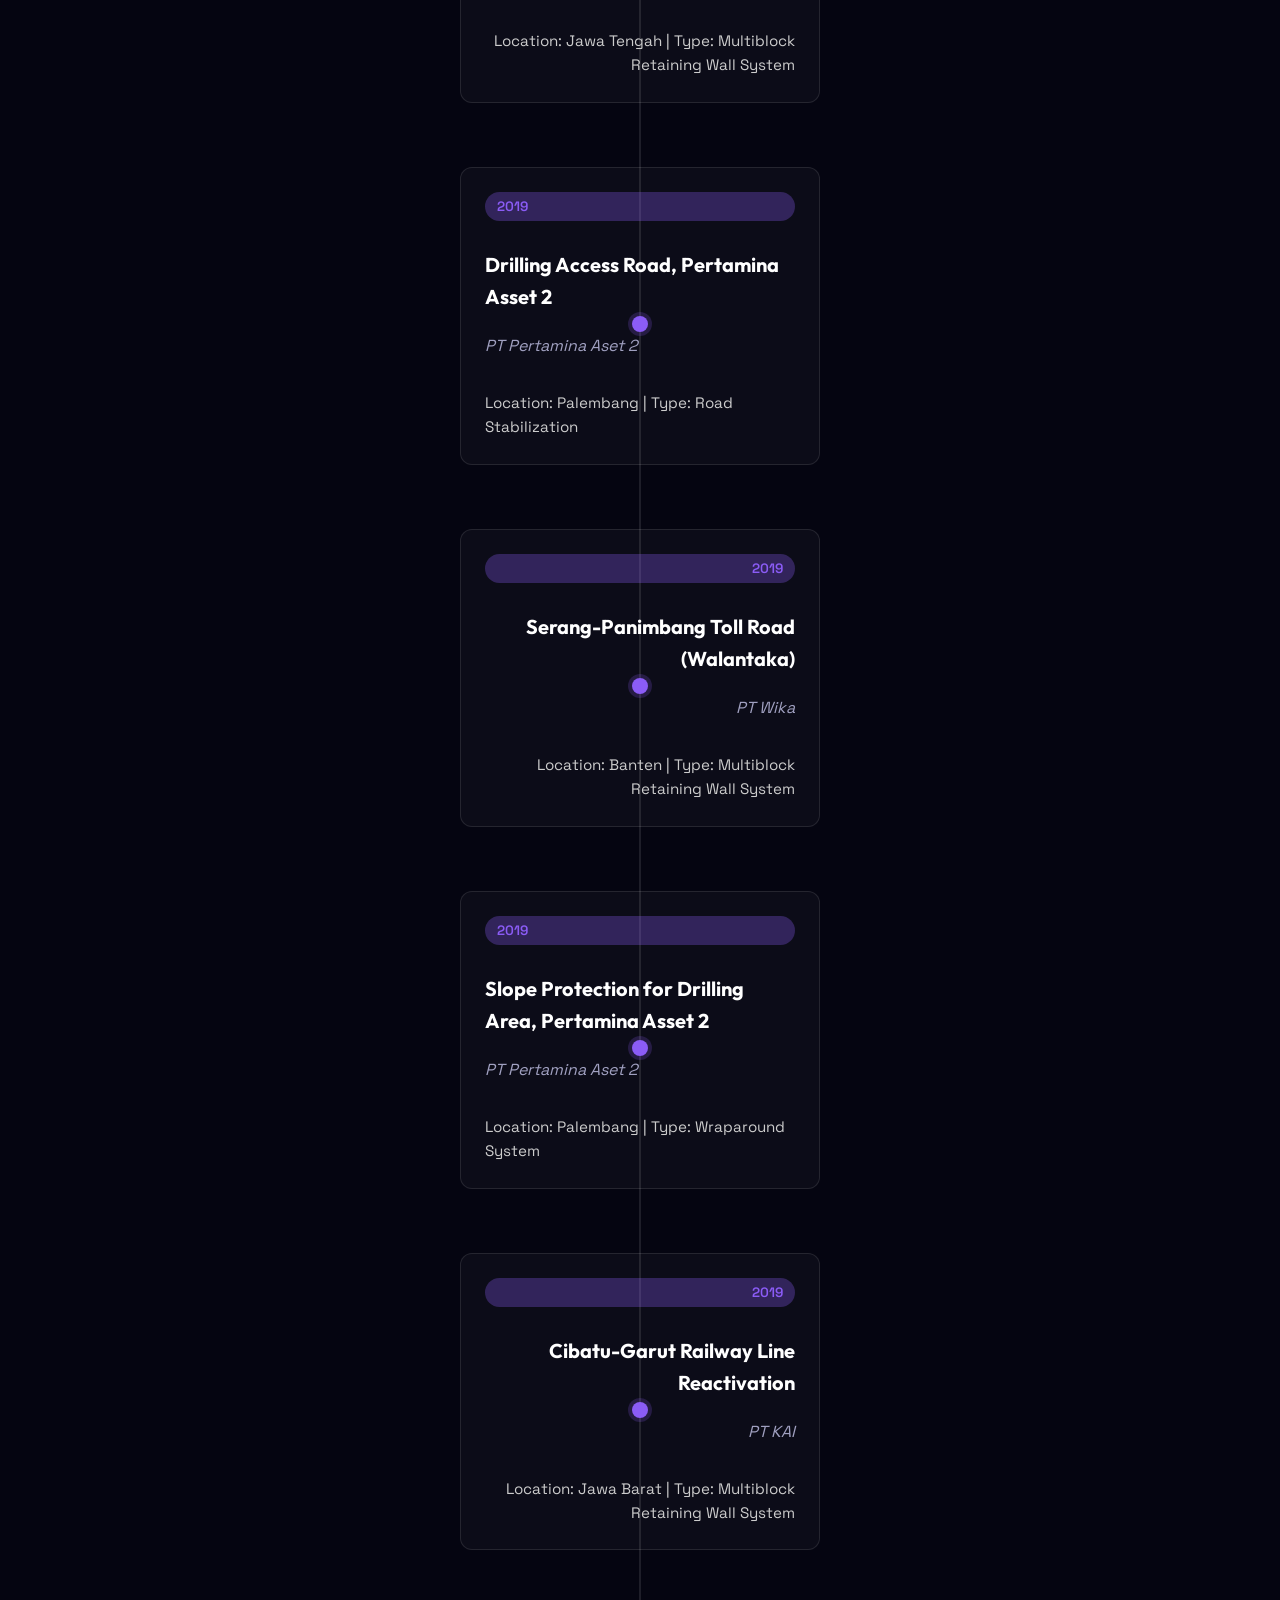
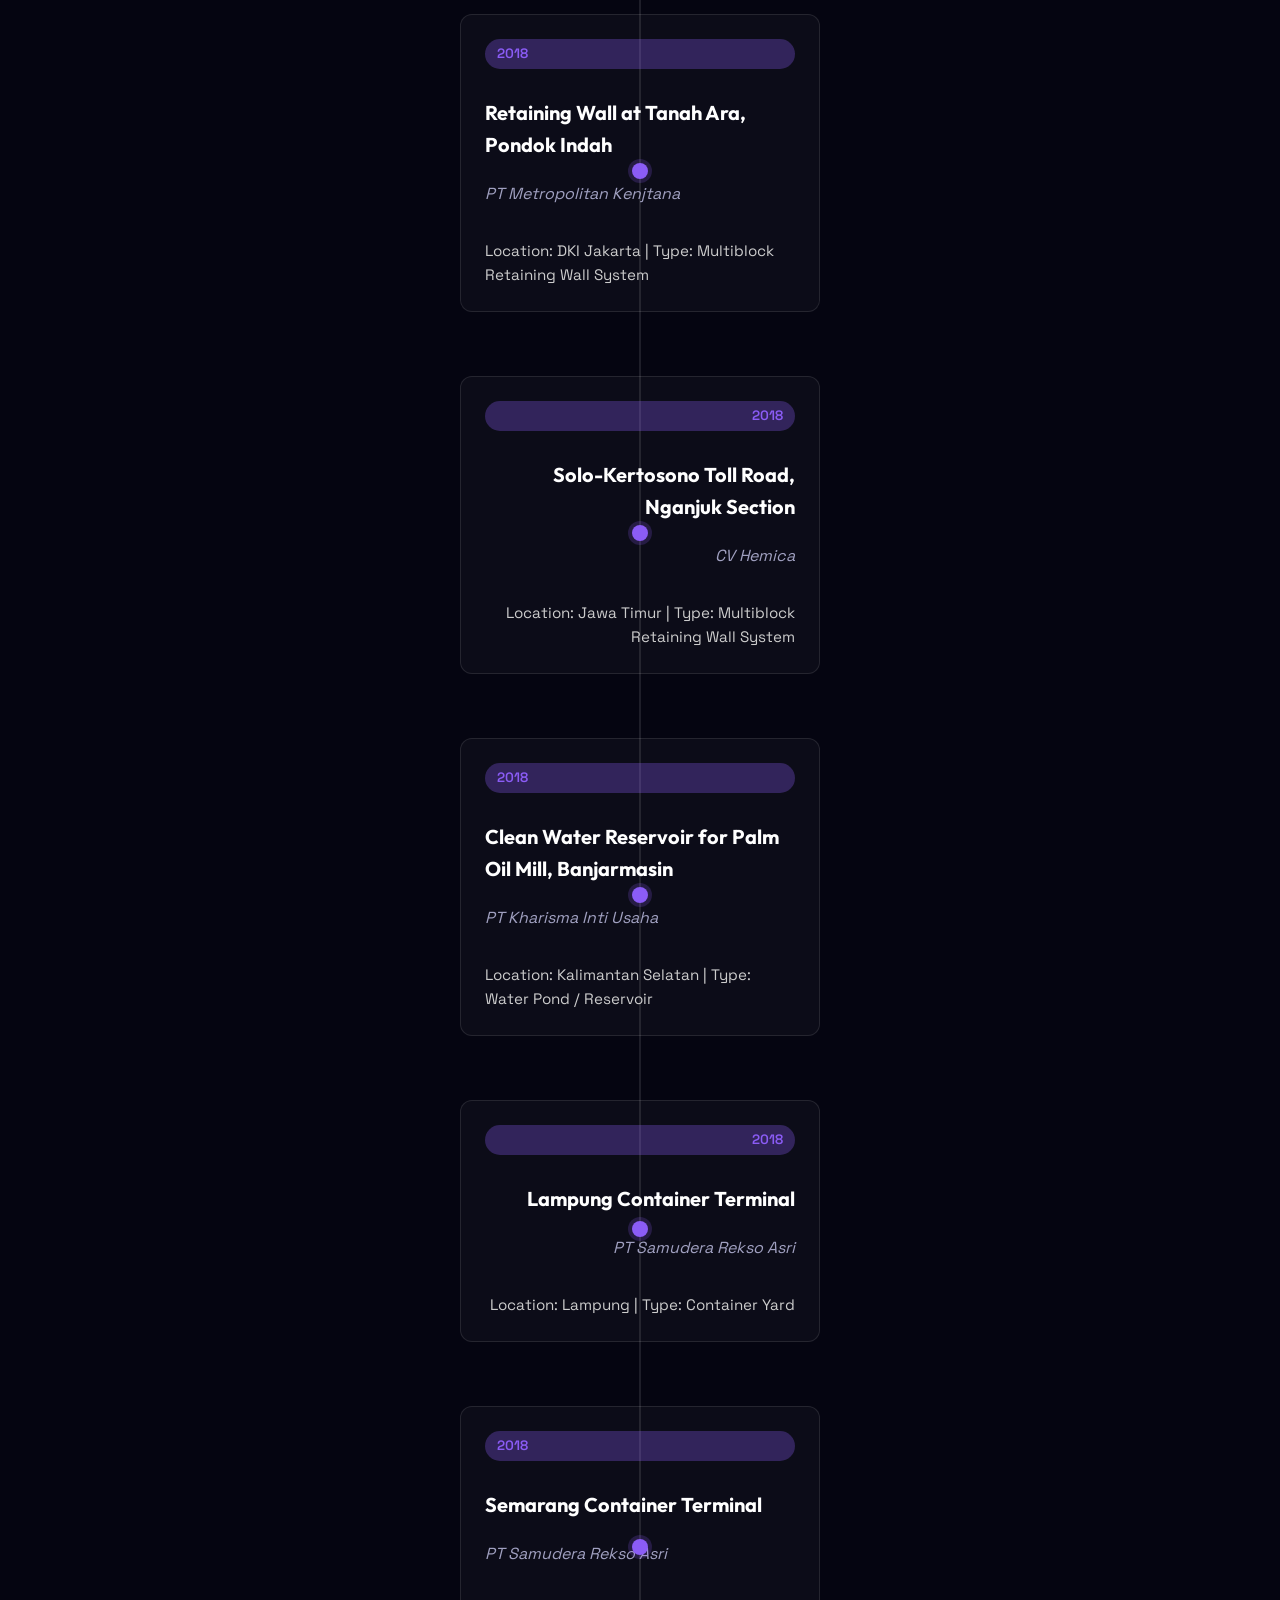
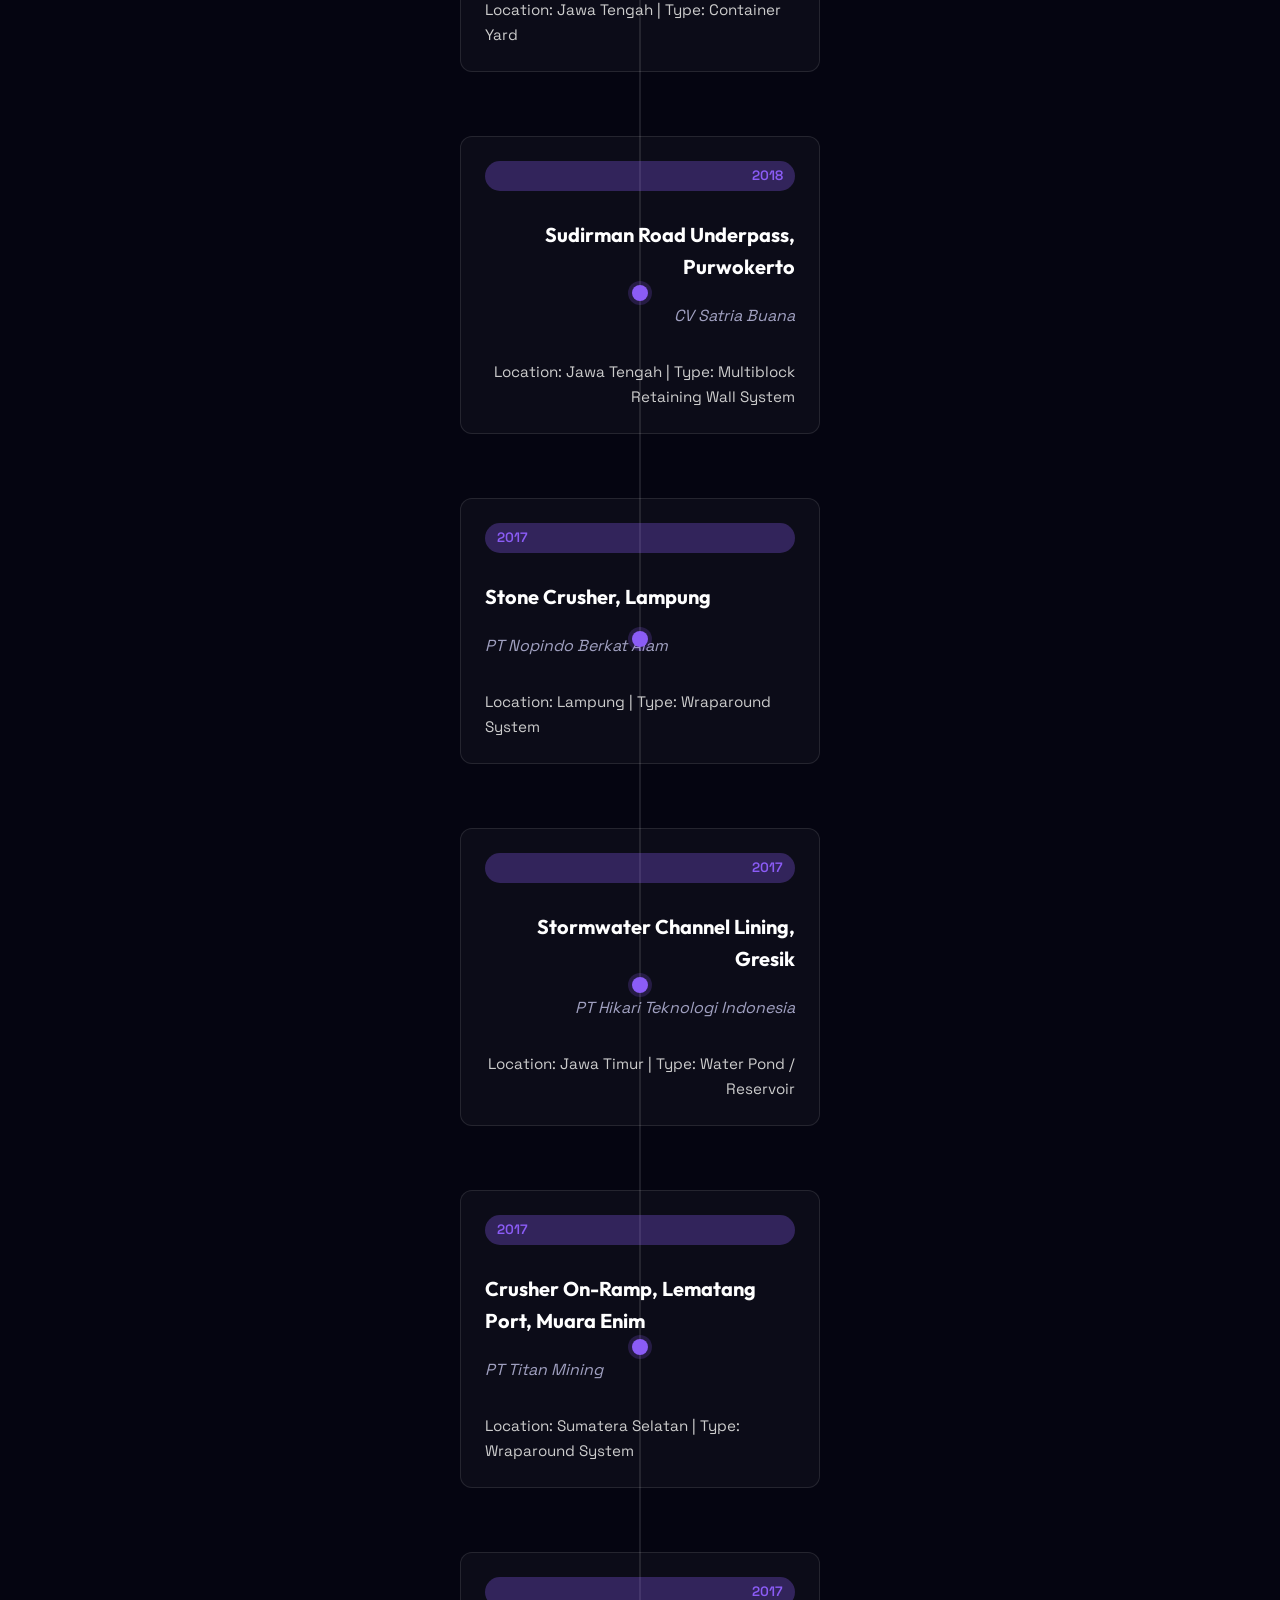
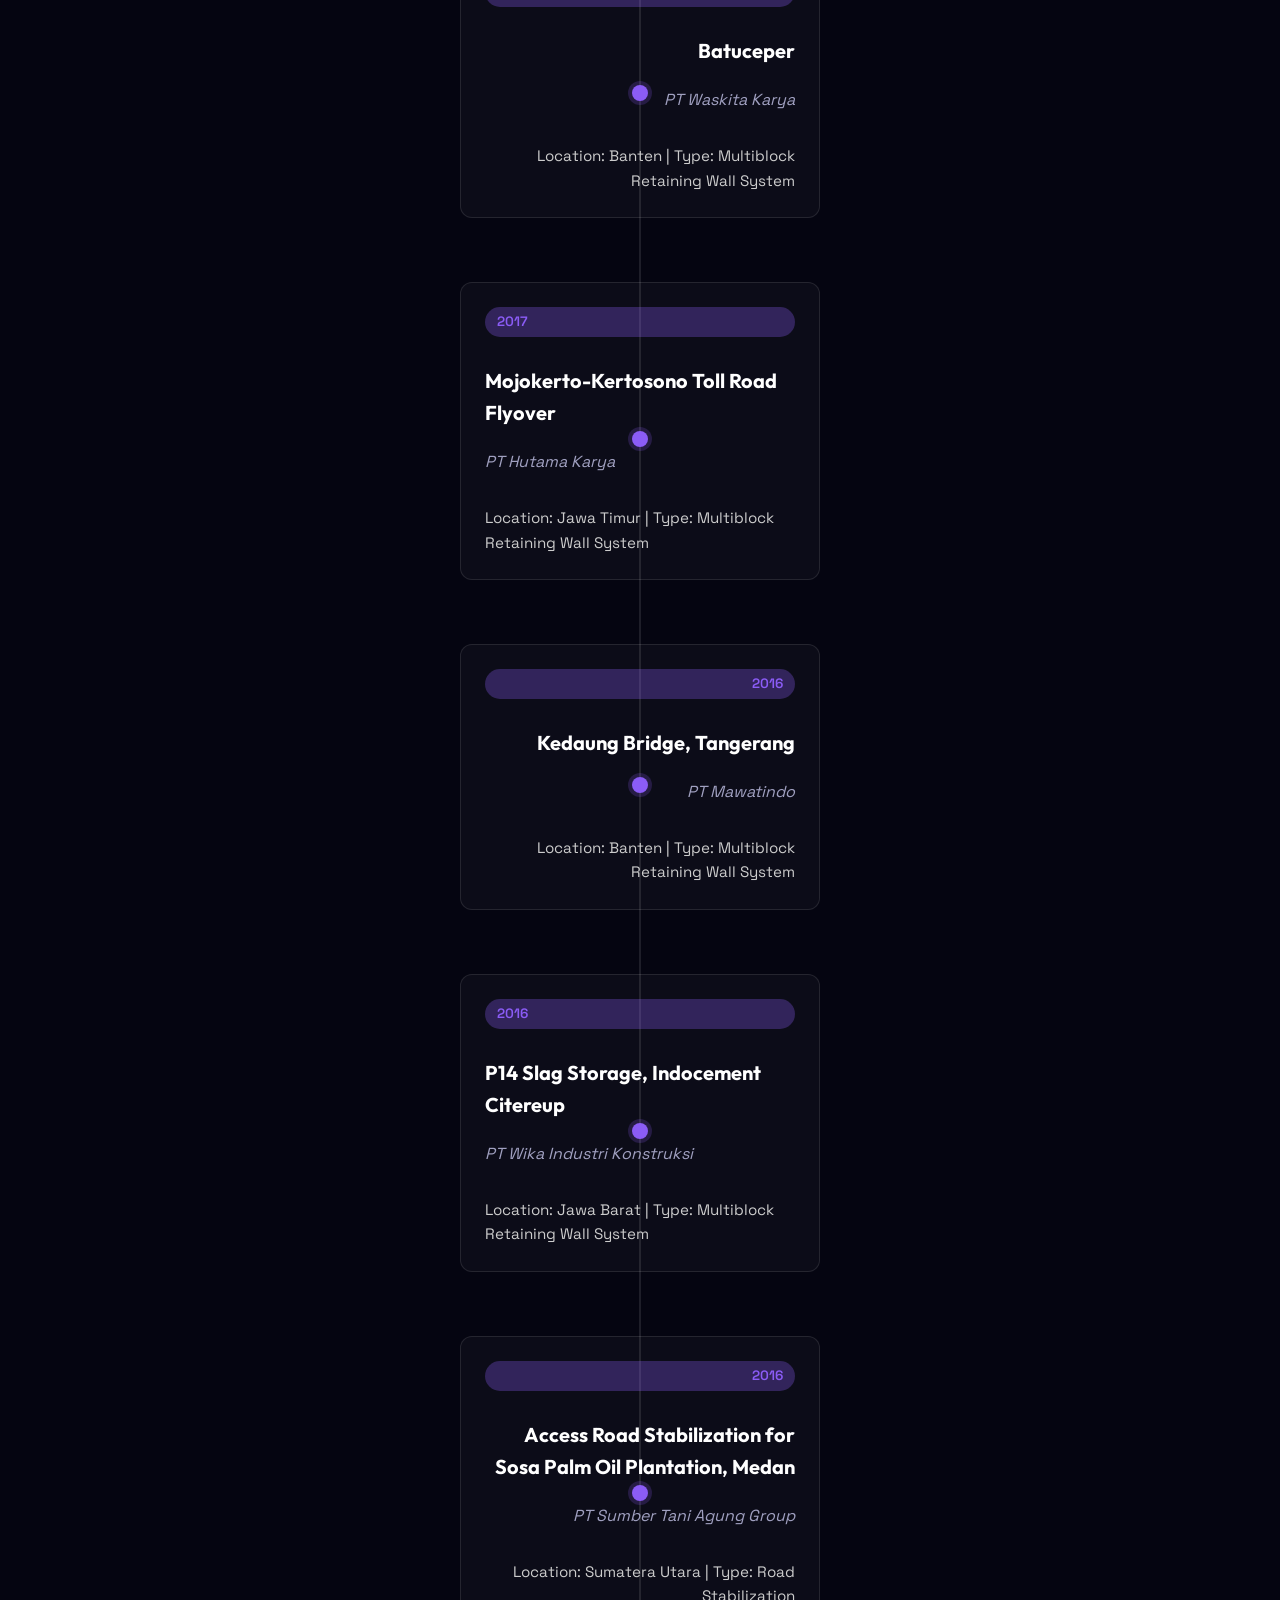
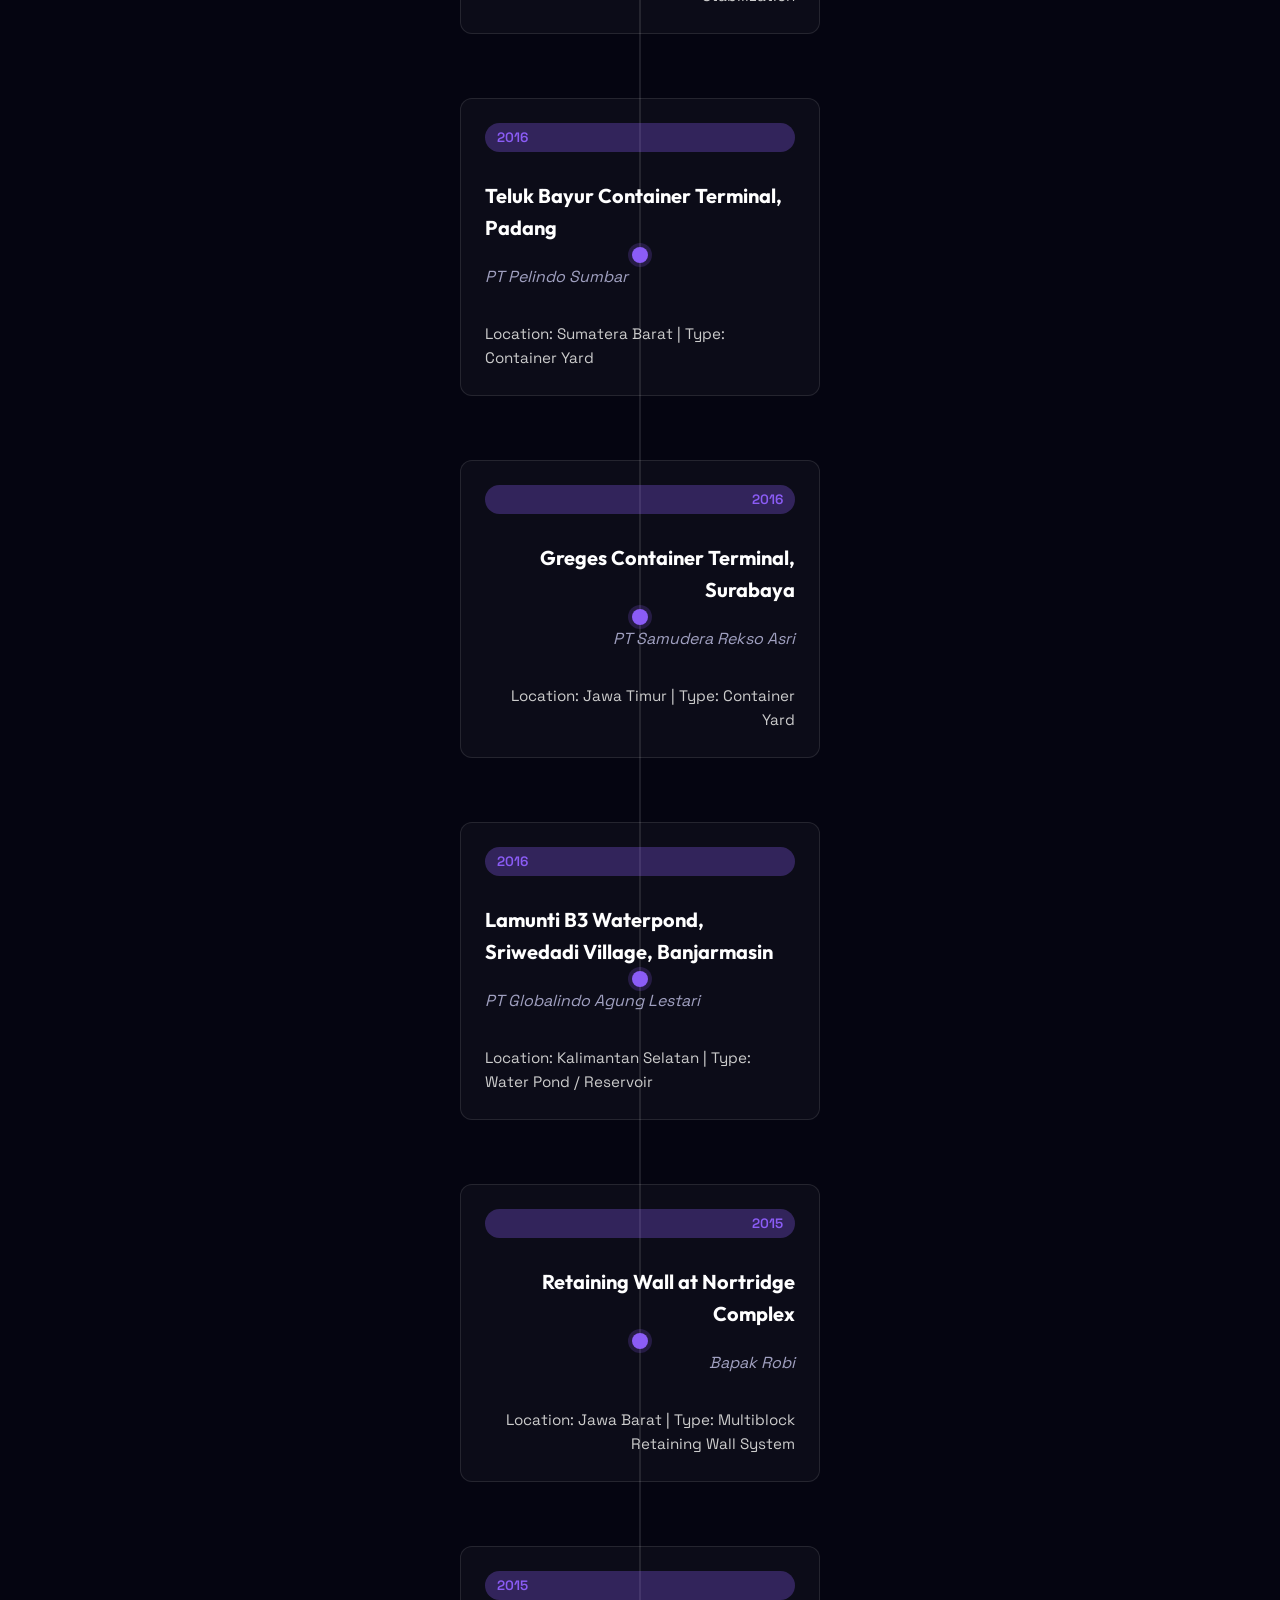
==== commit 2032717b: "🎨 Palette: Enhance Modal Accessibility & Keyboard Navigation 💡 What: Improved the accessibility and " ====
--- a/index.html
+++ b/index.html
@@ -41,9 +41,9 @@
             <div id="canvas-container"></div>
         </div>
 
-        <div class="scroll-indicator">
+        <div class="scroll-indicator" aria-hidden="true">
             <svg width="24" height="24" viewBox="0 0 24 24" fill="none" stroke="white" stroke-width="2"
-                stroke-linecap="round" stroke-linejoin="round" aria-hidden="true">
+                stroke-linecap="round" stroke-linejoin="round">
                 <path d="M7 13l5 5 5-5M7 6l5 5 5-5" />
             </svg>
         </div>
@@ -83,7 +83,7 @@
     <!-- MODAL DOM -->
     <div id="project-modal" class="modal-overlay" role="dialog" aria-modal="true" aria-labelledby="modal-title">
         <div class="modal-content">
-            <button class="close-modal" id="close-modal" aria-label="Close project details">&times;</button>
+            <button class="close-modal" id="close-modal" aria-label="Close modal">&times;</button>
             <img src="" alt="" id="modal-image" class="modal-img">
             <div class="project-category" id="modal-category"></div>
             <h2 class="heading-lg" id="modal-title" style="font-size: 2.5rem; margin-bottom: 1rem;"></h2>
--- a/styles.css
+++ b/styles.css
@@ -1,1127 +1,453 @@
-/* 
-  MODERN BLUE THEME - PORTFOLIO STYLES
-  Brand: Deep Navy, Neon Cyan, Soft Teal
-*/
-
-@import url('https://fonts.googleapis.com/css2?family=Inter:wght@300;400;500;600;700;800&family=Space+Grotesk:wght@300;400;500;600;700&display=swap');
-
-:root {
-    /* Primary Palette - Modern Blue */
-    --bg-color: #030712;
-    --bg-secondary: #0a1628;
-    --bg-tertiary: #0f1f35;
-    --text-primary: #ffffff;
-    --text-secondary: #94a3b8;
-    --accent-primary: #00d4ff;
-    --accent-secondary: #0891b2;
-    --accent-tertiary: #06b6d4;
-    --accent-glow: rgba(0, 212, 255, 0.3);
-    --accent-glow-strong: rgba(0, 212, 255, 0.5);
-    --border-color: rgba(255, 255, 255, 0.08);
-    --card-bg: rgba(255, 255, 255, 0.03);
-    --card-bg-hover: rgba(255, 255, 255, 0.06);
-    --glass-bg: rgba(10, 22, 40, 0.8);
-    --font-heading: 'Inter', sans-serif;
-    --font-body: 'Space Grotesk', sans-serif;
-    --radius-sm: 8px;
-    --radius-md: 12px;
-    --radius-lg: 16px;
-    --radius-xl: 24px;
-    --transition-fast: 0.2s ease;
-    --transition-normal: 0.3s ease;
-    --transition-slow: 0.5s ease;
+/* 
+  PREMIUM DARK THEME - CORE STYLES 
+  Inspired by diogotc.com
+*/
+
+@import url('https://fonts.googleapis.com/css2?family=Outfit:wght@300;400;600;800&family=Space+Grotesk:wght@300;400;500;700&display=swap');
+
+:root {
+    --bg-color: #050511;
+    --bg-secondary: #0a0a1f;
+    --text-primary: #ffffff;
+    --text-secondary: #a0a0c0;
+    --accent-primary: #8b5cf6;
+    /* Modern Purple */
+    --accent-secondary: #6d28d9;
+    --accent-glow: rgba(139, 92, 246, 0.3);
+    --border-color: rgba(255, 255, 255, 0.1);
+    --card-bg: rgba(255, 255, 255, 0.03);
+    --font-heading: 'Outfit', sans-serif;
+    --font-body: 'Space Grotesk', sans-serif;
+}
+
+* {
+    margin: 0;
+    padding: 0;
+    box-sizing: border-box;
+}
+
+body {
+    background-color: var(--bg-color);
+    color: var(--text-primary);
+    font-family: var(--font-body);
+    overflow-x: hidden;
+    line-height: 1.6;
+}
+
+a {
+    text-decoration: none;
+    color: inherit;
+    transition: color 0.3s ease;
+}
+
+a:hover {
+    color: var(--accent-primary);
+}
+
+/* LAYOUT UTILITIES */
+.container {
+    max-width: 1200px;
+    margin: 0 auto;
+    padding: 0 2rem;
+}
+
+.section {
+    padding: 8rem 0;
+    position: relative;
+}
+
+/* TYPOGRAPHY */
+h1,
+h2,
+h3,
+h4 {
+    font-family: var(--font-heading);
+}
+
+.heading-xl {
+    font-size: 5rem;
+    font-weight: 800;
+    line-height: 1.1;
+    background: linear-gradient(to right, #fff, var(--accent-primary));
+    -webkit-background-clip: text;
+    -webkit-text-fill-color: transparent;
+    margin-bottom: 2rem;
+}
+
+.heading-lg {
+    font-size: 3rem;
+    font-weight: 700;
+    margin-bottom: 3rem;
+    position: relative;
+    display: inline-block;
+}
+
+.heading-lg::after {
+    content: '';
+    position: absolute;
+    bottom: -10px;
+    left: 0;
+    width: 60px;
+    height: 4px;
+    background: var(--accent-primary);
+    border-radius: 2px;
+}
+
+/* HERO SECTION */
+#hero {
+    height: 100vh;
+    display: flex;
+    align-items: center;
+    justify-content: space-between;
+    position: relative;
+    overflow: hidden;
+}
+
+.hero-content {
+    flex: 1;
+    z-index: 10;
+}
+
+.hero-visual {
+    flex: 1;
+    height: 100%;
+    position: relative;
+    display: flex;
+    align-items: center;
+    justify-content: center;
+}
+
+#canvas-container {
+    width: 100%;
+    height: 100%;
+    position: absolute;
+    top: 0;
+    right: 0;
+}
+
+.scroll-indicator {
+    position: absolute;
+    bottom: 2rem;
+    left: 50%;
+    transform: translateX(-50%);
+    animation: bounce 2s infinite;
+    opacity: 0.7;
+}
+
+@keyframes bounce {
+
+    0%,
+    20%,
+    50%,
+    80%,
+    100% {
+        transform: translateY(0) translateX(-50%);
+    }
+
+    40% {
+        transform: translateY(-10px) translateX(-50%);
+    }
+
+    60% {
+        transform: translateY(-5px) translateX(-50%);
+    }
+}
+
+/* TOP PROJECTS (CARDS) */
+.projects-grid {
+    display: grid;
+    grid-template-columns: repeat(auto-fit, minmax(300px, 1fr));
+    gap: 2rem;
+}
+
+.project-card {
+    background: var(--card-bg);
+    border: 1px solid var(--border-color);
+    border-radius: 16px;
+    overflow: hidden;
+    backdrop-filter: blur(10px);
+    transition: transform 0.4s ease, box-shadow 0.4s ease;
+    cursor: pointer;
+    position: relative;
+    group: hover;
+}
+
+.project-card:hover {
+    transform: translateY(-10px);
+    box-shadow: 0 20px 40px -10px var(--accent-glow);
+    border-color: var(--accent-primary);
+}
+
+.project-image {
+    width: 100%;
+    height: 200px;
+    object-fit: cover;
+    transition: transform 0.6s ease;
+}
+
+.project-card:hover .project-image {
+    transform: scale(1.05);
+}
+
+.project-info {
+    padding: 1.5rem;
+}
+
+.project-category {
+    font-size: 0.85rem;
+    color: var(--accent-primary);
+    text-transform: uppercase;
+    letter-spacing: 1px;
+    font-weight: 600;
+    margin-bottom: 0.5rem;
+}
+
+.project-title {
+    font-size: 1.5rem;
+    color: #fff;
+    margin-bottom: 0.75rem;
+}
+
+.project-desc {
+    color: var(--text-secondary);
+    font-size: 0.95rem;
+    line-height: 1.5;
+}
+
+/* EXPERIENCE TIMELINE */
+.timeline-container {
+    position: relative;
+    max-width: 800px;
+    margin: 0 auto;
+}
+
+/* The vertical line */
+.timeline-container::before {
+    content: '';
+    position: absolute;
+    top: 0;
+    bottom: 0;
+    left: 20px;
+    /* Adjust for mobile */
+    width: 2px;
+    background: var(--border-color);
+}
+
+@media (min-width: 768px) {
+    .timeline-container::before {
+        left: 50%;
+        transform: translateX(-50%);
+    }
+}
+
+.timeline-item {
+    position: relative;
+    margin-bottom: 4rem;
+    width: 100%;
+}
+
+.timeline-content {
+    position: relative;
+    width: 100%;
+    padding-left: 50px;
+    /* On mobile, standard list style */
+}
+
+@media (min-width: 768px) {
+    .timeline-item {
+        display: flex;
+        justify-content: center;
+        align-items: flex-start;
+    }
+
+    .timeline-content {
+        width: 45%;
+        padding: 0;
+    }
+
+    /* Alternating sides */
+    .timeline-item:nth-child(odd) {
+        flex-direction: row-reverse;
+    }
+
+    .timeline-item:nth-child(odd) .timeline-content {
+        text-align: left;
+    }
+
+    .timeline-item:nth-child(even) .timeline-content {
+        text-align: right;
+    }
+}
+
+/* Timeline Dot */
+.timeline-dot {
+    position: absolute;
+    left: 20px;
+    top: 50%;
+    /* Center relative to the image/content if needed, or keep top */
+    width: 16px;
+    height: 16px;
+    background: var(--accent-primary);
+    border-radius: 50%;
+    transform: translateX(-50%);
+    box-shadow: 0 0 0 4px rgba(139, 92, 246, 0.2);
+    z-index: 5;
+}
+
+@media (min-width: 768px) {
+    .timeline-dot {
+        left: 50%;
+    }
+}
+
+.experience-card {
+    background: var(--card-bg);
+    border: 1px solid var(--border-color);
+    padding: 1.5rem;
+    border-radius: 12px;
+    transition: all 0.3s ease;
+    display: flex;
+    flex-direction: column;
+    gap: 1rem;
+}
+
+.experience-image {
+    width: 100%;
+    height: 150px;
+    object-fit: cover;
+    border-radius: 8px;
+    margin-bottom: 0.5rem;
+}
+
+.experience-card:hover {
+    border-color: var(--accent-primary);
+    background: rgba(255, 255, 255, 0.05);
+}
+
+.experience-year {
+    display: inline-block;
+    background: var(--accent-glow);
+    color: var(--accent-primary);
+    padding: 0.25rem 0.75rem;
+    border-radius: 20px;
+    font-size: 0.85rem;
+    font-weight: 600;
+    margin-bottom: 0.75rem;
+}
+
+.experience-role {
+    font-size: 1.25rem;
+    color: #fff;
+    margin-bottom: 0.25rem;
+}
+
+.experience-company {
+    color: var(--text-secondary);
+    font-style: italic;
+    margin-bottom: 1rem;
+}
+
+/* CONTACT */
+.contact-btn {
+    display: inline-block;
+    background: var(--accent-primary);
+    color: #fff;
+    padding: 1rem 2rem;
+    border-radius: 50px;
+    font-weight: 600;
+    font-size: 1.1rem;
+    margin-top: 2rem;
+    transition: transform 0.2s, box-shadow 0.2s;
+}
+
+.contact-btn:hover {
+    transform: translateY(-2px);
+    box-shadow: 0 10px 20px -5px var(--accent-glow);
+}
+
+/* PROJECT MODAL */
+.modal-overlay {
+    position: fixed;
+    top: 0;
+    left: 0;
+    width: 100%;
+    height: 100%;
+    background: rgba(0, 0, 0, 0.85);
+    backdrop-filter: blur(5px);
+    z-index: 1000;
+    display: flex;
+    justify-content: center;
+    align-items: center;
+    opacity: 0;
+    pointer-events: none;
+    transition: opacity 0.3s ease;
+}
+
+.modal-overlay.active {
+    opacity: 1;
+    pointer-events: auto;
+}
+
+.modal-content {
+    background: #0a0a1f;
+    border: 1px solid var(--accent-primary);
+    width: 90%;
+    max-width: 800px;
+    max-height: 90vh;
+    overflow-y: auto;
+    border-radius: 20px;
+    padding: 2rem;
+    position: relative;
+    transform: translateY(20px);
+    transition: transform 0.3s ease;
+    box-shadow: 0 0 50px rgba(139, 92, 246, 0.3);
+}
+
+.modal-overlay.active .modal-content {
+    transform: translateY(0);
+}
+
+.close-modal {
+    position: absolute;
+    top: 1.5rem;
+    right: 1.5rem;
+    background: transparent;
+    border: none;
+    color: #fff;
+    font-size: 2rem;
+    cursor: pointer;
+    line-height: 1;
+}
+
+.modal-img {
+    width: 100%;
+    height: 300px;
+    object-fit: cover;
+    border-radius: 12px;
+    margin-bottom: 2rem;
+}
+
+/* FOOTER */
+footer {
+    padding: 4rem 0;
+    text-align: center;
+    border-top: 1px solid var(--border-color);
+    color: var(--text-secondary);
 }
-
-* {
-    margin: 0;
-    padding: 0;
-    box-sizing: border-box;
-}
-
-html {
-    scroll-behavior: smooth;
-}
-
-body {
-    background-color: var(--bg-color);
-    color: var(--text-primary);
-    font-family: var(--font-body);
-    overflow-x: hidden;
-    line-height: 1.6;
-}
-
-a {
-    text-decoration: none;
-    color: inherit;
-    transition: color var(--transition-normal);
-}
-
-a:hover {
-    color: var(--accent-primary);
-}
-
-/* ========================================
-   LAYOUT UTILITIES
-======================================== */
-
-.container {
-    max-width: 1200px;
-    margin: 0 auto;
-    padding: 0 2rem;
-}
-
-.section {
-    padding: 6rem 0;
-    position: relative;
-}
-
-.section-subtitle {
-    color: var(--text-secondary);
-    font-size: 1.1rem;
-    margin-top: -2rem;
-    margin-bottom: 2rem;
-}
-
-/* ========================================
-   TYPOGRAPHY
-======================================== */
-
-h1,
-h2,
-h3,
-h4 {
-    font-family: var(--font-heading);
-}
-
-.heading-xl {
-    font-size: clamp(2.5rem, 8vw, 5rem);
-    font-weight: 800;
-    line-height: 1.1;
-    background: linear-gradient(135deg, #fff 0%, var(--accent-primary) 50%, var(--accent-secondary) 100%);
-    -webkit-background-clip: text;
-    -webkit-text-fill-color: transparent;
-    background-clip: text;
-    margin-bottom: 1.5rem;
-}
-
-.heading-lg {
-    font-size: clamp(1.8rem, 4vw, 3rem);
-    font-weight: 700;
-    margin-bottom: 3rem;
-    position: relative;
-    display: inline-block;
-}
-
-.heading-lg::after {
-    content: '';
-    position: absolute;
-    bottom: -10px;
-    left: 0;
-    width: 60px;
-    height: 4px;
-    background: linear-gradient(90deg, var(--accent-primary), var(--accent-secondary));
-    border-radius: 2px;
-}
-
-/* ========================================
-   BUTTONS
-======================================== */
-
-.btn-primary {
-    display: inline-flex;
-    align-items: center;
-    gap: 0.5rem;
-    background: linear-gradient(135deg, var(--accent-primary), var(--accent-secondary));
-    color: #000;
-    padding: 1rem 2rem;
-    border-radius: 50px;
-    font-weight: 600;
-    font-size: 1rem;
-    transition: transform var(--transition-fast), box-shadow var(--transition-normal);
-    border: none;
-    cursor: pointer;
-}
-
-.btn-primary:hover {
-    transform: translateY(-3px);
-    box-shadow: 0 10px 30px -5px var(--accent-glow-strong);
-    color: #000;
-}
-
-.btn-secondary {
-    display: inline-flex;
-    align-items: center;
-    gap: 0.5rem;
-    background: transparent;
-    color: var(--text-primary);
-    padding: 1rem 2rem;
-    border-radius: 50px;
-    font-weight: 600;
-    font-size: 1rem;
-    border: 2px solid var(--border-color);
-    transition: all var(--transition-normal);
-    cursor: pointer;
-}
-
-.btn-secondary:hover {
-    border-color: var(--accent-primary);
-    color: var(--accent-primary);
-    background: rgba(0, 212, 255, 0.1);
-}
-
-/* ========================================
-   FLOATING SIDE NAVIGATION
-======================================== */
-
-.side-nav {
-    position: fixed;
-    left: 2rem;
-    top: 50%;
-    transform: translateY(-50%);
-    display: flex;
-    flex-direction: column;
-    gap: 0.5rem;
-    z-index: 1000;
-    background: var(--glass-bg);
-    backdrop-filter: blur(20px);
-    -webkit-backdrop-filter: blur(20px);
-    padding: 1rem 0.75rem;
-    border-radius: var(--radius-xl);
-    border: 1px solid var(--border-color);
-    box-shadow: 0 4px 30px rgba(0, 0, 0, 0.3);
-    /* Hidden by default - appears after scrolling past hero */
-    opacity: 0;
-    visibility: hidden;
-    transition: opacity 0.4s ease, visibility 0.4s ease, transform 0.4s ease;
-}
-
-.side-nav.visible {
-    opacity: 0.5;
-    visibility: visible;
-}
-
-.side-nav:hover {
-    opacity: 1;
-    background: var(--bg-secondary);
-}
-
-.nav-item {
-    width: 44px;
-    height: 44px;
-    display: flex;
-    align-items: center;
-    justify-content: center;
-    border-radius: var(--radius-md);
-    color: var(--text-secondary);
-    transition: all var(--transition-normal);
-    position: relative;
-}
-
-.nav-item:hover,
-.nav-item.active {
-    color: var(--accent-primary);
-    background: rgba(0, 212, 255, 0.1);
-}
-
-.nav-item.active {
-    box-shadow: inset 0 0 20px rgba(0, 212, 255, 0.2);
-}
-
-.nav-item::after {
-    content: attr(data-tooltip);
-    position: absolute;
-    left: calc(100% + 15px);
-    background: var(--bg-secondary);
-    color: var(--text-primary);
-    padding: 0.5rem 1rem;
-    border-radius: var(--radius-sm);
-    font-size: 0.85rem;
-    white-space: nowrap;
-    opacity: 0;
-    visibility: hidden;
-    transition: all var(--transition-fast);
-    border: 1px solid var(--border-color);
-}
-
-.nav-item:hover::after {
-    opacity: 1;
-    visibility: visible;
-}
-
-@media (max-width: 768px) {
-    .side-nav {
-        left: 50%;
-        top: auto;
-        bottom: 1.5rem;
-        transform: translateX(-50%);
-        flex-direction: row;
-        padding: 0.75rem 1rem;
-    }
-
-    .nav-item::after {
-        display: none;
-    }
-}
-
-/* ========================================
-   HERO SECTION
-======================================== */
-
-#hero {
-    min-height: 100vh;
-    display: flex;
-    align-items: center;
-    justify-content: space-between;
-    position: relative;
-    overflow: hidden;
-    padding-top: 2rem;
-}
-
-.hero-content {
-    flex: 1;
-    z-index: 10;
-    max-width: 600px;
-}
-
-.hero-greeting {
-    color: var(--accent-primary);
-    text-transform: uppercase;
-    letter-spacing: 3px;
-    font-size: 0.9rem;
-    margin-bottom: 1rem;
-    font-weight: 600;
-}
-
-.hero-subtitle-text {
-    color: var(--text-secondary);
-    -webkit-text-fill-color: var(--text-secondary);
-}
-
-.hero-description {
-    font-size: 1.2rem;
-    color: var(--text-secondary);
-    max-width: 500px;
-    margin-bottom: 2rem;
-    line-height: 1.7;
-}
-
-.hero-cta {
-    display: flex;
-    gap: 1rem;
-    flex-wrap: wrap;
-}
-
-.hero-visual {
-    flex: 1;
-    height: 100%;
-    position: relative;
-    display: flex;
-    align-items: center;
-    justify-content: center;
-    min-height: 400px;
-}
-
-#canvas-container {
-    width: 100%;
-    height: 100%;
-    position: absolute;
-    top: 0;
-    right: 0;
-    opacity: 0.6;
-}
-
-.hero-image-wrapper {
-    position: relative;
-    z-index: 10;
-}
-
-.hero-img-element {
-    width: 320px;
-    height: 320px;
-    object-fit: cover;
-    border-radius: 50%;
-    border: 3px solid var(--accent-primary);
-    box-shadow: 0 0 60px var(--accent-glow);
-    animation: float 6s ease-in-out infinite;
-}
-
-.hero-image-glow {
-    position: absolute;
-    top: 50%;
-    left: 50%;
-    transform: translate(-50%, -50%);
-    width: 400px;
-    height: 400px;
-    background: radial-gradient(circle, var(--accent-glow) 0%, transparent 70%);
-    border-radius: 50%;
-    z-index: -1;
-    animation: pulse 4s ease-in-out infinite;
-}
-
-@keyframes float {
-
-    0%,
-    100% {
-        transform: translateY(0px);
-    }
-
-    50% {
-        transform: translateY(-20px);
-    }
-}
-
-@keyframes pulse {
-
-    0%,
-    100% {
-        opacity: 0.5;
-        transform: translate(-50%, -50%) scale(1);
-    }
-
-    50% {
-        opacity: 0.8;
-        transform: translate(-50%, -50%) scale(1.1);
-    }
-}
-
-.scroll-indicator {
-    position: absolute;
-    bottom: 2rem;
-    left: 50%;
-    transform: translateX(-50%);
-    animation: bounce 2s infinite;
-    opacity: 0.5;
-    color: var(--text-secondary);
-}
-
-@keyframes bounce {
-
-    0%,
-    20%,
-    50%,
-    80%,
-    100% {
-        transform: translateY(0) translateX(-50%);
-    }
-
-    40% {
-        transform: translateY(-10px) translateX(-50%);
-    }
-
-    60% {
-        transform: translateY(-5px) translateX(-50%);
-    }
-}
-
-@media (max-width: 900px) {
-    #hero {
-        flex-direction: column-reverse;
-        text-align: center;
-        padding-top: 4rem;
-    }
-
-    .hero-content {
-        max-width: 100%;
-    }
-
-    .hero-description {
-        margin: 0 auto 2rem;
-    }
-
-    .hero-cta {
-        justify-content: center;
-    }
-
-    .hero-img-element {
-        width: 250px;
-        height: 250px;
-    }
-}
-
-/* ========================================
-   ABOUT SECTION
-======================================== */
-
-.about-content {
-    max-width: 800px;
-    margin: 0 auto;
-    background: var(--card-bg);
-    padding: 2.5rem;
-    border-radius: var(--radius-lg);
-    border: 1px solid var(--border-color);
-    backdrop-filter: blur(10px);
-    box-shadow: 0 20px 40px -10px rgba(0, 0, 0, 0.5);
-}
-
-.about-content p {
-    color: var(--text-secondary);
-    font-size: 1.1rem;
-    line-height: 1.9;
-    white-space: pre-line;
-}
-
-/* ========================================
-   SKILLS SECTION
-======================================== */
-
-.skills-grid {
-    display: grid;
-    grid-template-columns: repeat(auto-fit, minmax(320px, 1fr));
-    gap: 1.5rem;
-}
-
-.skill-card {
-    background: var(--card-bg);
-    border: 1px solid var(--border-color);
-    border-radius: var(--radius-lg);
-    padding: 1.5rem;
-    display: flex;
-    align-items: center;
-    gap: 1.25rem;
-    transition: all var(--transition-normal);
-}
-
-.skill-card:hover {
-    background: var(--card-bg-hover);
-    border-color: var(--accent-primary);
-    transform: translateY(-5px);
-    box-shadow: 0 15px 30px -10px var(--accent-glow);
-}
-
-.skill-icon {
-    font-size: 2rem;
-    width: 60px;
-    height: 60px;
-    display: flex;
-    align-items: center;
-    justify-content: center;
-    background: linear-gradient(135deg, rgba(0, 212, 255, 0.1), rgba(8, 145, 178, 0.1));
-    border-radius: var(--radius-md);
-    flex-shrink: 0;
-}
-
-.skill-info {
-    flex: 1;
-}
-
-.skill-name {
-    font-weight: 600;
-    font-size: 1.1rem;
-    margin-bottom: 0.5rem;
-    color: var(--text-primary);
-}
-
-.skill-bar {
-    height: 8px;
-    background: var(--bg-secondary);
-    border-radius: 4px;
-    overflow: hidden;
-}
-
-.skill-progress {
-    height: 100%;
-    background: linear-gradient(90deg, var(--accent-primary), var(--accent-secondary));
-    border-radius: 4px;
-    transition: width 1s ease-out;
-    position: relative;
-}
-
-.skill-progress::after {
-    content: '';
-    position: absolute;
-    right: 0;
-    top: 0;
-    width: 6px;
-    height: 100%;
-    background: #fff;
-    border-radius: 2px;
-    box-shadow: 0 0 10px var(--accent-primary);
-}
-
-.skill-level {
-    font-size: 0.85rem;
-    color: var(--accent-primary);
-    margin-top: 0.25rem;
-    font-weight: 500;
-}
-
-/* ========================================
-   PROJECTS SECTION
-======================================== */
-
-.project-filters {
-    display: flex;
-    gap: 0.75rem;
-    flex-wrap: wrap;
-    margin-bottom: 2rem;
-}
-
-.filter-btn {
-    padding: 0.5rem 1.25rem;
-    border-radius: 50px;
-    background: var(--card-bg);
-    border: 1px solid var(--border-color);
-    color: var(--text-secondary);
-    font-size: 0.9rem;
-    cursor: pointer;
-    transition: all var(--transition-normal);
-}
-
-.filter-btn:hover,
-.filter-btn.active {
-    background: rgba(0, 212, 255, 0.1);
-    border-color: var(--accent-primary);
-    color: var(--accent-primary);
-}
-
-.projects-grid {
-    display: grid;
-    grid-template-columns: repeat(auto-fit, minmax(320px, 1fr));
-    gap: 2rem;
-}
-
-.project-card {
-    background: var(--card-bg);
-    border: 1px solid var(--border-color);
-    border-radius: var(--radius-lg);
-    overflow: hidden;
-    backdrop-filter: blur(10px);
-    transition: all var(--transition-slow);
-    cursor: pointer;
-    position: relative;
-}
-
-.project-card:hover {
-    transform: translateY(-10px);
-    box-shadow: 0 25px 50px -15px var(--accent-glow);
-    border-color: var(--accent-primary);
-}
-
-.project-image {
-    width: 100%;
-    height: 200px;
-    object-fit: cover;
-    transition: transform var(--transition-slow);
-}
-
-.project-card:hover .project-image {
-    transform: scale(1.05);
-}
-
-.project-info {
-    padding: 1.5rem;
-}
-
-.project-category {
-    font-size: 0.8rem;
-    color: var(--accent-primary);
-    text-transform: uppercase;
-    letter-spacing: 1.5px;
-    font-weight: 600;
-    margin-bottom: 0.5rem;
-}
-
-.project-title {
-    font-size: 1.4rem;
-    color: #fff;
-    margin-bottom: 0.75rem;
-    font-weight: 600;
-}
-
-.project-desc {
-    color: var(--text-secondary);
-    font-size: 0.95rem;
-    line-height: 1.6;
-}
-
-.project-cta {
-    margin-top: 1rem;
-    color: var(--accent-primary);
-    font-size: 0.9rem;
-    display: flex;
-    align-items: center;
-    gap: 0.5rem;
-}
-
-/* ========================================
-   EXPERIENCE TIMELINE
-======================================== */
-
-.timeline-container {
-    position: relative;
-    max-width: 900px;
-    margin: 0 auto;
-}
-
-.timeline-container::before {
-    content: '';
-    position: absolute;
-    top: 0;
-    bottom: 0;
-    left: 20px;
-    width: 2px;
-    background: linear-gradient(180deg, var(--accent-primary), var(--accent-secondary), transparent);
-}
-
-@media (min-width: 768px) {
-    .timeline-container::before {
-        left: 50%;
-        transform: translateX(-50%);
-    }
-}
-
-.timeline-item {
-    position: relative;
-    margin-bottom: 2rem;
-    width: 100%;
-    opacity: 0;
-    transform: translateY(20px);
-    transition: all var(--transition-slow);
-}
-
-.timeline-item.visible {
-    opacity: 1;
-    transform: translateY(0);
-}
-
-.timeline-content {
-    position: relative;
-    width: 100%;
-    padding-left: 60px;
-}
-
-@media (min-width: 768px) {
-    .timeline-item {
-        display: flex;
-        justify-content: center;
-        align-items: flex-start;
-    }
-
-    .timeline-content {
-        width: 45%;
-        padding: 0;
-    }
-
-    .timeline-item:nth-child(odd) {
-        flex-direction: row-reverse;
-    }
-
-    .timeline-item:nth-child(odd) .timeline-content {
-        text-align: left;
-    }
-
-    .timeline-item:nth-child(even) .timeline-content {
-        text-align: right;
-    }
-}
-
-.timeline-dot {
-    position: absolute;
-    left: 20px;
-    top: 1.5rem;
-    width: 14px;
-    height: 14px;
-    background: var(--accent-primary);
-    border-radius: 50%;
-    transform: translateX(-50%);
-    box-shadow: 0 0 20px var(--accent-glow);
-    z-index: 5;
-}
-
-@media (min-width: 768px) {
-    .timeline-dot {
-        left: 50%;
-    }
-}
-
-.experience-card {
-    background: var(--card-bg);
-    border: 1px solid var(--border-color);
-    padding: 1.5rem;
-    border-radius: var(--radius-lg);
-    transition: all var(--transition-normal);
-}
-
-.experience-card:hover {
-    border-color: var(--accent-primary);
-    background: var(--card-bg-hover);
-}
-
-.experience-image {
-    width: 100%;
-    height: 150px;
-    object-fit: cover;
-    border-radius: var(--radius-md);
-    margin-bottom: 1rem;
-}
-
-.experience-year {
-    display: inline-block;
-    background: rgba(0, 212, 255, 0.15);
-    color: var(--accent-primary);
-    padding: 0.25rem 0.75rem;
-    border-radius: 20px;
-    font-size: 0.85rem;
-    font-weight: 600;
-    margin-bottom: 0.75rem;
-}
-
-.experience-role {
-    font-size: 1.15rem;
-    color: #fff;
-    margin-bottom: 0.25rem;
-    font-weight: 600;
-}
-
-.experience-company {
-    color: var(--text-secondary);
-    font-style: italic;
-    margin-bottom: 0.75rem;
-    font-size: 0.95rem;
-}
-
-.experience-desc {
-    color: var(--text-secondary);
-    font-size: 0.9rem;
-    line-height: 1.5;
-}
-
-.load-more-container {
-    text-align: center;
-    margin-top: 2rem;
-}
-
-/* ========================================
-   EDUCATION & CERTIFICATION
-======================================== */
-
-.education-grid {
-    display: grid;
-    grid-template-columns: repeat(auto-fit, minmax(300px, 1fr));
-    gap: 3rem;
-}
-
-.education-column {
-    display: flex;
-    flex-direction: column;
-    gap: 1.5rem;
-}
-
-.column-title {
-    display: flex;
-    align-items: center;
-    gap: 0.75rem;
-    font-size: 1.3rem;
-    color: var(--accent-primary);
-    margin-bottom: 0.5rem;
-}
-
-.edu-card,
-.cert-card {
-    background: var(--card-bg);
-    border: 1px solid var(--border-color);
-    border-radius: var(--radius-lg);
-    padding: 1.5rem;
-    transition: all var(--transition-normal);
-}
-
-.edu-card:hover,
-.cert-card:hover {
-    border-color: var(--accent-primary);
-    transform: translateX(10px);
-}
-
-.edu-institution,
-.cert-name {
-    font-size: 1.1rem;
-    font-weight: 600;
-    color: var(--text-primary);
-    margin-bottom: 0.25rem;
-}
-
-.edu-degree,
-.cert-issuer {
-    color: var(--text-secondary);
-    font-size: 0.95rem;
-    margin-bottom: 0.5rem;
-}
-
-.edu-year,
-.cert-year {
-    color: var(--accent-primary);
-    font-size: 0.85rem;
-    font-weight: 500;
-}
-
-/* ========================================
-   LANGUAGES
-======================================== */
-
-.languages-container {
-    max-width: 600px;
-    margin: 0 auto;
-    display: flex;
-    flex-direction: column;
-    gap: 1.5rem;
-}
-
-.language-item {
-    display: flex;
-    align-items: center;
-    gap: 1rem;
-}
-
-.language-name {
-    min-width: 140px;
-    font-weight: 500;
-    color: var(--text-primary);
-}
-
-.language-bar {
-    flex: 1;
-    height: 10px;
-    background: var(--bg-secondary);
-    border-radius: 5px;
-    overflow: hidden;
-}
-
-.language-progress {
-    height: 100%;
-    background: linear-gradient(90deg, var(--accent-primary), var(--accent-secondary));
-    border-radius: 5px;
-    transition: width 1s ease-out;
-}
-
-.language-level {
-    min-width: 50px;
-    text-align: right;
-    color: var(--accent-primary);
-    font-weight: 600;
-    font-size: 0.9rem;
-}
-
-/* ========================================
-   FOOTER
-======================================== */
-
-footer {
-    padding: 6rem 2rem 3rem;
-    text-align: center;
-    border-top: 1px solid var(--border-color);
-    background: linear-gradient(180deg, var(--bg-color), var(--bg-secondary));
-}
-
-.footer-container {
-    max-width: 600px;
-    margin: 0 auto;
-}
-
-.footer-heading {
-    font-size: clamp(1.8rem, 4vw, 2.5rem);
-    color: #fff;
-    margin-bottom: 1rem;
-    font-weight: 700;
-}
-
-.footer-tagline {
-    color: var(--text-secondary);
-    font-size: 1.1rem;
-    margin-bottom: 2rem;
-    font-style: italic;
-}
-
-.social-links {
-    display: flex;
-    justify-content: center;
-    gap: 1rem;
-    margin-top: 3rem;
-}
-
-.social-link {
-    width: 50px;
-    height: 50px;
-    display: flex;
-    align-items: center;
-    justify-content: center;
-    border-radius: 50%;
-    background: var(--card-bg);
-    border: 1px solid var(--border-color);
-    color: var(--text-secondary);
-    transition: all var(--transition-normal);
-}
-
-.social-link:hover {
-    color: var(--accent-primary);
-    border-color: var(--accent-primary);
-    transform: translateY(-5px);
-    box-shadow: 0 10px 20px -5px var(--accent-glow);
-}
-
-.footer-bottom {
-    margin-top: 4rem;
-    opacity: 0.5;
-    font-size: 0.9rem;
-    color: var(--text-secondary);
-}
-
-/* ========================================
-   PROJECT MODAL
-======================================== */
-
-.modal-overlay {
-    position: fixed;
-    top: 0;
-    left: 0;
-    width: 100%;
-    height: 100%;
-    background: rgba(0, 0, 0, 0.9);
-    backdrop-filter: blur(10px);
-    z-index: 2000;
-    display: flex;
-    justify-content: center;
-    align-items: center;
-    opacity: 0;
-    pointer-events: none;
-    transition: opacity var(--transition-normal);
-    padding: 2rem;
-}
-
-.modal-overlay.active {
-    opacity: 1;
-    pointer-events: auto;
-}
-
-.modal-content {
-    background: var(--bg-secondary);
-    border: 1px solid var(--accent-primary);
-    width: 100%;
-    max-width: 700px;
-    max-height: 85vh;
-    overflow-y: auto;
-    border-radius: var(--radius-xl);
-    padding: 2rem;
-    position: relative;
-    transform: translateY(20px) scale(0.95);
-    transition: transform var(--transition-normal);
-    box-shadow: 0 0 60px var(--accent-glow);
-}
-
-.modal-overlay.active .modal-content {
-    transform: translateY(0) scale(1);
-}
-
-.close-modal {
-    position: absolute;
-    top: 1rem;
-    right: 1.5rem;
-    background: transparent;
-    border: none;
-    color: var(--text-secondary);
-    font-size: 2rem;
-    cursor: pointer;
-    line-height: 1;
-    transition: color var(--transition-fast);
-}
-
-.close-modal:hover {
-    color: var(--accent-primary);
-}
-
-.modal-img {
-    width: 100%;
-    height: 250px;
-    object-fit: cover;
-    border-radius: var(--radius-lg);
-    margin-bottom: 1.5rem;
-}
-
-.modal-title {
-    font-size: 2rem;
-    margin-bottom: 1rem;
-}
-
-.modal-title::after {
-    display: none;
-}
-
-.modal-desc {
-    color: var(--text-secondary);
-    line-height: 1.8;
-    font-size: 1.05rem;
-    margin-bottom: 1.5rem;
-}
-
-/* ========================================
-   RESPONSIVE ADJUSTMENTS
-======================================== */
-
-@media (max-width: 768px) {
-    .container {
-        padding: 0 1.5rem;
-    }
-
-    .section {
-        padding: 4rem 0;
-    }
-
-    .heading-lg {
-        margin-bottom: 2rem;
-    }
-
-    .skills-grid {
-        grid-template-columns: 1fr;
-    }
-
-    .projects-grid {
-        grid-template-columns: 1fr;
-    }
-
-    .education-grid {
-        grid-template-columns: 1fr;
-    }
-
-    .timeline-content {
-        padding-left: 50px;
-    }
-
-    .hero-img-element {
-        width: 200px;
-        height: 200px;
-    }
-}
-
-/* ========================================
-   SCROLL ANIMATIONS
-======================================== */
-
-.fade-in {
-    opacity: 0;
-    transform: translateY(30px);
-    transition: all 0.6s ease;
-}
-
-.fade-in.visible {
-    opacity: 1;
-    transform: translateY(0);
-}
-
-/* ========================================
-   SCROLLBAR
-======================================== */
-
-::-webkit-scrollbar {
-    width: 8px;
-}
-
-::-webkit-scrollbar-track {
-    background: var(--bg-color);
-}
-
-::-webkit-scrollbar-thumb {
-    background: var(--accent-secondary);
+/* ACCESSIBILITY: Keyboard Focus Styles */
+:focus-visible {
+    outline: 2px solid var(--accent-primary);
+    outline-offset: 4px;
     border-radius: 4px;
 }
 
-::-webkit-scrollbar-thumb:hover {
-    background: var(--accent-primary);
-}+.project-card:focus-visible {
+    transform: translateY(-10px);
+    box-shadow: 0 20px 40px -10px var(--accent-glow);
+    border-color: var(--accent-primary);
+    outline-offset: 8px;
+}
+
+.close-modal:focus-visible {
+    outline-offset: 0;
+}
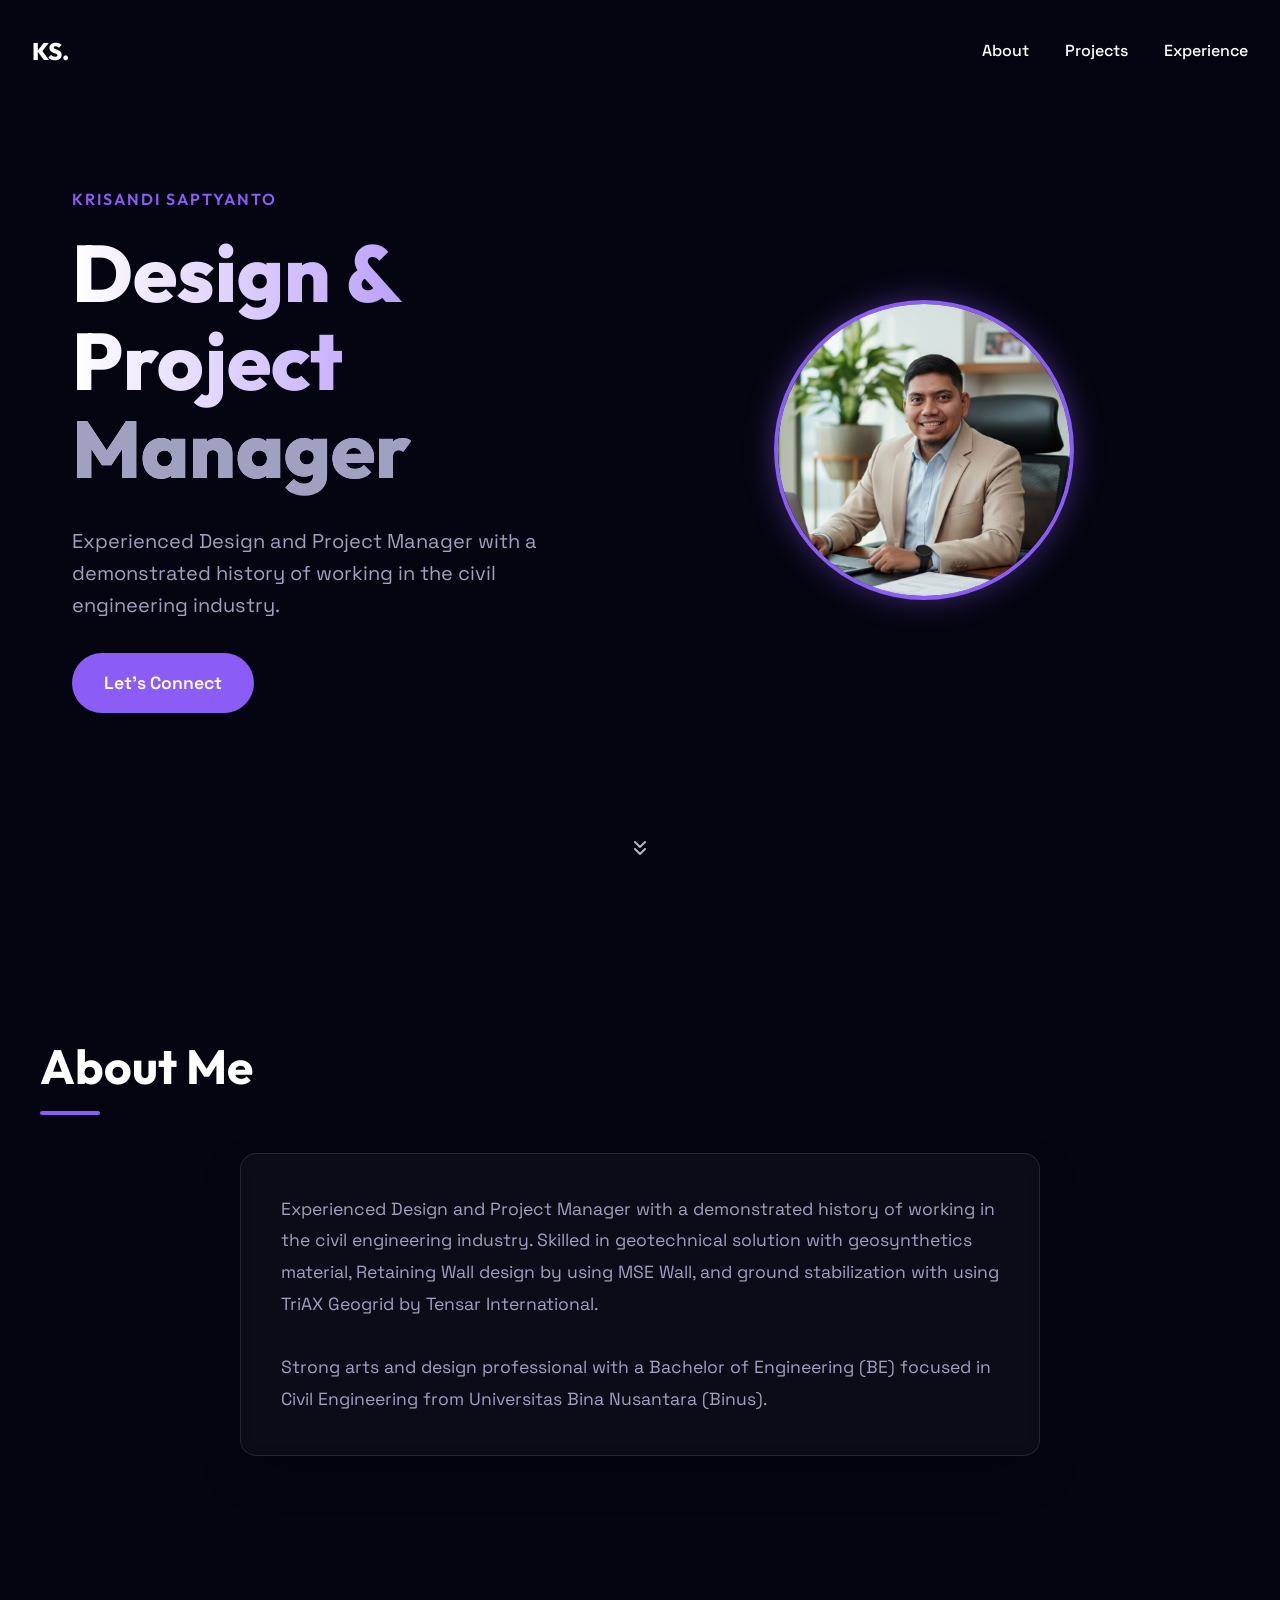
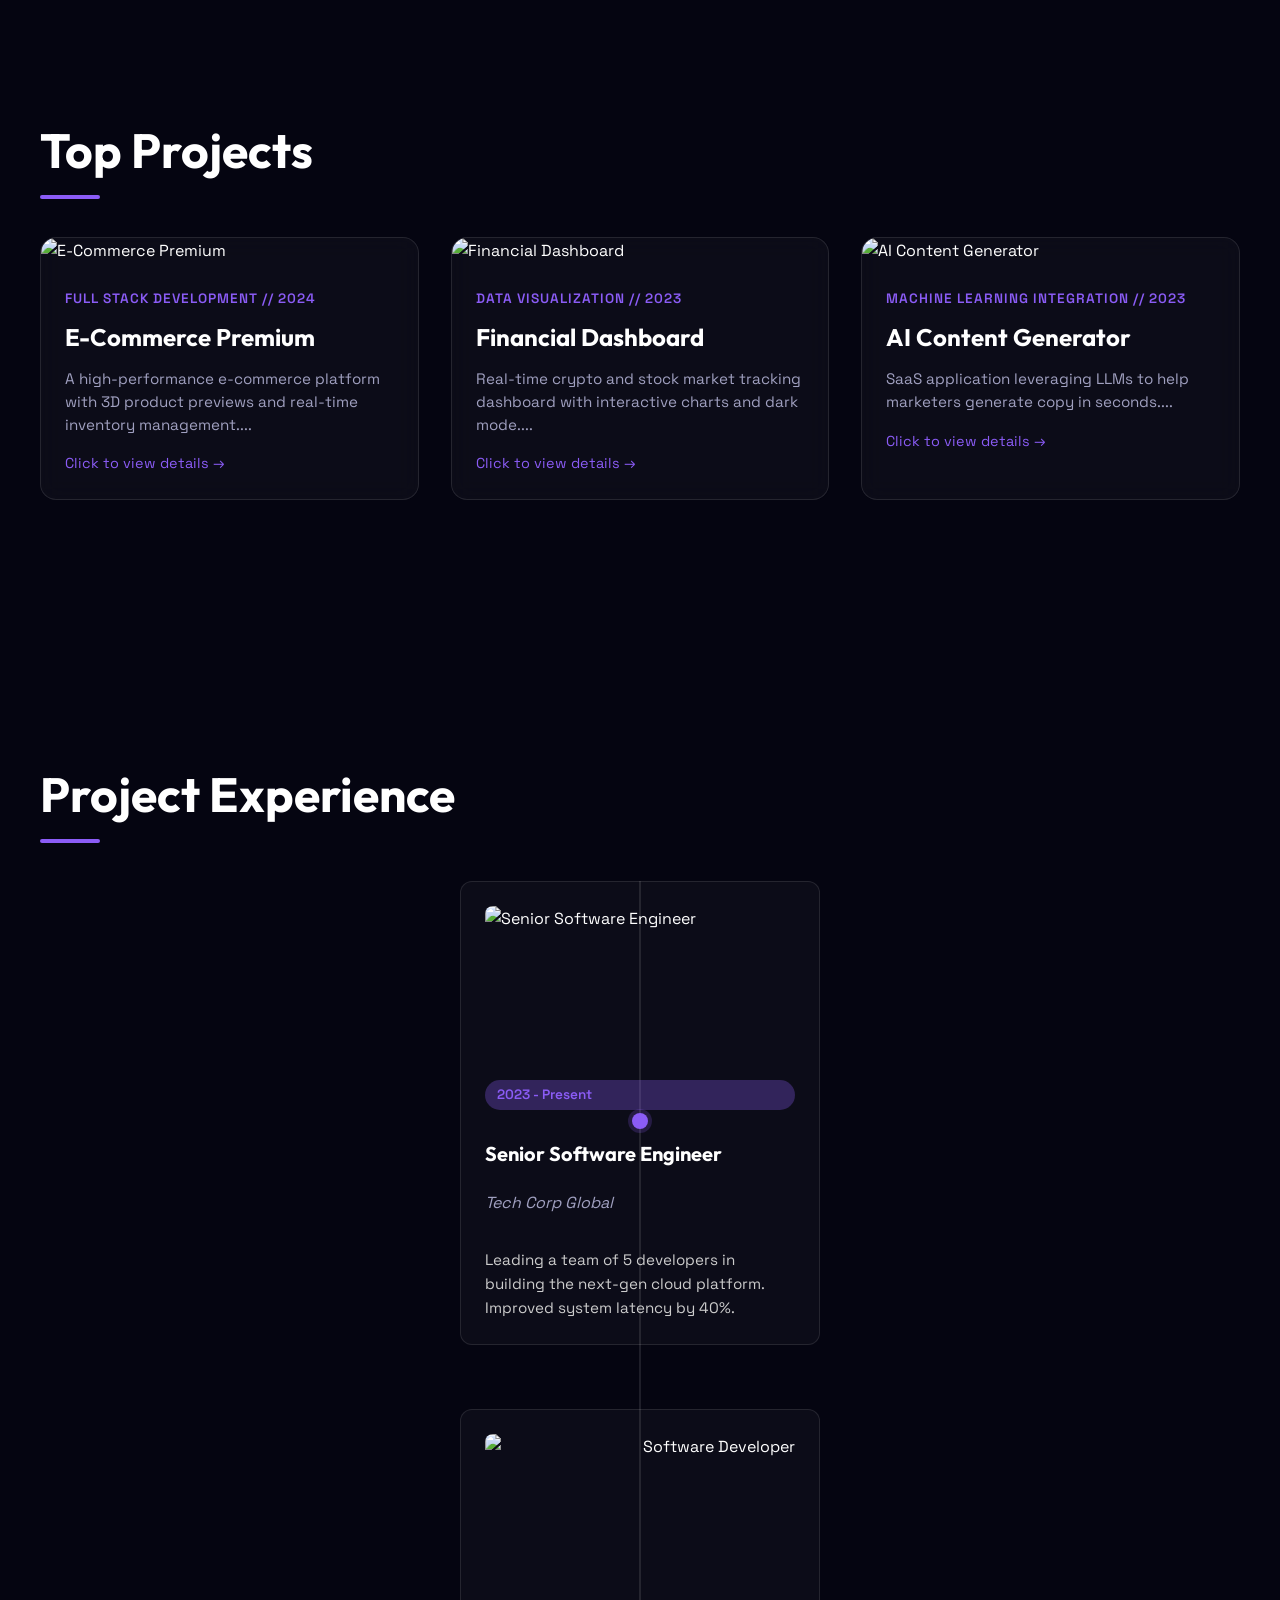
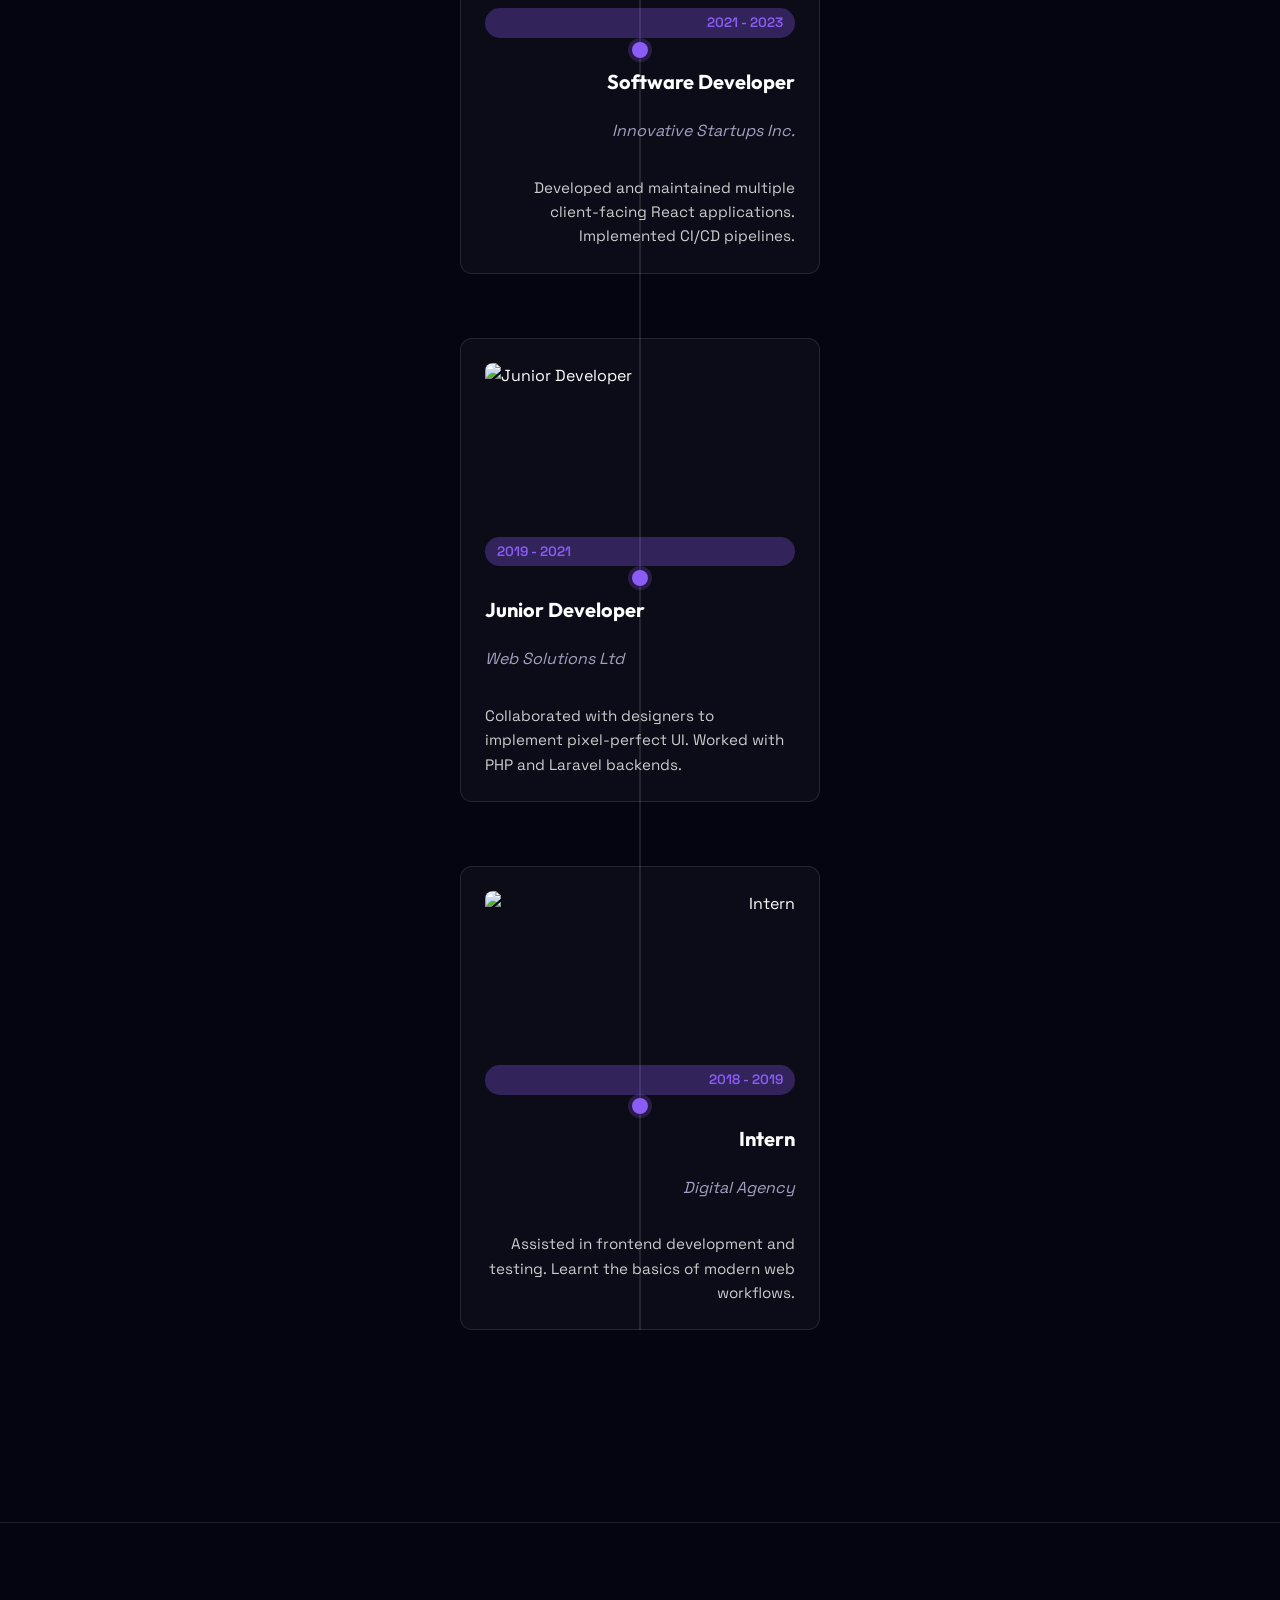
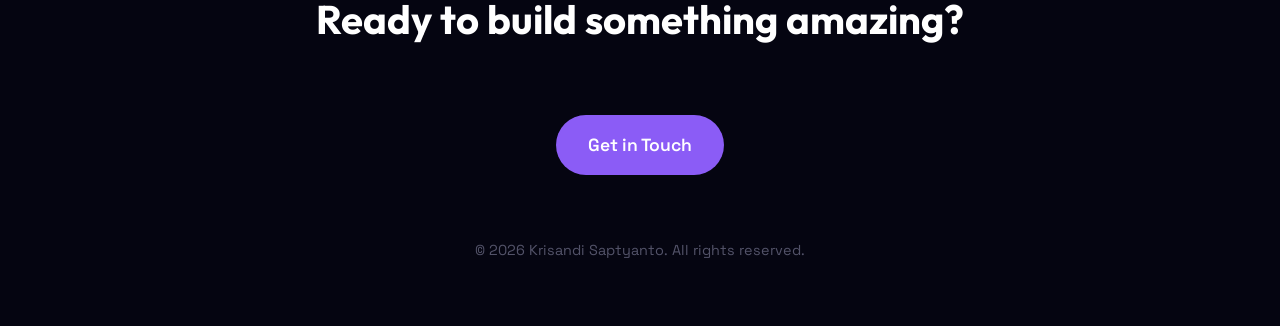
==== commit 89890f00: "Merge 54146fb3e8e47e6f456b5c3143d7477bd13c074d into ad2f0e19ed3ebcf022adac892a1687773b3f0477" ====
--- a/index.html
+++ b/index.html
@@ -18,6 +18,7 @@
         style="position: absolute; top: 0; left: 0; width: 100%; padding: 2rem; z-index: 100; display: flex; justify-content: space-between; align-items: center;">
         <div style="font-weight: 800; font-size: 1.5rem; font-family: var(--font-heading);">KS.</div>
         <div>
+            <a href="#about" style="margin-left: 2rem; font-weight: 500;">About</a>
             <a href="#projects" style="margin-left: 2rem; font-weight: 500;">Projects</a>
             <a href="#experience" style="margin-left: 2rem; font-weight: 500;">Experience</a>
         </div>
@@ -35,17 +36,27 @@
             </h1>
             <p id="hero-desc"
                 style="font-size: 1.25rem; color: var(--text-secondary); max-width: 500px; margin-top: 1.5rem;"></p>
-            <a href="#contact" class="contact-btn">Let's Connect</a>
+            <a href="#" class="contact-btn" id="hero-contact-btn">Let's Connect</a>
         </div>
         <div class="hero-visual">
             <div id="canvas-container"></div>
+            <!-- Profile Image inserted via JS or static -->
+            <img id="hero-image" src="" alt="Profile Picture" class="hero-img-element">
         </div>
 
-        <div class="scroll-indicator" aria-hidden="true">
+        <div class="scroll-indicator">
             <svg width="24" height="24" viewBox="0 0 24 24" fill="none" stroke="white" stroke-width="2"
                 stroke-linecap="round" stroke-linejoin="round">
                 <path d="M7 13l5 5 5-5M7 6l5 5 5-5" />
             </svg>
+        </div>
+    </section>
+
+    <!-- ABOUT SECTION -->
+    <section id="about" class="section container">
+        <h2 class="heading-lg" id="about-title">About Me</h2>
+        <div class="about-content">
+            <p id="about-text" style="color: var(--text-secondary); font-size: 1.1rem; line-height: 1.8; white-space: pre-line;"></p>
         </div>
     </section>
 
@@ -81,9 +92,9 @@
     <script src="./src/main.js"></script>
 
     <!-- MODAL DOM -->
-    <div id="project-modal" class="modal-overlay" role="dialog" aria-modal="true" aria-labelledby="modal-title">
+    <div id="project-modal" class="modal-overlay">
         <div class="modal-content">
-            <button class="close-modal" id="close-modal" aria-label="Close modal">&times;</button>
+            <button class="close-modal" id="close-modal" aria-label="Close">&times;</button>
             <img src="" alt="" id="modal-image" class="modal-img">
             <div class="project-category" id="modal-category"></div>
             <h2 class="heading-lg" id="modal-title" style="font-size: 2.5rem; margin-bottom: 1rem;"></h2>
@@ -93,4 +104,4 @@
     </div>
 </body>
 
-</html>
+</html>
--- a/styles.css
+++ b/styles.css
@@ -434,20 +434,39 @@
     border-top: 1px solid var(--border-color);
     color: var(--text-secondary);
 }
-/* ACCESSIBILITY: Keyboard Focus Styles */
-:focus-visible {
-    outline: 2px solid var(--accent-primary);
-    outline-offset: 4px;
-    border-radius: 4px;
+/* Profile Image */
+.hero-img-element {
+    width: 300px;
+    height: 300px;
+    object-fit: cover;
+    border-radius: 50%;
+    border: 4px solid var(--accent-primary);
+    box-shadow: 0 0 30px rgba(139, 92, 246, 0.4);
+    z-index: 10;
+    position: relative;
+    animation: float 6s ease-in-out infinite;
 }
 
-.project-card:focus-visible {
-    transform: translateY(-10px);
-    box-shadow: 0 20px 40px -10px var(--accent-glow);
-    border-color: var(--accent-primary);
-    outline-offset: 8px;
+@keyframes float {
+    0% {
+        transform: translateY(0px);
+    }
+    50% {
+        transform: translateY(-20px);
+    }
+    100% {
+        transform: translateY(0px);
+    }
 }
 
-.close-modal:focus-visible {
-    outline-offset: 0;
+/* About Section */
+.about-content {
+    max-width: 800px;
+    margin: 0 auto;
+    background: var(--card-bg);
+    padding: 2.5rem;
+    border-radius: 16px;
+    border: 1px solid var(--border-color);
+    backdrop-filter: blur(10px);
+    box-shadow: 0 20px 40px -10px rgba(0,0,0,0.5);
 }
